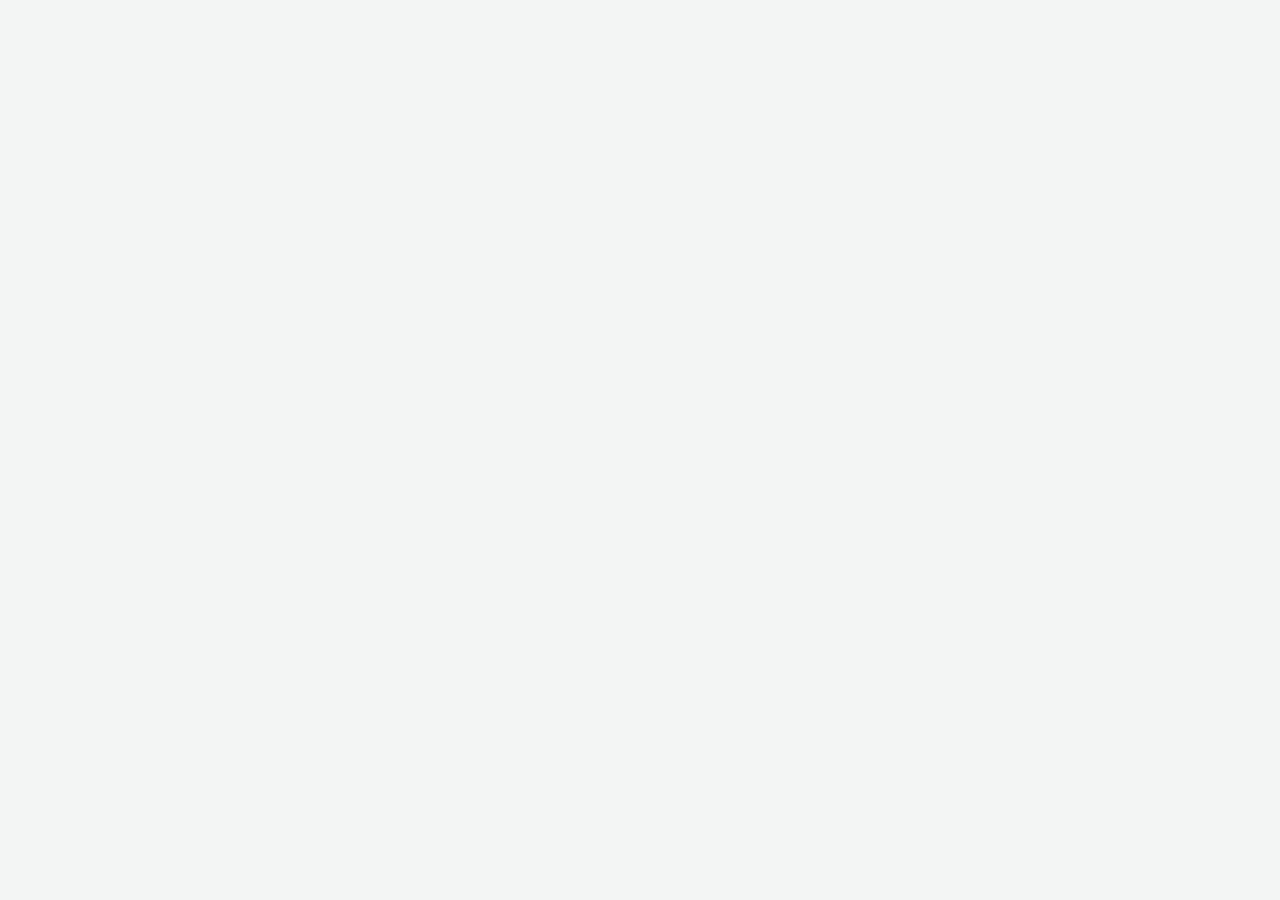
==== index.html @ cb9004b1 "Publish Les Trois Loups visitor site" ====
<!doctype html>
<html lang="nl">
<head>
  <meta charset="utf-8"/>
  <meta name="viewport" content="width=device-width, initial-scale=1"/>
  <title>Les Trois Loups · Vakantiehuis Hardelot, Opaalkust</title>
  <meta name="description" content="Charmante karaktervilla op 100 m van het strand van Hardelot. 6–8 personen, tuin, houtkachel, garage. Reserveer rechtstreeks bij de eigenaar."/>
  <link rel="preconnect" href="https://fonts.googleapis.com"/>
  <link rel="preconnect" href="https://fonts.gstatic.com" crossorigin/>
  <link href="https://fonts.googleapis.com/css2?family=Hanken+Grotesk:wght@400;500;600;700&display=swap" rel="stylesheet"/>
  <link rel="stylesheet" href="styles.css?v=i18n-20260805"/>
</head>
<body>
  <div id="root"></div>

  <script src="https://unpkg.com/react@18.3.1/umd/react.development.js" integrity="sha384-hD6/rw4ppMLGNu3tX5cjIb+uRZ7UkRJ6BPkLpg4hAu/6onKUg4lLsHAs9EBPT82L" crossorigin="anonymous"></script>
  <script src="https://unpkg.com/react-dom@18.3.1/umd/react-dom.development.js" integrity="sha384-u6aeetuaXnQ38mYT8rp6sbXaQe3NL9t+IBXmnYxwkUI2Hw4bsp2Wvmx4yRQF1uAm" crossorigin="anonymous"></script>
  <script src="https://unpkg.com/@babel/standalone@7.29.0/babel.min.js" integrity="sha384-m08KidiNqLdpJqLq95G/LEi8Qvjl/xUYll3QILypMoQ65QorJ9Lvtp2RXYGBFj1y" crossorigin="anonymous"></script>

  <script type="text/babel" data-presets="react" src="i18n.jsx?v=i18n-20260805"></script>
  <script type="text/babel" data-presets="react" src="reservation.jsx?v=i18n-20260805"></script>
  <script type="text/babel" data-presets="react" src="sections.jsx?v=i18n-20260805"></script>
  <script type="text/babel" data-presets="react" src="app.jsx?v=i18n-20260805"></script>
</body>
</html>
---- styles.css ----
/* ===========================
   Les Trois Loups – Opaalkust
   =========================== */

:root {
  --bg: #f3f5f4;
  --bg-2: #e7edeb;
  --bg-3: #cedbd8;
  --paper: #ffffff;
  --ink: #172326;
  --ink-2: #3d4c4f;
  --ink-3: #6f7d7f;
  --rule: #c9d2d0;
  --rule-soft: #dfe5e3;

  --sea: #2e7189;
  --sea-deep: #123b4a;
  --sage: #7f9164;
  --sage-deep: #4f6846;
  --clay: #c5a06b;
  --rust: #bd5b42;

  --shadow-sm: 0 8px 24px rgba(20, 33, 42, 0.06);
  --shadow-md: 0 18px 44px rgba(20, 33, 42, 0.10);
  --shadow-lg: 0 22px 58px rgba(20, 33, 42, 0.16);

  --serif: "Hanken Grotesk", system-ui, -apple-system, "Segoe UI", sans-serif;
  --sans: "Hanken Grotesk", system-ui, -apple-system, "Segoe UI", sans-serif;
  --mono: "Hanken Grotesk", system-ui, sans-serif;

  --radius-sm: 3px;
  --radius: 6px;
  --radius-lg: 8px;
  --radius-xl: 8px;

  --pad: clamp(20px, 4vw, 56px);
  --maxw: 1320px;
}

* { box-sizing: border-box; }
html, body { margin: 0; padding: 0; overflow-x: hidden; }
html { scroll-behavior: smooth; }

body {
  font-family: var(--sans);
  font-weight: 400;
  color: var(--ink);
  background: var(--bg);
  -webkit-font-smoothing: antialiased;
  text-rendering: optimizeLegibility;
  font-size: 16px;
  line-height: 1.55;
}

h1, h2, h3, h4 {
  font-family: var(--serif);
  font-weight: 600;
  letter-spacing: 0;
  color: var(--ink);
  margin: 0;
  line-height: 1.08;
}

h1 { font-size: clamp(48px, 5.2vw, 72px); font-weight: 600; letter-spacing: -0.025em; }
h2 { font-size: clamp(38px, 4vw, 54px); font-weight: 600; letter-spacing: -0.02em; }
h3 { font-size: 28px; font-weight: 600; }

@media (max-width: 900px) {
  h1 { font-size: 52px; }
  h2 { font-size: 38px; }
  h3 { font-size: 24px; }
  .lede { font-size: 20px; }
}

@media (max-width: 520px) {
  h1 { font-size: 42px; }
  h2 { font-size: 34px; }
  h3 { font-size: 22px; }
  .lede { font-size: 19px; }
}

p { margin: 0; text-wrap: pretty; }

a { color: inherit; text-decoration: none; }

.mobile-break { display: none; }

button { font-family: inherit; cursor: pointer; border: none; background: none; color: inherit; }

input, select, textarea {
  font-family: inherit;
  font-size: 14px;
  color: var(--ink);
}

/* ---- Layout helpers ---- */
.wrap {
  max-width: var(--maxw);
  margin: 0 auto;
  padding: 0 var(--pad);
  position: relative;
}

.eyebrow {
  font-family: var(--sans);
  font-size: 11px;
  font-weight: 600;
  letter-spacing: 0;
  text-transform: uppercase;
  color: var(--sage-deep);
}

.lede {
  font-family: var(--sans);
  font-style: normal;
  font-size: 18px;
  line-height: 1.55;
  color: var(--ink-2);
  font-weight: 400;
}

@media (max-width: 900px) {
  .lede { font-size: 20px; }
}

@media (max-width: 520px) {
  .lede { font-size: 19px; }
}

.rule {
  height: 1px;
  background: var(--rule);
  border: 0;
}

/* ---- Buttons ---- */
.btn {
  display: inline-flex;
  align-items: center;
  justify-content: center;
  gap: 10px;
  padding: 14px 22px;
  border-radius: var(--radius);
  font-family: var(--sans);
  font-size: 14px;
  font-weight: 600;
  letter-spacing: 0;
  transition: all 0.2s ease;
  border: 1px solid transparent;
  white-space: nowrap;
}
.btn-primary {
  background: var(--sea-deep);
  color: var(--paper);
}
.btn-primary:hover { background: var(--ink); transform: translateY(-1px); }

.btn-ghost {
  background: transparent;
  color: var(--sea-deep);
  border-color: var(--sea-deep);
}
.btn-ghost:hover { background: var(--sea-deep); color: var(--bg); }

.btn-sage {
  background: var(--sage-deep);
  color: var(--bg);
}
.btn-sage:hover { background: var(--ink); }

.btn-soft {
  background: var(--paper);
  color: var(--ink);
  border: 1px solid var(--rule);
}
.btn-soft:hover { background: var(--bg-2); }

/* ---- Nav ---- */
.nav {
  position: sticky;
  top: 0;
  z-index: 50;
  background: rgba(255, 255, 255, 0.94);
  backdrop-filter: saturate(120%) blur(10px);
  -webkit-backdrop-filter: saturate(120%) blur(10px);
  border-bottom: 1px solid rgba(20,33,42,0.08);
  transition: border 0.2s ease;
}
.nav.scrolled { border-bottom: 1px solid var(--rule); }
.nav-inner {
  max-width: var(--maxw);
  margin: 0 auto;
  padding: 14px var(--pad);
  display: flex;
  align-items: center;
  justify-content: space-between;
  gap: 24px;
}
.brand {
  display: flex;
  align-items: center;
  gap: 12px;
  font-family: var(--sans);
  font-size: 20px;
  font-weight: 700;
  letter-spacing: 0;
}
.brand-mark {
  width: 52px;
  height: 34px;
  object-fit: contain;
  flex: 0 0 52px;
}
.nav-links {
  display: flex;
  gap: 30px;
  font-size: 13px;
  font-weight: 500;
  color: var(--ink-2);
}
.nav-links a:hover { color: var(--ink); }
.nav-right { display: flex; gap: 12px; align-items: center; }
.language-switcher {
  display: inline-flex;
  flex: 0 0 auto;
  gap: 2px;
  padding: 2px;
  border: 1px solid var(--rule);
  border-radius: var(--radius-sm);
  background: var(--bg);
}
.language-switcher button {
  width: 31px;
  height: 29px;
  border-radius: 4px;
  color: var(--ink-3);
  font-size: 10px;
  font-weight: 700;
  letter-spacing: 0;
}
.language-switcher button:hover { color: var(--ink); }
.language-switcher button.active {
  color: var(--paper);
  background: var(--sea-deep);
}
@media (max-width: 1100px) {
  .nav-inner { gap: 16px; }
  .nav-links { gap: 18px; }
}
@media (max-width: 900px) {
  .nav-links { display: none; }
}

@media (max-width: 640px) {
  .wrap {
    width: 100%;
    max-width: 100%;
    padding: 0 20px;
  }
  .nav-inner {
    display: grid;
    grid-template-columns: minmax(0, 1fr) auto;
    padding: 12px 20px;
    gap: 12px;
  }
  .brand {
    font-size: 20px;
    gap: 10px;
    min-width: 0;
  }
  .brand span:last-child {
    overflow: hidden;
    text-overflow: ellipsis;
    white-space: nowrap;
  }
  .brand-mark {
    width: 46px;
    height: 31px;
    flex: 0 0 46px;
  }
  .nav-right {
    gap: 8px;
  }
  .nav-right > .btn-primary {
    display: none;
  }
}
@media (max-width: 420px) {
  .brand span:last-child { display: none; }
}

/* ---- Hero ---- */
.hero {
  position: relative;
  min-height: clamp(620px, calc(100svh - 96px), 760px);
  display: grid;
  color: var(--paper);
  background: #1b2b2f;
  overflow: hidden;
}
.hero::before {
  content: "";
  position: absolute;
  inset: 0;
  z-index: 1;
  background: linear-gradient(90deg, rgba(10, 24, 28, 0.84) 0%, rgba(10, 24, 28, 0.62) 48%, rgba(10, 24, 28, 0.12) 78%);
}
.hero .wrap { width: 100%; min-height: inherit; z-index: 2; }
.hero-grid {
  min-height: inherit;
  display: flex;
  align-items: flex-end;
}
.hero-copy {
  width: min(680px, 58%);
  padding: clamp(64px, 9vh, 104px) 0 clamp(54px, 8vh, 88px);
  display: flex;
  flex-direction: column;
  gap: 20px;
}
.hero-meta {
  font-size: 13px;
  letter-spacing: 0;
  color: rgba(255, 255, 255, 0.78);
  font-weight: 600;
}
.hero h1 { color: var(--paper); max-width: 660px; }
.hero .lede { color: rgba(255, 255, 255, 0.88); font-size: 20px; }
.hero-actions { display: flex; gap: 12px; flex-wrap: wrap; }
.hero-actions .btn-primary { background: var(--paper); color: var(--sea-deep); }
.hero-actions .btn-primary:hover { background: #edf2f0; color: var(--ink); }
.hero-actions .btn-ghost { color: var(--paper); border-color: rgba(255,255,255,0.65); }
.hero-actions .btn-ghost:hover { background: rgba(255,255,255,0.10); color: var(--paper); }
.hero-stats {
  display: flex;
  flex-wrap: wrap;
  gap: 12px 24px;
  padding-top: 18px;
  margin-top: 4px;
  border-top: 1px solid rgba(255,255,255,0.28);
  color: rgba(255,255,255,0.76);
  font-size: 13px;
}
.hero-stats strong { color: var(--paper); font-size: 15px; font-weight: 700; }

.hero-media {
  position: absolute;
  inset: 0;
  height: 100%;
  background: #1b2b2f;
}
.hero-media .actual-img { object-position: center 46%; }

@media (max-width: 960px) {
  .hero::before { background: linear-gradient(90deg, rgba(10,24,28,0.82), rgba(10,24,28,0.44)); }
  .hero-copy { width: min(680px, 76%); }
}

@media (max-width: 640px) {
  .hero {
    min-height: clamp(660px, calc(100svh - 84px), 760px);
  }
  .hero-copy {
    width: 100%;
    padding: 46px 0 40px;
    gap: 18px;
  }
  .hero h1 {
    max-width: calc(100vw - 40px);
    font-size: 42px;
    line-height: 1.02;
    overflow-wrap: anywhere;
  }
  .hero .lede {
    max-width: calc(100vw - 40px);
    font-size: 17px;
    overflow-wrap: anywhere;
  }
  .hero-meta { font-size: 12px; }
  .hero-actions {
    display: grid;
    grid-template-columns: 1fr;
    gap: 10px;
    max-width: calc(100vw - 40px);
  }
  .hero-actions .btn-ghost {
    display: none;
  }
  .hero-actions .btn {
    width: 100%;
    min-width: 0;
    white-space: normal;
  }
  .hero-stats { gap: 10px 16px; max-width: calc(100vw - 40px); }
  .hero-stats span { flex: 1 1 calc(50% - 16px); }
  .hero::before {
    background: linear-gradient(180deg, rgba(10,24,28,0.34) 0%, rgba(10,24,28,0.78) 46%, rgba(10,24,28,0.92) 100%);
  }
  .hero-media .actual-img { object-position: 62% center; }
}

/* ---- Image placeholders ---- */
.img-ph {
  position: relative;
  width: 100%;
  height: 100%;
  overflow: hidden;
  background: var(--bg-2);
}
.img-ph::before {
  display: none;
}
.hero-media > .img-ph {
  background: var(--bg-2);
}
.hero-media > .img-ph::before {
  display: none;
}
.hero-media > .img-ph .lbl,
.hero-media > .img-ph .icon {
  display: none;
}
.img-ph .lbl {
  position: absolute;
  top: 14px;
  left: 14px;
  font-family: var(--mono);
  font-size: 10px;
  letter-spacing: 0;
  text-transform: uppercase;
  color: rgba(255,255,255,0.86);
  background: rgba(20, 33, 42, 0.58);
  padding: 5px 9px;
  border-radius: var(--radius-sm);
  z-index: 2;
}
.img-ph .icon {
  position: absolute;
  inset: 0;
  display: flex;
  align-items: center;
  justify-content: center;
  font-family: var(--serif);
  font-style: normal;
  color: rgba(255,255,255,0.4);
  font-size: clamp(40px, 6vw, 80px);
  pointer-events: none;
}
.img-ph .actual-img {
  position: absolute;
  inset: 0;
  width: 100%;
  height: 100%;
  object-fit: cover;
  z-index: 0;
}

/* ---- Compact proof bar ---- */
.trust-wrap { background: var(--paper); }
.trust-bar {
  min-height: 62px;
  display: flex;
  align-items: center;
  justify-content: center;
  gap: 20px 42px;
  border-bottom: 1px solid var(--rule-soft);
}
.trust-bar span {
  display: flex;
  align-items: center;
  gap: 9px;
  color: var(--ink-2);
  font-size: 13px;
  font-weight: 600;
  text-align: center;
}
.trust-bar svg { color: var(--rust); flex: 0 0 auto; }
@media (max-width: 760px) {
  .trust-bar { min-height: 0; padding: 16px 0; gap: 10px 20px; flex-wrap: wrap; justify-content: flex-start; }
  .trust-bar span { flex: 1 1 100%; text-align: left; }
}

/* Palette variants for placeholders */
.ph-sea  { --ph-top:#6fa4b6; --ph-bot:#1f5367; }
.ph-dune { --ph-top:#d6c48d; --ph-bot:#8e7a4e; }
.ph-bos  { --ph-top:#839766; --ph-bot:#3e533c; }
.ph-wood { --ph-top:#b98357; --ph-bot:#4b3424; }
.ph-mist { --ph-top:#cbd7d9; --ph-bot:#75888e; }
.ph-stone{ --ph-top:#b1b4aa; --ph-bot:#586061; }
.ph-sun  { --ph-top:#f0ae70; --ph-bot:#d45f3e; }
.ph-night{ --ph-top:#203946; --ph-bot:#101a20; }

/* ---- Section base ---- */
section.block { padding: clamp(50px, 7vw, 110px) 0; position: relative; }
.section-head {
  display: grid;
  grid-template-columns: 1fr 1.4fr;
  gap: clamp(24px, 4vw, 60px);
  align-items: start;
  margin-bottom: clamp(28px, 4vw, 56px);
}
.section-head .meta { display: flex; flex-direction: column; gap: 0; }
.section-head .meta .num {
  font-family: var(--mono);
  font-size: 11px;
  letter-spacing: 0;
  color: var(--sea-deep);
  font-weight: 600;
}
@media (max-width: 800px) {
  .section-head { grid-template-columns: 1fr; }
}

/* ---- About / property ---- */
.about-grid {
  display: grid;
  grid-template-columns: 1.1fr 0.9fr;
  gap: clamp(24px, 4vw, 60px);
}
.about-text { display: flex; flex-direction: column; gap: 22px; }
.about-lead { font-family: var(--serif); font-size: 26px; line-height: 1.35; font-weight: 400; }
@media (max-width: 520px) {
  .about-lead { font-size: 22px; }
}
.floor-card {
  background: var(--paper);
  border: 1px solid var(--rule);
  border-radius: var(--radius-lg);
  padding: 28px;
  box-shadow: none;
}
.floor-card h4 {
  font-family: var(--sans);
  font-size: 11px;
  font-weight: 800;
  letter-spacing: 0;
  text-transform: uppercase;
  color: var(--sea-deep);
  margin-bottom: 16px;
}
.floor-list { list-style: none; padding: 0; margin: 0; display: flex; flex-direction: column; gap: 12px; }
.floor-list li {
  display: grid;
  grid-template-columns: 28px 1fr auto;
  align-items: center;
  gap: 12px;
  font-size: 14.5px;
  color: var(--ink-2);
  padding-bottom: 12px;
  border-bottom: 1px dashed var(--rule-soft);
}
.floor-list li:last-child { border-bottom: 0; padding-bottom: 0; }
.floor-list .iconbox {
  width: 28px; height: 28px;
  border-radius: var(--radius-sm);
  background: var(--bg-2);
  display: flex; align-items: center; justify-content: center;
  color: var(--sea-deep);
}
.floor-list .meta { font-family: var(--mono); font-size: 10px; color: var(--ink-3); text-transform: uppercase; letter-spacing: 0; }
@media (max-width: 900px) { .about-grid { grid-template-columns: 1fr; } }

/* ---- Gallery ---- */
.gallery-tabs { display: flex; flex-wrap: wrap; gap: 8px; margin-bottom: 28px; }
.gallery-tab {
  padding: 9px 16px;
  border-radius: var(--radius);
  font-size: 13px;
  font-weight: 600;
  color: var(--ink-2);
  border: 1px solid var(--rule);
  background: var(--paper);
  display: inline-flex;
  align-items: center;
  gap: 8px;
  transition: all 0.18s ease;
}
.gallery-tab .count { font-family: var(--mono); font-size: 10px; color: var(--ink-3); }
.gallery-tab:hover { border-color: var(--ink); }
.gallery-tab.active {
  background: var(--sea-deep);
  color: var(--bg);
  border-color: var(--sea-deep);
}
.gallery-tab.active .count { color: var(--bg-2); }

.gallery-grid {
  display: grid;
  grid-template-columns: repeat(12, 1fr);
  grid-auto-rows: 140px;
  grid-auto-flow: dense;
  gap: 14px;
}
.gallery-item {
  width: 100%;
  padding: 0;
  border-radius: var(--radius);
  overflow: hidden;
  position: relative;
  cursor: pointer;
  transition: opacity 0.2s ease;
  border: 1px solid rgba(20,33,42,0.12);
}
.gallery-item:hover { opacity: 0.9; }
.gallery-item .cap {
  position: absolute;
  left: 14px;
  bottom: 14px;
  right: 14px;
  font-family: var(--serif);
  font-style: normal;
  font-size: 15px;
  color: rgba(255,255,255,0.92);
  text-shadow: 0 1px 6px rgba(0,0,0,0.4);
  z-index: 2;
}

/* Layout patterns for gallery */
.g-tall { grid-column: span 4; grid-row: span 3; }
.g-wide { grid-column: span 8; grid-row: span 2; }
.g-sq   { grid-column: span 4; grid-row: span 2; }
.g-med  { grid-column: span 6; grid-row: span 2; }
.g-sm   { grid-column: span 3; grid-row: span 2; }
.g-full { grid-column: span 12; grid-row: span 2; }

@media (max-width: 900px) {
  .gallery-grid { grid-template-columns: repeat(6, 1fr); grid-auto-rows: 120px; }
  .g-tall, .g-wide, .g-sq, .g-med, .g-sm, .g-full { grid-column: span 6; grid-row: span 2; }
}

/* ---- Amenities ---- */
.amenity-grid {
  display: grid;
  grid-template-columns: repeat(4, 1fr);
  gap: 1px;
  background: var(--rule);
  border-radius: 0;
  overflow: hidden;
  border: 0;
}
.amenity {
  background: var(--paper);
  padding: 22px 20px;
  display: flex;
  align-items: center;
  gap: 14px;
  font-size: 14px;
  color: var(--ink-2);
  transition: background 0.2s;
}
.amenity:hover { background: #eef5f4; }
.amenity.muted { color: var(--ink-3); }
.amenity .ico {
  flex: 0 0 36px;
  width: 36px; height: 36px;
  border-radius: var(--radius-sm);
  background: var(--bg-2);
  border: 1px solid var(--rule);
  display: flex; align-items: center; justify-content: center;
  color: var(--sea-deep);
}
.amenity .label { font-weight: 600; }
.amenity .sub { font-size: 11px; color: var(--ink-3); margin-top: 2px; letter-spacing: 0; }

@media (max-width: 900px) { .amenity-grid { grid-template-columns: repeat(2, 1fr); } }
@media (max-width: 480px) { .amenity-grid { grid-template-columns: 1fr; } }

/* ---- Location ---- */
.location-block {
  background: transparent;
  border: 0;
  border-radius: 0;
  padding: 0;
}
.location-intro {
  display: grid;
  grid-template-columns: 0.9fr 1.1fr;
  gap: clamp(18px, 3vw, 40px);
  align-items: end;
  margin-bottom: 28px;
  padding-bottom: 24px;
  border-bottom: 1px solid var(--rule);
}
.location-intro h3 {
  margin-top: 10px;
}
.location-intro p {
  color: var(--ink-2);
  line-height: 1.65;
  max-width: 620px;
}
.local-grid {
  display: grid;
  grid-template-columns: repeat(3, minmax(0, 1fr));
  gap: 16px;
}
.local-card {
  background: var(--paper);
  border: 1px solid var(--rule);
  border-radius: var(--radius-lg);
  padding: 20px;
  box-shadow: none;
}
.local-card-head {
  min-height: 54px;
  display: flex;
  align-items: flex-start;
  margin-bottom: 8px;
}
.local-list {
  display: flex;
  flex-direction: column;
}
.loc-grid {
  display: grid;
  grid-template-columns: 1fr 1fr;
  gap: clamp(28px, 4vw, 56px);
}
.map-card {
  position: relative;
  aspect-ratio: 1 / 1;
  background: #e6edf0;
  border-radius: var(--radius-lg);
  overflow: hidden;
  border: 1px solid var(--ink);
  box-shadow: var(--shadow-sm);
}
.leaflet-map {
  width: 100%;
  height: 100%;
  filter: saturate(0.94) hue-rotate(5deg) brightness(1.02) contrast(1.03);
}
.leaflet-container {
  background: #e6edf0 !important;
  font-family: var(--sans) !important;
}
/* Attribution: keep visible but subtle */
.leaflet-control-attribution {
  background: rgba(255, 253, 247, 0.82) !important;
  font-size: 9px !important;
  color: var(--ink-3) !important;
  padding: 2px 6px !important;
}
.leaflet-control-attribution a { color: var(--ink-2) !important; }
.leaflet-control-zoom {
  border: none !important;
  box-shadow: var(--shadow-sm) !important;
  margin: 14px !important;
}
.leaflet-control-zoom a {
  background: var(--paper) !important;
  color: var(--ink) !important;
  border: 1px solid var(--rule-soft) !important;
  width: 30px !important;
  height: 30px !important;
  line-height: 30px !important;
  font-family: var(--serif) !important;
  font-weight: 400 !important;
  font-size: 18px !important;
}
.leaflet-control-zoom a:hover { background: var(--ink) !important; color: var(--bg) !important; }
.leaflet-control-zoom a:first-child { border-radius: 4px 4px 0 0 !important; }
.leaflet-control-zoom a:last-child { border-radius: 0 0 4px 4px !important; }
.privacy-pin {
  width: 22px;
  height: 22px;
  background: var(--rust);
  border: 3px solid var(--bg);
  border-radius: 50%;
  box-shadow: 0 6px 16px rgba(0,0,0,0.3);
  animation: pinPulse 2.4s ease-out infinite;
  margin-left: -11px;
  margin-top: -11px;
}
@keyframes pinPulse {
  0%, 100% { box-shadow: 0 6px 16px rgba(0,0,0,0.3), 0 0 0 0 rgba(212,95,62,0.34); }
  50% { box-shadow: 0 6px 16px rgba(0,0,0,0.3), 0 0 0 14px rgba(212,95,62,0); }
}
.map-compass {
  position: absolute;
  top: 14px;
  right: 14px;
  z-index: 400;
  width: 38px;
  height: 38px;
  border-radius: var(--radius-sm);
  background: rgba(255, 253, 247, 0.92);
  border: 1px solid var(--rule-soft);
  display: flex;
  align-items: center;
  justify-content: center;
  box-shadow: var(--shadow-sm);
  pointer-events: none;
}
.map-disclaimer {
  position: absolute;
  bottom: 14px;
  left: 14px;
  right: 14px;
  background: rgba(255, 253, 247, 0.92);
  backdrop-filter: blur(6px);
  border-radius: var(--radius);
  padding: 10px 14px;
  font-size: 12px;
  color: var(--ink-2);
}

.poi-list { display: flex; flex-direction: column; gap: 0; }
.poi-group {
  display: flex;
  align-items: baseline;
  gap: 10px;
  padding: 18px 0 8px;
  border-bottom: 1px solid transparent;
}
.poi-group:first-child { padding-top: 0; }
.poi-group-label {
  font-family: var(--sans);
  font-size: 10px;
  font-weight: 800;
  letter-spacing: 0;
  text-transform: uppercase;
  color: var(--sea-deep);
}
.poi-group-sub {
  font-family: var(--serif);
  font-style: normal;
  font-size: 13px;
  color: var(--ink-3);
}
.poi {
  display: grid;
  grid-template-columns: 36px 1fr auto;
  gap: 14px;
  align-items: center;
  padding: 14px 0;
  border-bottom: 1px solid var(--rule-soft);
}
.poi:last-child { border-bottom: 0; }
.poi .ico {
  width: 36px; height: 36px; border-radius: var(--radius-sm);
  display: flex; align-items: center; justify-content: center;
  background: var(--paper);
  color: var(--sea-deep);
  border: 1px solid var(--rule);
}
.poi .name { font-weight: 600; }
.poi .desc { font-size: 12px; color: var(--ink-3); }
.poi .dist {
  font-family: var(--mono);
  font-size: 12px;
  color: var(--ink-2);
  letter-spacing: 0;
  font-weight: 500;
}
@media (max-width: 1000px) {
  .local-grid { grid-template-columns: 1fr; }
  .local-card-head { min-height: 0; }
}
@media (max-width: 900px) {
  .loc-grid { grid-template-columns: 1fr; }
  .location-intro { grid-template-columns: 1fr; align-items: start; }
}
@media (max-width: 560px) {
  .local-card { padding: 16px; }
  .poi { grid-template-columns: 32px 1fr; gap: 12px; align-items: start; }
  .poi .ico { width: 32px; height: 32px; }
  .poi .dist { grid-column: 2; font-size: 11px; }
}

/* ---- Families band ---- */
.families {
  background: #173b43;
  color: var(--bg);
  border-radius: 0;
  padding: clamp(40px, 6vw, 80px);
  position: relative;
  overflow: hidden;
}
.families h2 { color: var(--bg); }
.families .lede { color: rgba(255,253,247,0.78); }
.families-head {
  display: grid;
  grid-template-columns: 1.2fr 1fr;
  gap: clamp(24px, 4vw, 60px);
  align-items: end;
}
.families-grid {
  display: grid;
  grid-template-columns: repeat(3, 1fr);
  gap: 18px;
  margin-top: 36px;
}
.family-card {
  background: transparent;
  border: 1px solid rgba(255, 253, 247, 0.16);
  border-radius: var(--radius);
  padding: 22px;
}
.family-card .ico {
  width: 40px; height: 40px;
  border-radius: var(--radius-sm);
  background: rgba(255, 253, 247, 0.12);
  display: flex; align-items: center; justify-content: center;
  color: var(--bg-2);
  margin-bottom: 14px;
}
.family-card h4 {
  font-family: var(--serif);
  font-size: 20px;
  font-weight: 600;
  color: var(--bg);
  margin-bottom: 6px;
}
.family-card p { font-size: 13.5px; color: rgba(255,253,247,0.7); line-height: 1.5; }
@media (max-width: 900px) {
  .families-head, .families-grid { grid-template-columns: 1fr; }
}

/* ---- Reviews ---- */
.reviews-grid {
  display: grid;
  grid-template-columns: repeat(3, 1fr);
  gap: 18px;
}
.review {
  background: var(--paper);
  border: 1px solid var(--rule);
  border-radius: var(--radius-lg);
  padding: 26px;
  display: flex;
  flex-direction: column;
  gap: 14px;
}
.review .stars { color: var(--rust); font-size: 14px; letter-spacing: 0; }
.review .quote {
  font-family: var(--serif);
  font-size: 20px;
  font-weight: 500;
  line-height: 1.35;
  color: var(--ink);
}
.review .author { font-size: 13px; color: var(--ink-3); }
.review .author strong { color: var(--ink-2); font-weight: 600; }
@media (max-width: 900px) { .reviews-grid { grid-template-columns: 1fr; } }
.review-note {
  font-size: 12px;
  color: var(--ink-3);
  margin-top: 16px;
  text-align: center;
  font-style: normal;
}

/* ---- Tarieven ---- */
.rates-grid {
  display: grid;
  grid-template-columns: 1fr 1fr;
  gap: 24px;
}
.rate-card {
  background: var(--paper);
  border: 1px solid var(--rule);
  border-radius: var(--radius-lg);
  padding: 32px;
  position: relative;
}
.rate-card.featured {
  background: var(--sea-deep);
  color: var(--bg);
  border-color: var(--sea-deep);
}
.rate-card.featured h3, .rate-card.featured .price { color: var(--bg); }
.rate-card .season {
  font-family: var(--sans);
  font-size: 11px;
  font-weight: 800;
  letter-spacing: 0;
  text-transform: uppercase;
  color: var(--sea-deep);
}
.rate-card.featured .season { color: var(--clay); }
.rate-card .price { font-family: var(--serif); font-size: 54px; font-weight: 400; line-height: 1; margin-top: 16px; }
.rate-card .per { font-size: 13px; color: var(--ink-3); margin-top: 6px; }
.rate-card.featured .per { color: rgba(255,253,247,0.62); }
.rate-card ul { list-style: none; padding: 0; margin-top: 22px; display: flex; flex-direction: column; gap: 10px; font-size: 14px; }
.rate-card ul li { display: flex; align-items: center; gap: 10px; color: var(--ink-2); }
.rate-card.featured ul li { color: rgba(255,253,247,0.84); }
.rate-card ul li::before {
  content: "";
  width: 4px; height: 4px; background: currentColor; border-radius: 50%;
  opacity: 0.5;
}
.rate-meta {
  margin-top: 28px;
  padding: 22px;
  background: var(--bg-2);
  border-radius: var(--radius);
  display: grid;
  grid-template-columns: repeat(3, 1fr);
  gap: 22px;
  font-size: 13px;
  color: var(--ink-2);
}
.rate-meta strong { color: var(--ink); display: block; font-size: 12px; letter-spacing: 0; text-transform: uppercase; margin-bottom: 4px; font-weight: 800; }
@media (max-width: 800px) {
  .rates-grid { grid-template-columns: 1fr; }
  .rate-meta { grid-template-columns: 1fr; }
}

/* ---- FAQ ---- */
.faq-list { display: flex; flex-direction: column; gap: 0; }
.faq-item {
  border-bottom: 1px solid var(--rule-soft);
  padding: 22px 0;
}
.faq-item:first-child { border-top: 1px solid var(--rule-soft); }
.faq-q {
  width: 100%;
  text-align: left;
  display: flex;
  align-items: center;
  justify-content: space-between;
  gap: 16px;
  font-family: var(--serif);
  font-size: 22px;
  font-weight: 500;
  color: var(--ink);
  cursor: pointer;
}
.faq-q .plus {
  width: 30px; height: 30px;
  border-radius: var(--radius-sm);
  border: 1px solid var(--rule);
  display: flex; align-items: center; justify-content: center;
  flex-shrink: 0;
  transition: all 0.2s ease;
  font-size: 18px;
  color: var(--ink-2);
}
.faq-item.open .faq-q .plus { background: var(--sea-deep); color: var(--bg); transform: rotate(45deg); }
.faq-a {
  max-height: 0;
  overflow: hidden;
  transition: max-height 0.3s ease, padding 0.2s ease;
  color: var(--ink-2);
  font-size: 15px;
  line-height: 1.65;
}
.faq-item.open .faq-a { max-height: 400px; padding-top: 14px; }

/* ---- Reservation Widget ---- */
.book-section {
  background: transparent;
  border: 0;
  border-radius: 0;
  padding: 0;
}
.book-grid {
  display: grid;
  grid-template-columns: 1fr 1.05fr;
  gap: clamp(24px, 4vw, 56px);
  align-items: start;
}
.book-side { display: flex; flex-direction: column; gap: 18px; }
.qualifier strong {
  display: block;
  color: var(--ink);
  font-size: 13px;
  font-weight: 700;
}
.owner-note {
  display: grid;
  grid-template-columns: 46px 1fr;
  gap: 12px;
  align-items: center;
  padding: 18px 0 0;
  border-top: 1px solid var(--rule);
  background: transparent;
}
.owner-avatar {
  width: 46px;
  height: 36px;
  display: grid;
  place-items: center;
  background: transparent;
}
.owner-avatar img { width: 46px; height: 36px; object-fit: contain; }
.owner-note small { display: block; color: var(--ink-3); font-size: 11px; }
.owner-note p { grid-column: 1 / -1; color: var(--ink-2); font-family: var(--serif); font-size: 15px; line-height: 1.55; }
.book-card {
  background: var(--paper);
  border: 1px solid var(--rule);
  border-radius: var(--radius-lg);
  box-shadow: var(--shadow-md);
  overflow: hidden;
}
.book-card .head {
  padding: 24px 26px;
  background: var(--sea-deep);
  color: var(--bg);
  display: flex;
  align-items: center;
  justify-content: space-between;
}
.book-card .head h3 {
  font-family: var(--serif);
  color: var(--bg);
  font-size: 22px;
  font-weight: 500;
}
.book-card .head .from {
  font-size: 11px;
  letter-spacing: 0;
  text-transform: uppercase;
  color: rgba(255,253,247,0.62);
}
.book-card .head .from strong { color: var(--bg); display: block; font-family: var(--serif); font-size: 18px; letter-spacing: 0; margin-top: 2px; font-weight: 500; }
.book-body { padding: 24px 26px 26px; display: flex; flex-direction: column; gap: 18px; }

.field-row { display: grid; grid-template-columns: 1fr 1fr; gap: 10px; }
.field {
  display: flex;
  flex-direction: column;
  gap: 6px;
}
.field label {
  font-size: 10px;
  letter-spacing: 0;
  text-transform: uppercase;
  font-weight: 800;
  color: var(--ink-3);
}
.field input, .field select, .field textarea {
  padding: 11px 14px;
  border: 1px solid var(--rule);
  border-radius: var(--radius);
  background: var(--bg);
  font-size: 14px;
  color: var(--ink);
  font-family: inherit;
  width: 100%;
}
.field input:focus, .field select:focus, .field textarea:focus {
  outline: none;
  border-color: var(--sea-deep);
  background: var(--paper);
  box-shadow: 0 0 0 3px rgba(46,113,137,0.12);
}
.field textarea { resize: vertical; min-height: 70px; }

.toggle-row {
  display: flex;
  align-items: center;
  justify-content: space-between;
  padding: 12px 14px;
  background: var(--bg);
  border: 1px solid var(--rule);
  border-radius: var(--radius);
}
.toggle-row .label { font-size: 13px; color: var(--ink-2); font-weight: 500; }
.toggle-row .label small { display: block; color: var(--ink-3); font-size: 11px; font-weight: 400; margin-top: 1px; }
.toggle { width: 36px; height: 20px; border-radius: 999px; background: var(--rule); position: relative; transition: background 0.2s; cursor: pointer; flex-shrink: 0; }
.toggle::after {
  content: "";
  position: absolute;
  top: 2px; left: 2px;
  width: 16px; height: 16px;
  background: var(--paper);
  border-radius: 50%;
  transition: transform 0.2s;
}
.toggle.on { background: var(--sea-deep); }
.toggle.on::after { transform: translateX(16px); }

.price-summary {
  background: var(--bg);
  border-radius: var(--radius);
  padding: 16px 18px;
  display: flex;
  flex-direction: column;
  gap: 8px;
  border: 1px solid var(--rule-soft);
}
.price-row { display: flex; justify-content: space-between; font-size: 13px; color: var(--ink-2); }
.price-row.total { border-top: 1px solid var(--rule-soft); padding-top: 10px; margin-top: 4px; font-family: var(--serif); font-size: 22px; color: var(--ink); font-weight: 500; }
.price-row.total .right { font-weight: 500; }
.price-row .right { font-variant-numeric: tabular-nums; }

.inquiry-ready {
  padding: 18px;
  border: 1px solid var(--sea-deep);
  background: var(--bg-2);
}
.inquiry-ready > strong { display: block; margin-bottom: 5px; }
.inquiry-ready p { color: var(--ink-2); font-size: 13px; line-height: 1.55; }
.inquiry-actions { display: flex; gap: 10px; margin-top: 14px; flex-wrap: wrap; }
.inquiry-actions .btn { flex: 1 1 180px; }

/* Price checker */
.price-check {
  background: var(--paper);
  border: 1px solid var(--rule);
  border-radius: var(--radius);
  padding: 16px 18px;
}
.price-check .pc-head {
  display: flex;
  align-items: center;
  justify-content: space-between;
  margin-bottom: 12px;
  gap: 8px;
}
.price-check .pc-title {
  font-size: 11px;
  letter-spacing: 0;
  text-transform: uppercase;
  font-weight: 800;
  color: var(--sea-deep);
  display: inline-flex;
  align-items: center;
  gap: 6px;
}
.pc-badge {
  font-size: 10px;
  font-weight: 600;
  letter-spacing: 0;
  padding: 3px 8px;
  border-radius: var(--radius-sm);
  text-transform: uppercase;
}
.pc-badge.good  { background: rgba(138,148,118,0.18); color: var(--sage-deep); }
.pc-badge.fair  { background: rgba(94,117,133,0.16); color: var(--sea-deep); }
.pc-badge.high  { background: rgba(167,106,74,0.18); color: var(--rust); }

.pc-bar {
  position: relative;
  height: 38px;
  background: linear-gradient(90deg,
    rgba(138,148,118,0.22) 0%,
    rgba(138,148,118,0.22) 33%,
    rgba(94,117,133,0.22) 33%,
    rgba(94,117,133,0.22) 66%,
    rgba(167,106,74,0.22) 66%,
    rgba(167,106,74,0.22) 100%);
  border-radius: var(--radius-sm);
  overflow: visible;
}
.pc-bar .market-band {
  position: absolute;
  top: 4px; bottom: 4px;
  background: rgba(20,33,42,0.05);
  border-left: 1px dashed var(--ink-3);
  border-right: 1px dashed var(--ink-3);
}
.pc-bar .yours {
  position: absolute;
  top: -6px;
  width: 4px;
  height: 50px;
  background: var(--sea-deep);
  border-radius: 4px;
  transition: left 0.35s ease;
}
.pc-bar .yours::after {
  content: attr(data-label);
  position: absolute;
  top: -22px;
  left: 50%;
  transform: translateX(-50%);
  background: var(--sea-deep);
  color: var(--bg);
  font-family: var(--mono);
  font-size: 10px;
  padding: 3px 7px;
  border-radius: var(--radius-sm);
  white-space: nowrap;
}
.pc-legend {
  display: flex;
  justify-content: space-between;
  margin-top: 10px;
  font-family: var(--mono);
  font-size: 10px;
  color: var(--ink-3);
  letter-spacing: 0;
}
.pc-explainer {
  font-size: 12.5px;
  color: var(--ink-2);
  line-height: 1.5;
  margin-top: 12px;
}
.pc-factors {
  display: grid;
  grid-template-columns: repeat(2, 1fr);
  gap: 6px 12px;
  margin-top: 12px;
  font-size: 11px;
  color: var(--ink-3);
}
.pc-factors div {
  display: flex;
  justify-content: space-between;
  gap: 8px;
  padding: 4px 0;
  border-bottom: 1px dashed var(--rule-soft);
}
.pc-factors div span:last-child { font-family: var(--mono); color: var(--ink-2); }

.book-side {
  display: flex;
  flex-direction: column;
  gap: 22px;
}
.book-side .qualifier {
  display: flex;
  align-items: center;
  gap: 12px;
  padding: 0;
  background: transparent;
  border: 0;
  border-radius: 0;
  font-size: 13.5px;
  color: var(--ink-2);
}
.book-side .qualifier .ic {
  width: 30px; height: 30px;
  flex-shrink: 0;
  border-radius: var(--radius-sm);
  background: var(--bg-2);
  display: flex; align-items: center; justify-content: center;
  color: var(--sea-deep);
}

/* Mini calendar */
.cal {
  background: var(--paper);
  border: 1px solid var(--rule);
  border-radius: var(--radius);
  padding: 18px;
}
.cal-head {
  display: flex;
  align-items: center;
  justify-content: space-between;
  margin-bottom: 14px;
}
.cal-head .month {
  font-family: var(--serif);
  font-size: 18px;
  font-weight: 500;
}
.cal-head button {
  width: 28px; height: 28px;
  border-radius: var(--radius-sm);
  border: 1px solid var(--rule);
  background: #fbfaf5;
  color: var(--ink-2);
}
.cal-head button:hover { background: var(--sea-deep); color: var(--bg); }
.cal-grid {
  display: grid;
  grid-template-columns: repeat(7, 1fr);
  gap: 4px;
  font-family: var(--mono);
}
.cal-dow {
  font-size: 9px;
  text-transform: uppercase;
  color: var(--ink-3);
  text-align: center;
  padding: 4px 0;
  letter-spacing: 0;
}
.cal-day {
  aspect-ratio: 1;
  display: flex;
  align-items: center;
  justify-content: center;
  font-size: 12px;
  border-radius: var(--radius-sm);
  color: var(--ink-2);
  cursor: pointer;
  position: relative;
  transition: all 0.12s ease;
}
.cal-day:hover:not(.disabled):not(.empty) { background: var(--bg-2); }
.cal-day.empty { cursor: default; }
.cal-day.disabled { color: var(--ink-3); opacity: 0.35; cursor: not-allowed; text-decoration: line-through; }
.cal-day.booked { background: rgba(212,95,62,0.16); color: var(--rust); cursor: not-allowed; text-decoration: line-through; }
.cal-day.selected { background: var(--sea-deep); color: var(--bg); font-weight: 600; }
.cal-day.in-range { background: var(--bg-3); color: var(--ink); }
.cal-day.today::after {
  content: "";
  position: absolute;
  bottom: 3px; left: 50%;
  transform: translateX(-50%);
  width: 3px; height: 3px;
  border-radius: 50%;
  background: var(--rust);
}
.cal-legend {
  display: flex;
  gap: 14px;
  margin-top: 14px;
  flex-wrap: wrap;
  font-size: 11px;
  color: var(--ink-3);
}
.cal-legend span { display: inline-flex; align-items: center; gap: 5px; }
.cal-legend i {
  width: 10px; height: 10px;
  border-radius: 3px;
  display: inline-block;
}

@media (max-width: 900px) {
  .book-grid { grid-template-columns: 1fr; }
}

/* ---- Contact / footer ---- */
.contact-band {
  background: var(--sea-deep);
  color: var(--bg);
  border-radius: 0;
  padding: clamp(40px, 6vw, 80px);
  display: grid;
  grid-template-columns: 1.2fr 1fr;
  gap: clamp(24px, 4vw, 60px);
  align-items: center;
}
.contact-band h2 { color: var(--bg); }
.contact-band .lede { color: rgba(255,253,247,0.72); }
.contact-channels { display: flex; flex-direction: column; gap: 12px; }
.contact-channel {
  display: flex;
  align-items: center;
  gap: 14px;
  padding: 18px 20px;
  background: rgba(255, 253, 247, 0.06);
  border: 1px solid rgba(255, 253, 247, 0.15);
  border-radius: var(--radius);
  transition: all 0.2s;
}
.contact-channel:hover { background: rgba(255, 253, 247, 0.11); transform: translateY(-1px); }
.contact-channel .ic {
  width: 42px; height: 42px;
  border-radius: var(--radius-sm);
  background: rgba(255, 253, 247, 0.11);
  display: flex; align-items: center; justify-content: center;
  color: var(--bg-2);
}
.contact-channel .lbl { font-size: 11px; text-transform: uppercase; letter-spacing: 0; color: rgba(255,253,247,0.58); font-weight: 700; }
.contact-channel .val { font-family: var(--serif); font-size: 19px; font-weight: 500; color: var(--bg); }
.contact-note { color: rgba(255,253,247,0.68); font-size: 13px; line-height: 1.6; padding: 4px 2px; }

@media (max-width: 900px) { .contact-band { grid-template-columns: 1fr; } }

.footer {
  padding: 50px 0 30px;
  font-size: 12px;
  color: var(--ink-3);
  display: flex;
  justify-content: space-between;
  align-items: center;
  flex-wrap: wrap;
  gap: 16px;
}
.footer-links { display: flex; gap: 22px; }

/* ---- Sticky mobile booking bar ---- */
.mobile-book-bar {
  display: none;
  position: fixed;
  bottom: 12px; left: 12px; right: 12px;
  z-index: 40;
  background: var(--sea-deep);
  color: var(--bg);
  border-radius: var(--radius-lg);
  padding: 10px 14px;
  align-items: center;
  justify-content: space-between;
  box-shadow: var(--shadow-lg);
}
.mobile-book-bar .price-lead { font-family: var(--serif); font-size: 17px; }
.mobile-book-bar .price-lead small { font-size: 11px; opacity: 0.6; }
.mobile-book-bar button {
  background: var(--bg); color: var(--ink);
  padding: 9px 16px; border-radius: var(--radius);
  font-size: 13px; font-weight: 600;
}
@media (max-width: 900px) {
  .mobile-book-bar { display: flex; }
  body { padding-bottom: 60px; }
}

/* ---- Toast ---- */
.toast {
  position: fixed;
  bottom: 20px;
  left: 50%;
  transform: translateX(-50%);
  background: var(--sea-deep);
  color: var(--bg);
  padding: 14px 20px;
  border-radius: var(--radius);
  font-size: 14px;
  box-shadow: var(--shadow-lg);
  z-index: 100;
  display: flex;
  align-items: center;
  gap: 12px;
  animation: toastIn 0.3s ease;
}
@keyframes toastIn {
  from { transform: translate(-50%, 20px); opacity: 0; }
  to { transform: translate(-50%, 0); opacity: 1; }
}

/* ---- Lightbox ---- */
.lightbox {
  position: fixed; inset: 0;
  background: rgba(10, 25, 32, 0.94);
  z-index: 200;
  display: flex; align-items: center; justify-content: center;
  padding: 40px;
}
.lightbox .inner {
  width: min(1100px, 100%);
  aspect-ratio: 3 / 2;
  border-radius: var(--radius-lg);
  overflow: hidden;
  position: relative;
}
.lightbox .close {
  position: absolute;
  top: 24px; right: 24px;
  width: 40px; height: 40px;
  background: rgba(255, 253, 247, 0.1);
  border: 1px solid rgba(255, 253, 247, 0.2);
  border-radius: var(--radius-sm);
  color: var(--bg);
  display: flex; align-items: center; justify-content: center;
  cursor: pointer;
  z-index: 2;
}
.lightbox .nav-btn {
  position: absolute;
  top: 50%; transform: translateY(-50%);
  width: 50px; height: 50px;
  border-radius: var(--radius-sm);
  background: rgba(255, 253, 247, 0.1);
  border: 1px solid rgba(255, 253, 247, 0.2);
  color: var(--bg);
  display: flex; align-items: center; justify-content: center;
  cursor: pointer;
}
.lightbox .nav-btn.prev { left: 16px; }
.lightbox .nav-btn.next { right: 16px; }
.lightbox .caption {
  position: absolute;
  bottom: 30px; left: 50%;
  transform: translateX(-50%);
  color: var(--bg);
  font-family: var(--serif);
  font-style: normal;
  font-size: 18px;
}

/* ---- Tweaks panel adjustments (host) ---- */
.tweaks-host * { font-family: var(--sans); }

@media (prefers-reduced-motion: reduce) {
  html { scroll-behavior: auto; }
  *, *::before, *::after {
    animation-duration: 0.01ms !important;
    animation-iteration-count: 1 !important;
    transition-duration: 0.01ms !important;
  }
}
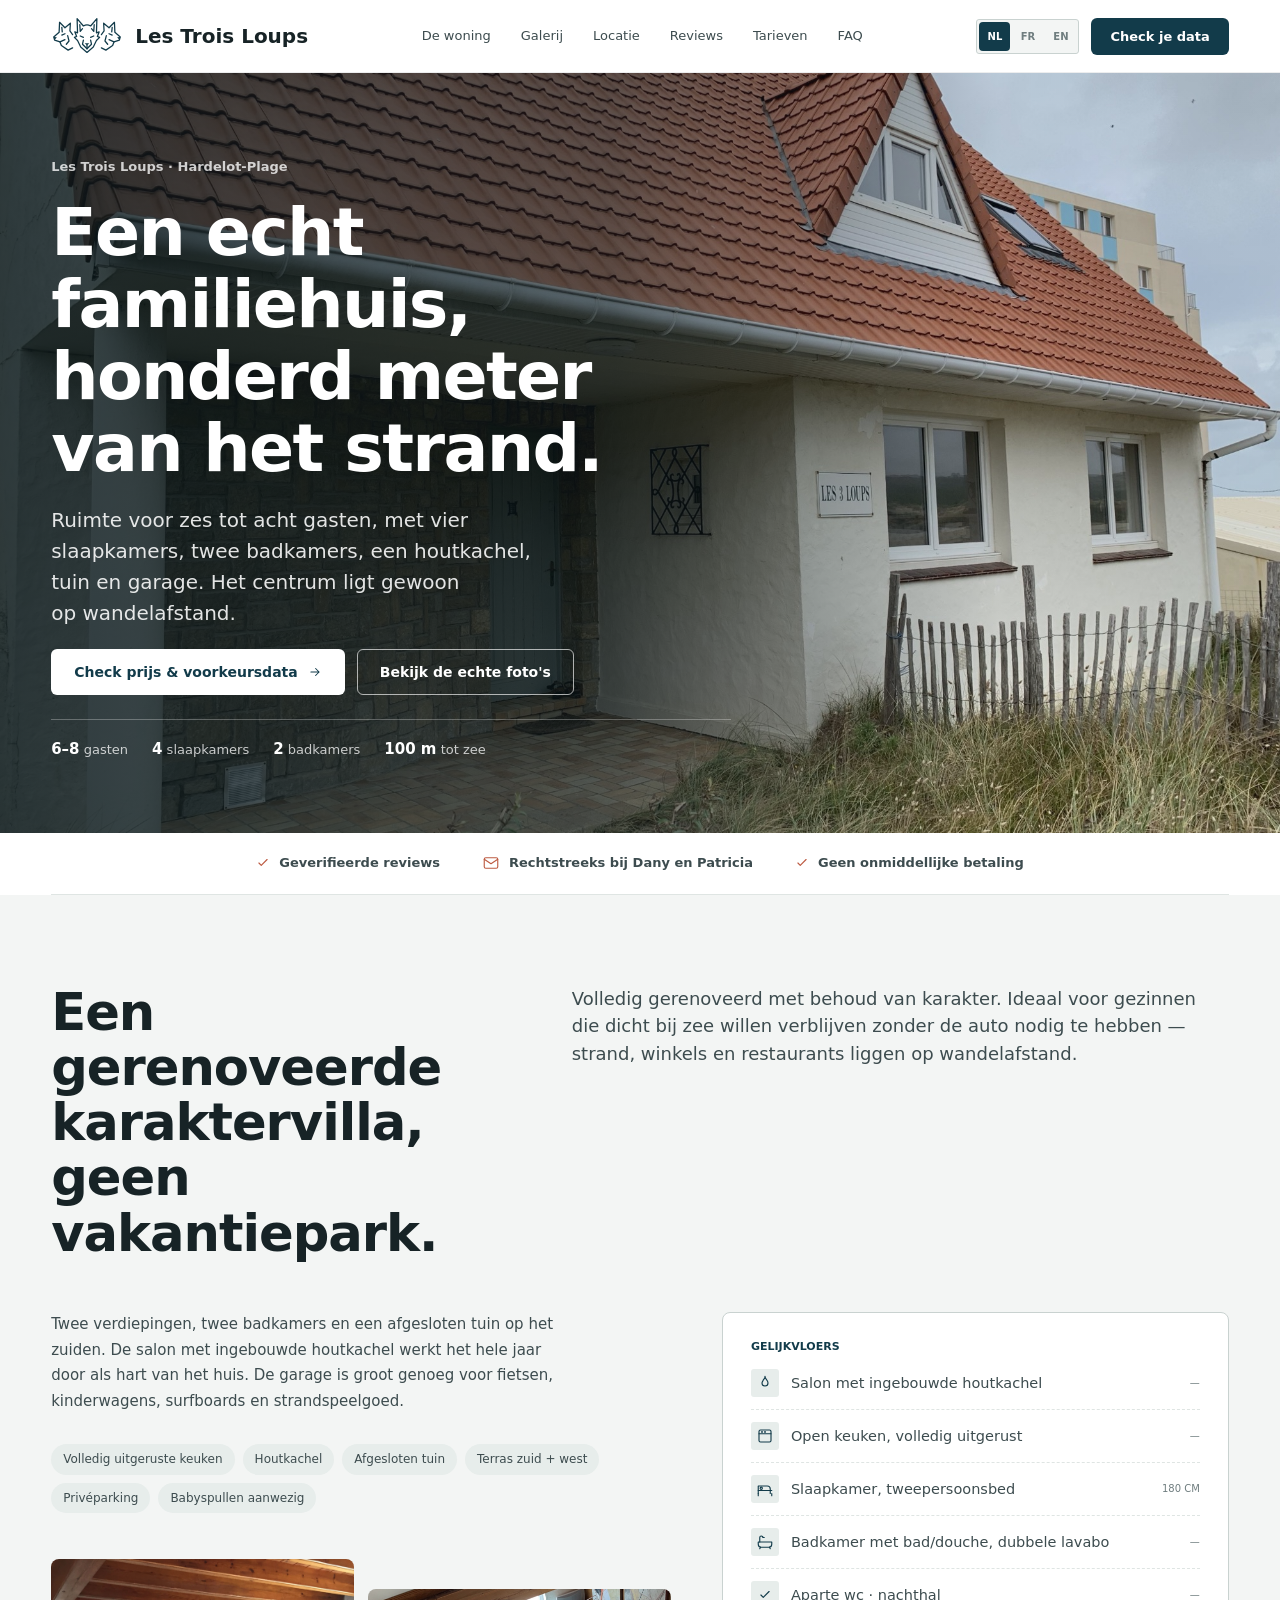
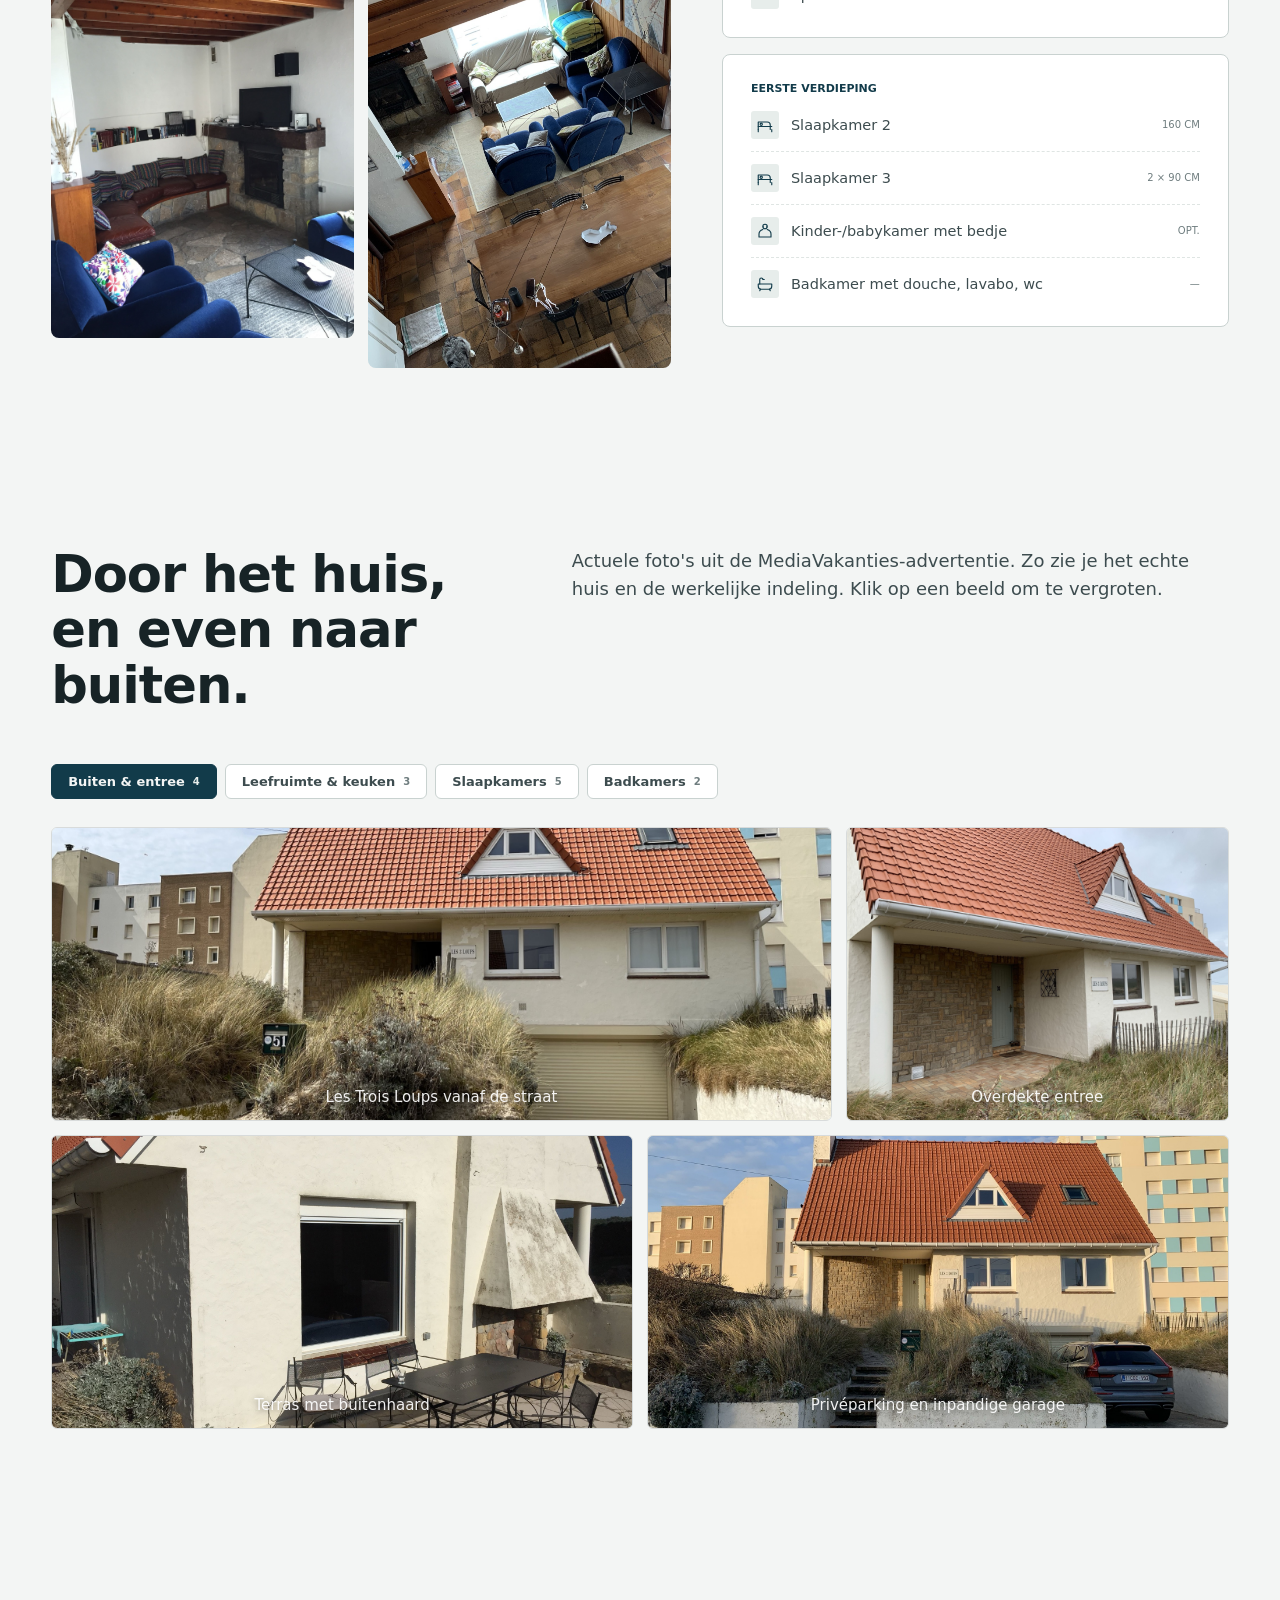
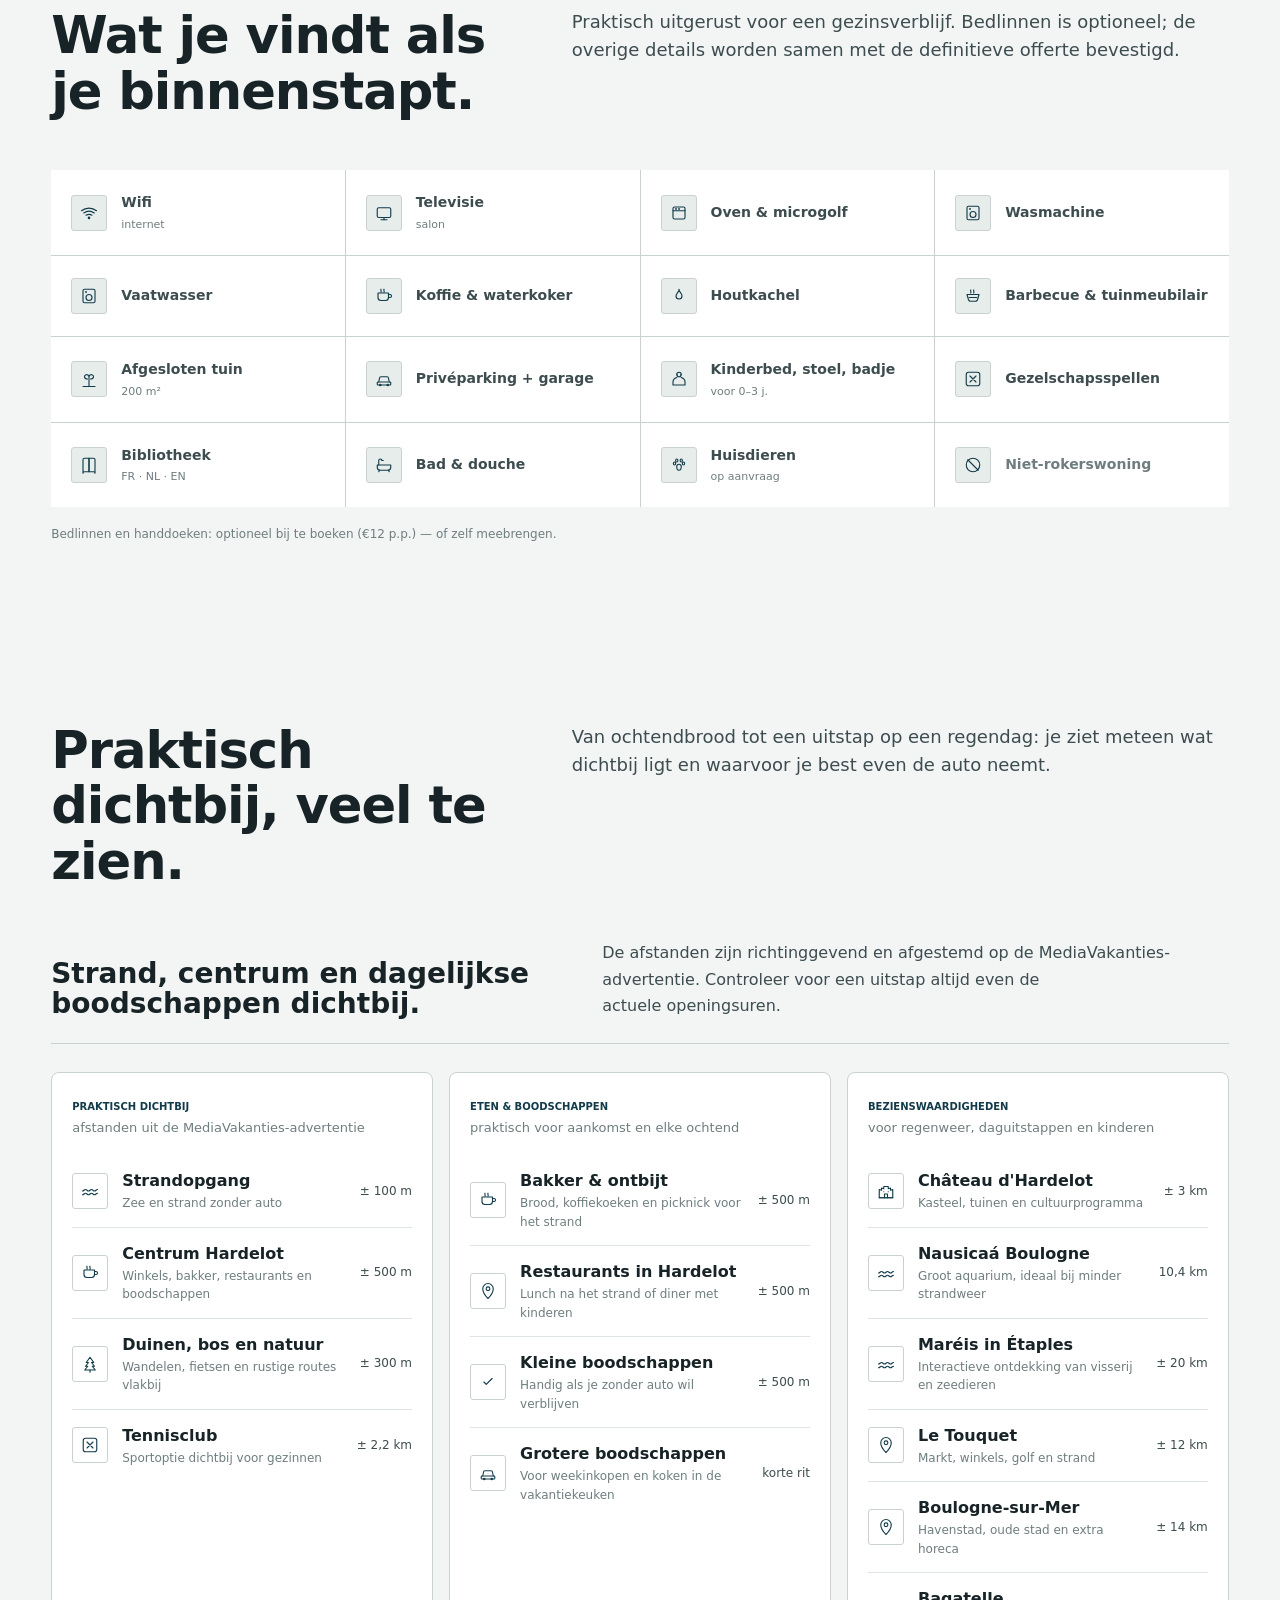
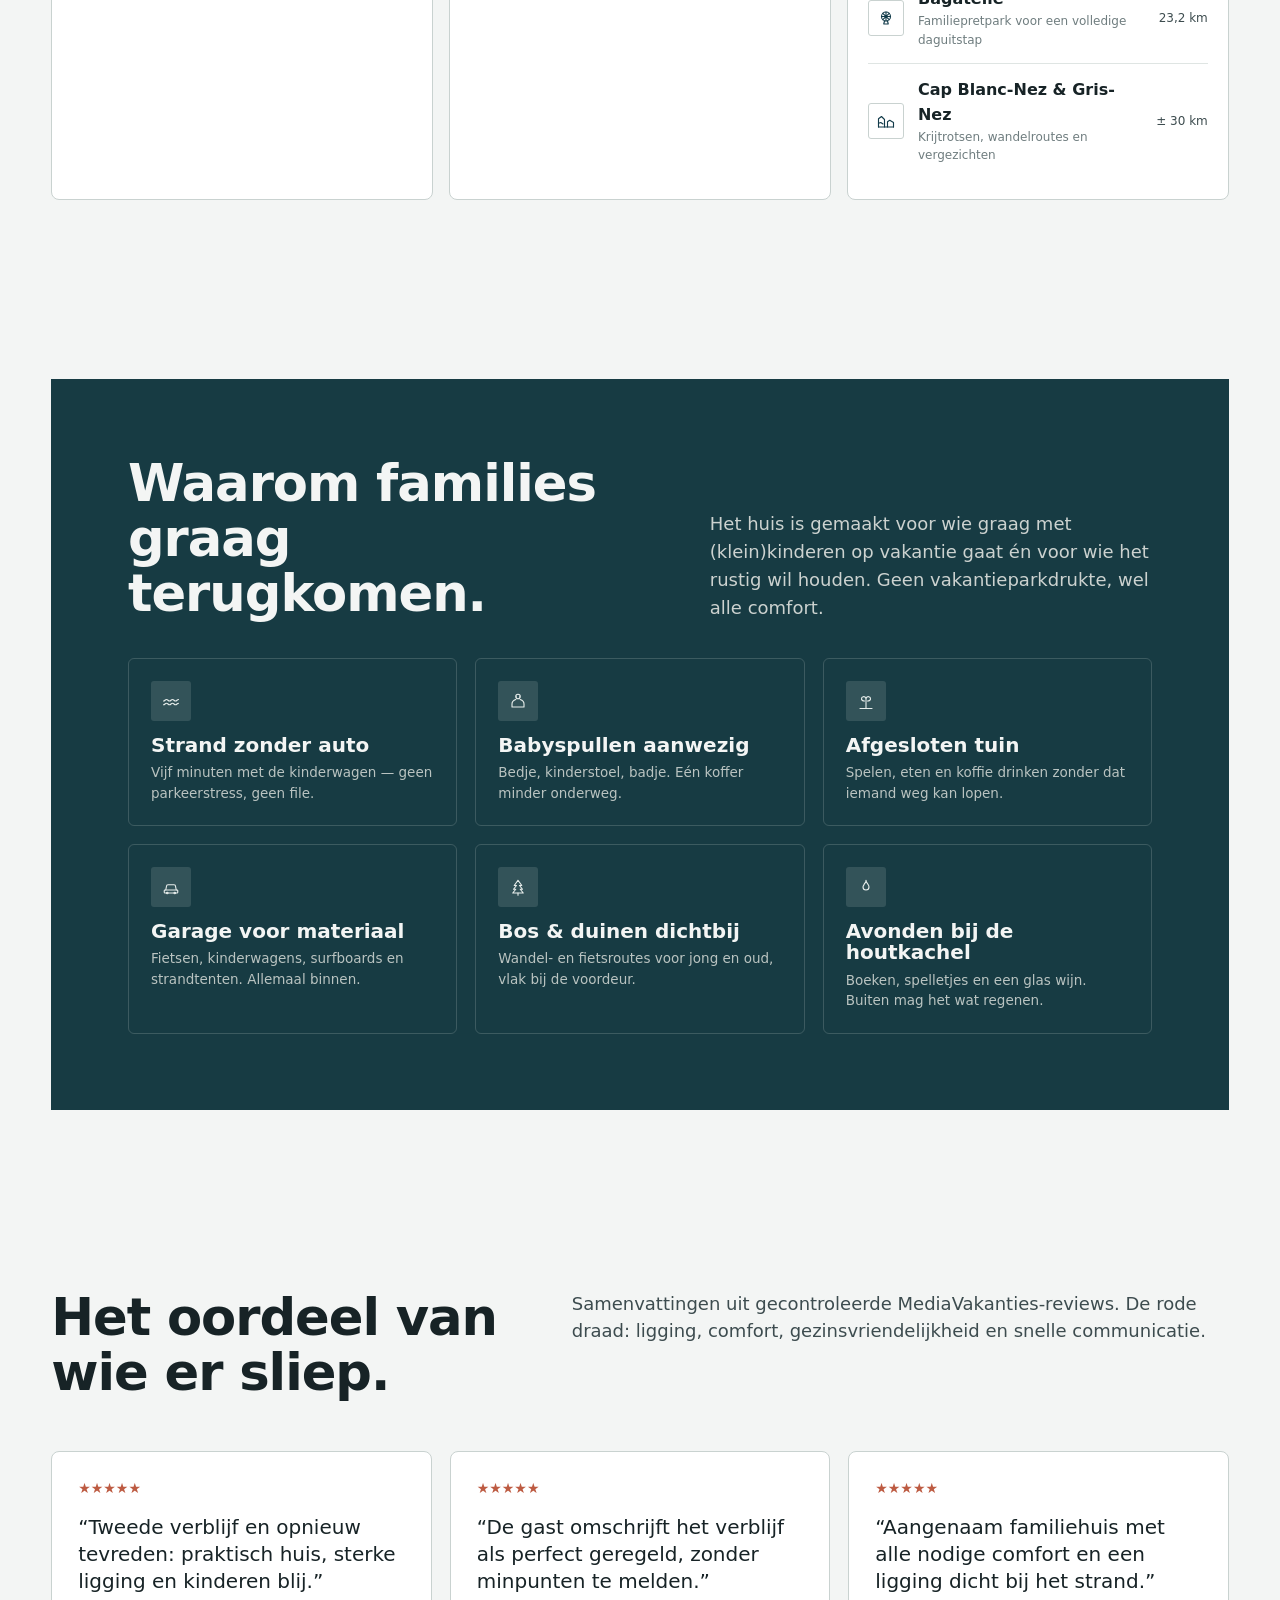
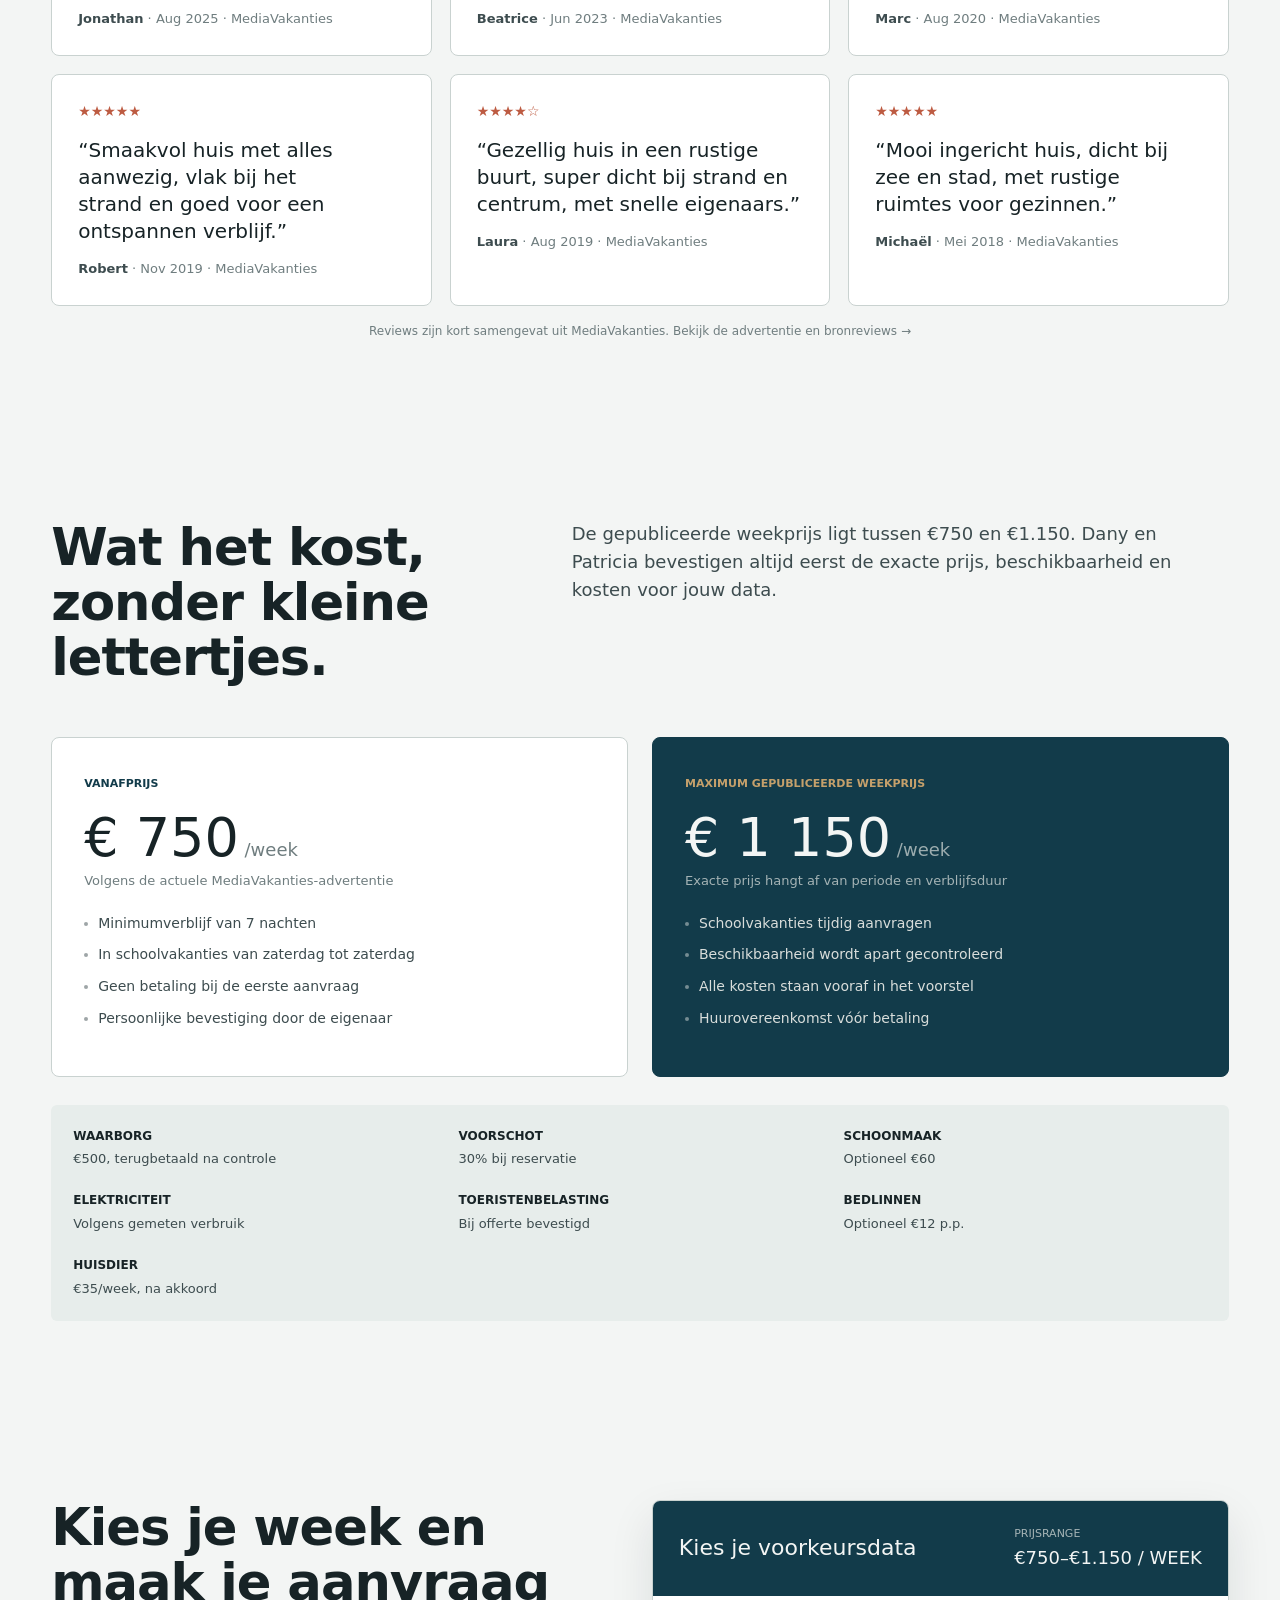
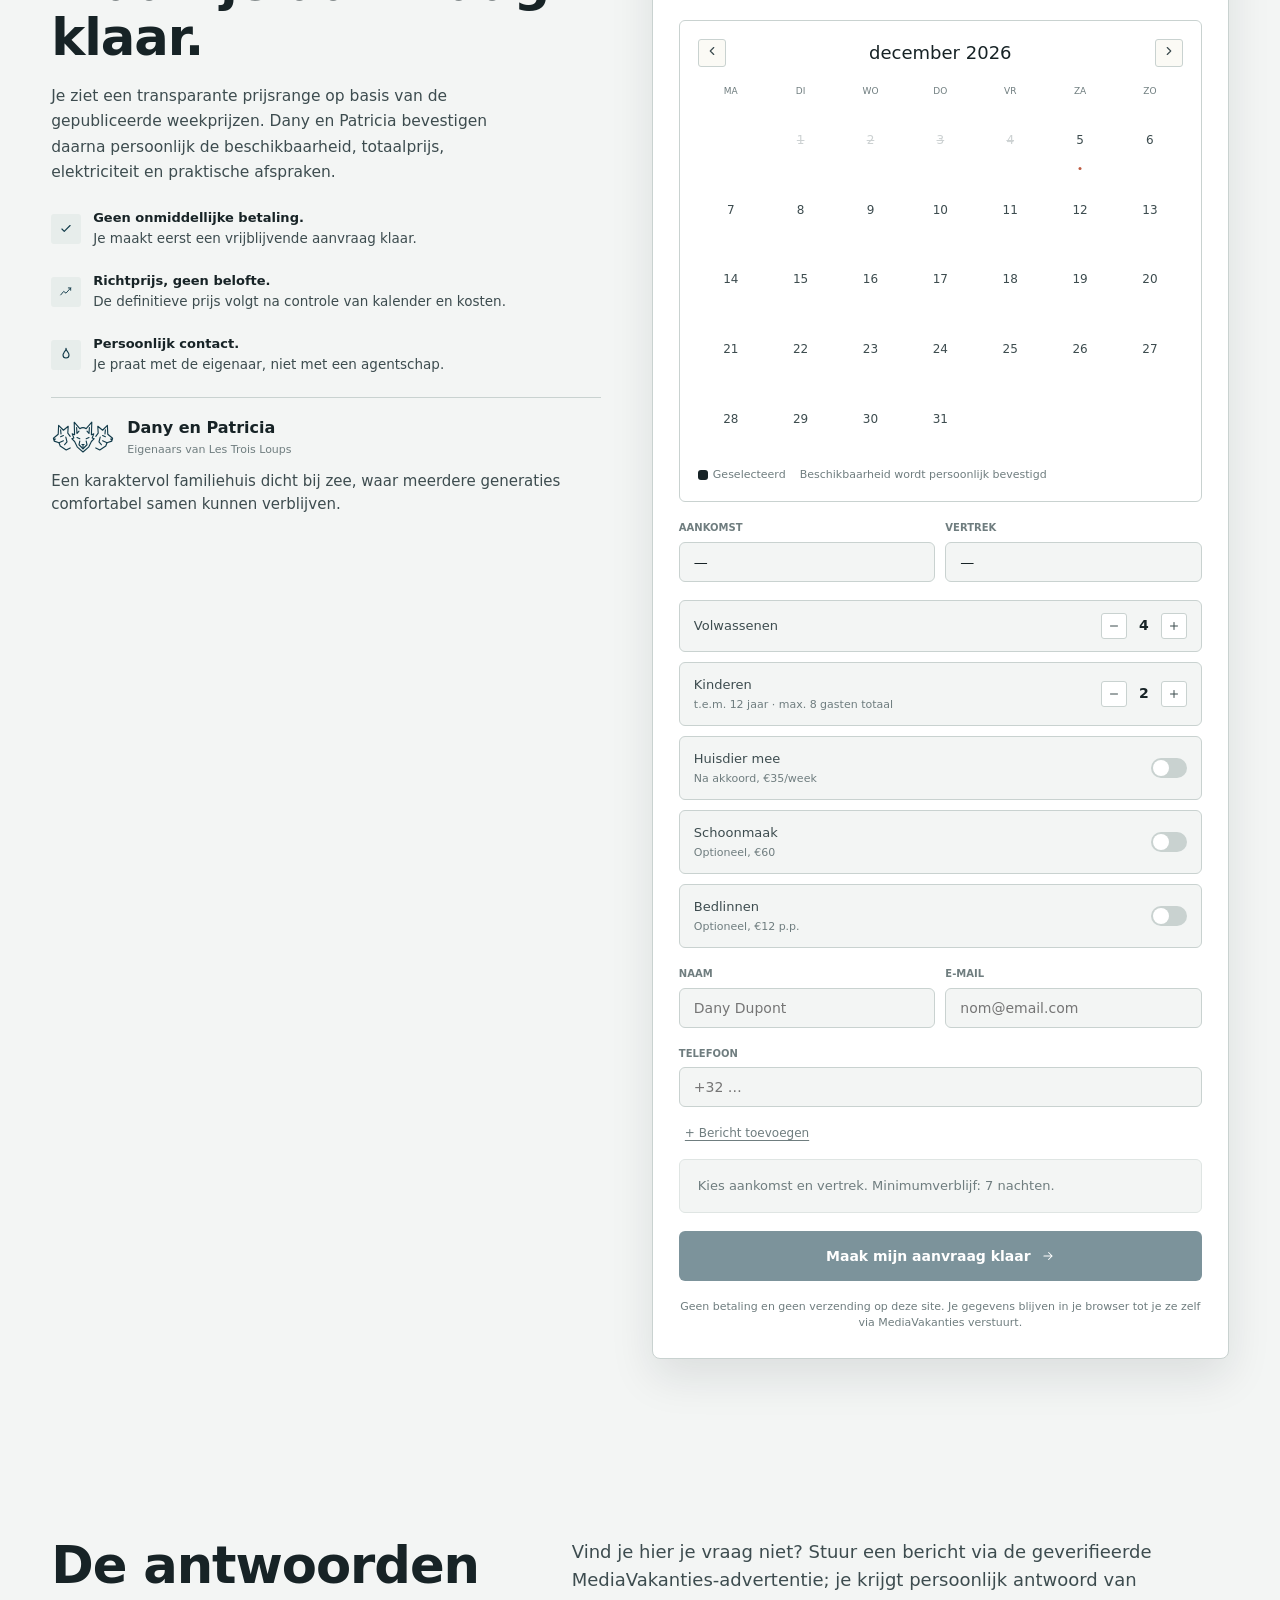
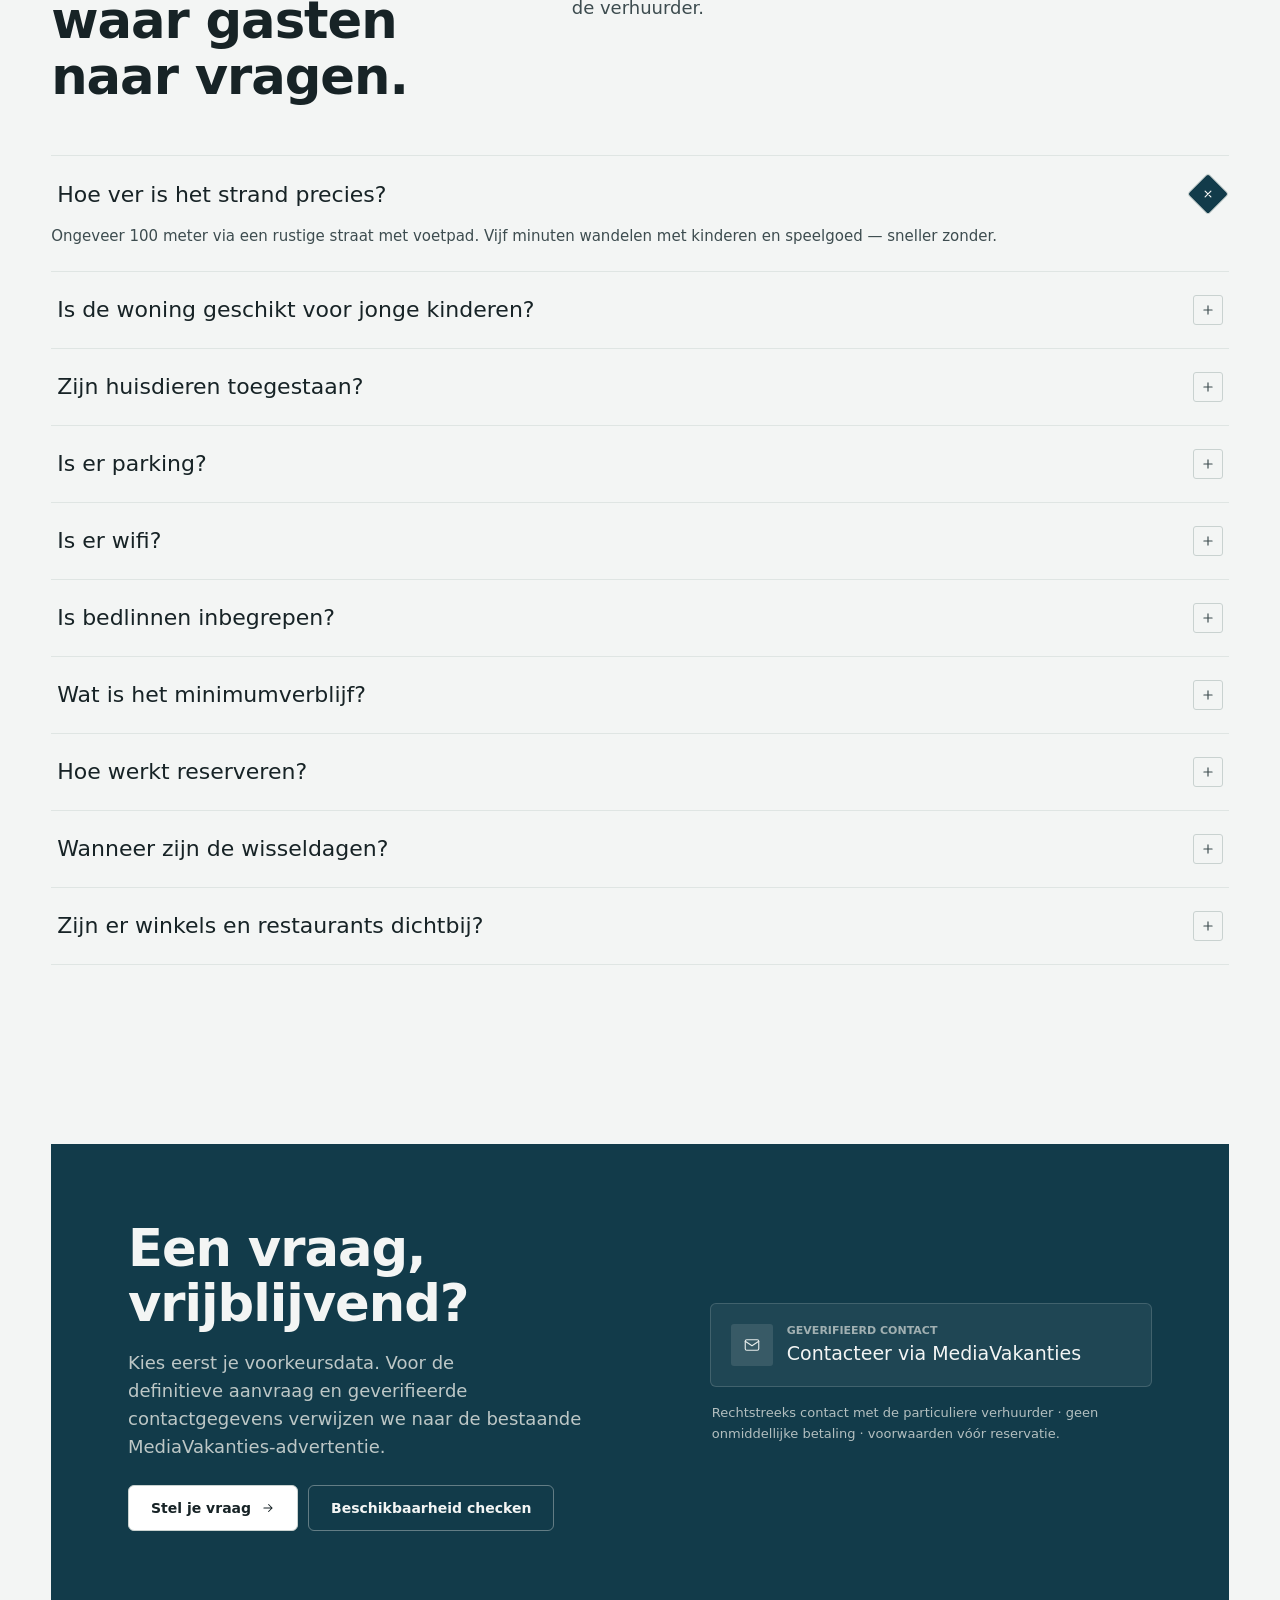
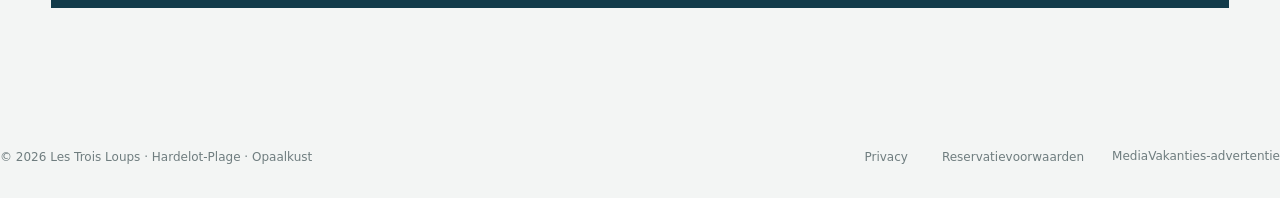
==== commit d3c0b997: "Publish visitor site from c16a57d" ====
--- a/index.html
+++ b/index.html
@@ -4,22 +4,36 @@
   <meta charset="utf-8"/>
   <meta name="viewport" content="width=device-width, initial-scale=1"/>
   <title>Les Trois Loups · Vakantiehuis Hardelot, Opaalkust</title>
-  <meta name="description" content="Charmante karaktervilla op 100 m van het strand van Hardelot. 6–8 personen, tuin, houtkachel, garage. Reserveer rechtstreeks bij de eigenaar."/>
+  <meta name="description" content="Karaktervol familiehuis op 100 m van het strand van Hardelot. Voor 6–8 personen, met tuin, houtkachel en garage."/>
+  <meta name="theme-color" content="#173b43"/>
+  <meta name="robots" content="index,follow,max-image-preview:large"/>
+  <meta name="referrer" content="strict-origin-when-cross-origin"/>
+  <meta http-equiv="Content-Security-Policy" content="default-src 'self'; script-src 'self'; style-src 'self' 'unsafe-inline' https://fonts.googleapis.com; font-src https://fonts.gstatic.com; img-src 'self' data:; connect-src 'self'; object-src 'none'; base-uri 'self'; form-action 'none'"/>
+  <link rel="canonical" href="https://simluyt.github.io/les-trois-loups-site/"/>
+  <link rel="alternate" hreflang="nl" href="https://simluyt.github.io/les-trois-loups-site/?lang=nl"/>
+  <link rel="alternate" hreflang="fr" href="https://simluyt.github.io/les-trois-loups-site/?lang=fr"/>
+  <link rel="alternate" hreflang="en" href="https://simluyt.github.io/les-trois-loups-site/?lang=en"/>
+  <link rel="alternate" hreflang="x-default" href="https://simluyt.github.io/les-trois-loups-site/"/>
+  <link rel="icon" type="image/svg+xml" href="assets/favicon-three-wolves.svg"/>
+  <link rel="manifest" href="site.webmanifest"/>
+  <meta property="og:type" content="website"/>
+  <meta property="og:site_name" content="Les Trois Loups"/>
+  <meta property="og:title" content="Les Trois Loups · Vakantiehuis Hardelot"/>
+  <meta property="og:description" content="Familiehuis voor 6–8 personen, op 100 m van het strand van Hardelot."/>
+  <meta property="og:url" content="https://simluyt.github.io/les-trois-loups-site/"/>
+  <meta property="og:image" content="https://simluyt.github.io/les-trois-loups-site/assets/property/entree.jpeg"/>
+  <meta property="og:locale" content="nl_BE"/>
+  <meta name="twitter:card" content="summary_large_image"/>
   <link rel="preconnect" href="https://fonts.googleapis.com"/>
   <link rel="preconnect" href="https://fonts.gstatic.com" crossorigin/>
   <link href="https://fonts.googleapis.com/css2?family=Hanken+Grotesk:wght@400;500;600;700&display=swap" rel="stylesheet"/>
-  <link rel="stylesheet" href="styles.css?v=i18n-20260805"/>
+  <link rel="stylesheet" href="assets/site.8383ad1341f2.css"/>
 </head>
 <body>
   <div id="root"></div>
-
-  <script src="https://unpkg.com/react@18.3.1/umd/react.development.js" integrity="sha384-hD6/rw4ppMLGNu3tX5cjIb+uRZ7UkRJ6BPkLpg4hAu/6onKUg4lLsHAs9EBPT82L" crossorigin="anonymous"></script>
-  <script src="https://unpkg.com/react-dom@18.3.1/umd/react-dom.development.js" integrity="sha384-u6aeetuaXnQ38mYT8rp6sbXaQe3NL9t+IBXmnYxwkUI2Hw4bsp2Wvmx4yRQF1uAm" crossorigin="anonymous"></script>
-  <script src="https://unpkg.com/@babel/standalone@7.29.0/babel.min.js" integrity="sha384-m08KidiNqLdpJqLq95G/LEi8Qvjl/xUYll3QILypMoQ65QorJ9Lvtp2RXYGBFj1y" crossorigin="anonymous"></script>
-
-  <script type="text/babel" data-presets="react" src="i18n.jsx?v=i18n-20260805"></script>
-  <script type="text/babel" data-presets="react" src="reservation.jsx?v=i18n-20260805"></script>
-  <script type="text/babel" data-presets="react" src="sections.jsx?v=i18n-20260805"></script>
-  <script type="text/babel" data-presets="react" src="app.jsx?v=i18n-20260805"></script>
+  <noscript>Deze website heeft JavaScript nodig om de foto's, talen en aanvraaghulp te tonen.</noscript>
+  <script src="vendor/react.production.min.js"></script>
+  <script src="vendor/react-dom.production.min.js"></script>
+  <script src="assets/site.cd627a529285.js"></script>
 </body>
 </html>
--- a/assets/site.8383ad1341f2.css
+++ b/assets/site.8383ad1341f2.css
@@ -0,0 +1,1679 @@
+/* ===========================
+   Les Trois Loups – Opaalkust
+   =========================== */
+
+:root {
+  --bg: #f3f5f4;
+  --bg-2: #e7edeb;
+  --bg-3: #cedbd8;
+  --paper: #ffffff;
+  --ink: #172326;
+  --ink-2: #3d4c4f;
+  --ink-3: #6f7d7f;
+  --rule: #c9d2d0;
+  --rule-soft: #dfe5e3;
+
+  --sea: #2e7189;
+  --sea-deep: #123b4a;
+  --sage: #7f9164;
+  --sage-deep: #4f6846;
+  --clay: #c5a06b;
+  --rust: #bd5b42;
+
+  --shadow-sm: 0 8px 24px rgba(20, 33, 42, 0.06);
+  --shadow-md: 0 18px 44px rgba(20, 33, 42, 0.10);
+  --shadow-lg: 0 22px 58px rgba(20, 33, 42, 0.16);
+
+  --serif: "Hanken Grotesk", system-ui, -apple-system, "Segoe UI", sans-serif;
+  --sans: "Hanken Grotesk", system-ui, -apple-system, "Segoe UI", sans-serif;
+  --mono: "Hanken Grotesk", system-ui, sans-serif;
+
+  --radius-sm: 3px;
+  --radius: 6px;
+  --radius-lg: 8px;
+  --radius-xl: 8px;
+
+  --pad: clamp(20px, 4vw, 56px);
+  --maxw: 1320px;
+}
+
+* { box-sizing: border-box; }
+html, body { margin: 0; padding: 0; overflow-x: hidden; }
+html { scroll-behavior: smooth; }
+
+body {
+  font-family: var(--sans);
+  font-weight: 400;
+  color: var(--ink);
+  background: var(--bg);
+  -webkit-font-smoothing: antialiased;
+  text-rendering: optimizeLegibility;
+  font-size: 16px;
+  line-height: 1.55;
+}
+
+h1, h2, h3, h4 {
+  font-family: var(--serif);
+  font-weight: 600;
+  letter-spacing: 0;
+  color: var(--ink);
+  margin: 0;
+  line-height: 1.08;
+}
+
+h1 { font-size: clamp(48px, 5.2vw, 72px); font-weight: 600; letter-spacing: -0.025em; }
+h2 { font-size: clamp(38px, 4vw, 54px); font-weight: 600; letter-spacing: -0.02em; }
+h3 { font-size: 28px; font-weight: 600; }
+
+@media (max-width: 900px) {
+  h1 { font-size: 52px; }
+  h2 { font-size: 38px; }
+  h3 { font-size: 24px; }
+  .lede { font-size: 20px; }
+}
+
+@media (max-width: 520px) {
+  h1 { font-size: 42px; }
+  h2 { font-size: 34px; }
+  h3 { font-size: 22px; }
+  .lede { font-size: 19px; }
+}
+
+p { margin: 0; text-wrap: pretty; }
+
+a { color: inherit; text-decoration: none; }
+
+.mobile-break { display: none; }
+
+button { font-family: inherit; cursor: pointer; border: none; background: none; color: inherit; }
+button:disabled { cursor: not-allowed; opacity: 0.55; }
+
+input, select, textarea {
+  font-family: inherit;
+  font-size: 14px;
+  color: var(--ink);
+}
+
+/* ---- Layout helpers ---- */
+.wrap {
+  max-width: var(--maxw);
+  margin: 0 auto;
+  padding: 0 var(--pad);
+  position: relative;
+}
+
+.eyebrow {
+  font-family: var(--sans);
+  font-size: 11px;
+  font-weight: 600;
+  letter-spacing: 0;
+  text-transform: uppercase;
+  color: var(--sage-deep);
+}
+
+.lede {
+  font-family: var(--sans);
+  font-style: normal;
+  font-size: 18px;
+  line-height: 1.55;
+  color: var(--ink-2);
+  font-weight: 400;
+}
+
+@media (max-width: 900px) {
+  .lede { font-size: 20px; }
+}
+
+@media (max-width: 520px) {
+  .lede { font-size: 19px; }
+}
+
+.rule {
+  height: 1px;
+  background: var(--rule);
+  border: 0;
+}
+
+/* ---- Buttons ---- */
+.btn {
+  display: inline-flex;
+  align-items: center;
+  justify-content: center;
+  gap: 10px;
+  padding: 14px 22px;
+  border-radius: var(--radius);
+  font-family: var(--sans);
+  font-size: 14px;
+  font-weight: 600;
+  letter-spacing: 0;
+  transition: all 0.2s ease;
+  border: 1px solid transparent;
+  white-space: nowrap;
+}
+.btn-primary {
+  background: var(--sea-deep);
+  color: var(--paper);
+}
+.btn-primary:hover { background: var(--ink); transform: translateY(-1px); }
+
+.btn-ghost {
+  background: transparent;
+  color: var(--sea-deep);
+  border-color: var(--sea-deep);
+}
+.btn-ghost:hover { background: var(--sea-deep); color: var(--bg); }
+
+.btn-sage {
+  background: var(--sage-deep);
+  color: var(--bg);
+}
+.btn-sage:hover { background: var(--ink); }
+
+.btn-soft {
+  background: var(--paper);
+  color: var(--ink);
+  border: 1px solid var(--rule);
+}
+.btn-soft:hover { background: var(--bg-2); }
+
+/* ---- Nav ---- */
+.nav {
+  position: sticky;
+  top: 0;
+  z-index: 50;
+  background: rgba(255, 255, 255, 0.94);
+  backdrop-filter: saturate(120%) blur(10px);
+  -webkit-backdrop-filter: saturate(120%) blur(10px);
+  border-bottom: 1px solid rgba(20,33,42,0.08);
+  transition: border 0.2s ease;
+}
+.nav.scrolled { border-bottom: 1px solid var(--rule); }
+.nav-inner {
+  max-width: var(--maxw);
+  margin: 0 auto;
+  padding: 14px var(--pad);
+  display: flex;
+  align-items: center;
+  justify-content: space-between;
+  gap: 24px;
+}
+.brand {
+  display: flex;
+  align-items: center;
+  gap: 12px;
+  font-family: var(--sans);
+  font-size: 20px;
+  font-weight: 700;
+  letter-spacing: 0;
+}
+.brand-mark {
+  width: 72px;
+  height: 44px;
+  object-fit: contain;
+  flex: 0 0 72px;
+}
+.nav-links {
+  display: flex;
+  gap: 30px;
+  font-size: 13px;
+  font-weight: 500;
+  color: var(--ink-2);
+}
+.nav-links a:hover { color: var(--ink); }
+.nav-right { display: flex; gap: 12px; align-items: center; }
+.language-switcher {
+  display: inline-flex;
+  flex: 0 0 auto;
+  gap: 2px;
+  padding: 2px;
+  border: 1px solid var(--rule);
+  border-radius: var(--radius-sm);
+  background: var(--bg);
+}
+.language-switcher button {
+  width: 31px;
+  height: 29px;
+  border-radius: 4px;
+  color: var(--ink-3);
+  font-size: 10px;
+  font-weight: 700;
+  letter-spacing: 0;
+}
+.language-switcher button:hover { color: var(--ink); }
+.language-switcher button.active {
+  color: var(--paper);
+  background: var(--sea-deep);
+}
+@media (max-width: 1100px) {
+  .nav-inner { gap: 16px; }
+  .nav-links { gap: 18px; }
+}
+@media (max-width: 900px) {
+  .nav-links { display: none; }
+}
+
+@media (max-width: 640px) {
+  .wrap {
+    width: 100%;
+    max-width: 100%;
+    padding: 0 20px;
+  }
+  .nav-inner {
+    display: grid;
+    grid-template-columns: minmax(0, 1fr) auto;
+    padding: 12px 20px;
+    gap: 12px;
+  }
+  .brand {
+    font-size: 20px;
+    gap: 10px;
+    min-width: 0;
+  }
+  .brand span:last-child {
+    overflow: hidden;
+    text-overflow: ellipsis;
+    white-space: nowrap;
+  }
+  .brand-mark {
+    width: 64px;
+    height: 38px;
+    flex: 0 0 64px;
+  }
+  .nav-right {
+    gap: 8px;
+  }
+  .nav-right > .btn-primary {
+    display: none;
+  }
+}
+@media (max-width: 420px) {
+  .brand span:last-child { display: none; }
+}
+
+/* ---- Hero ---- */
+.hero {
+  position: relative;
+  min-height: clamp(620px, calc(100svh - 96px), 760px);
+  display: grid;
+  color: var(--paper);
+  background: #1b2b2f;
+  overflow: hidden;
+}
+.hero::before {
+  content: "";
+  position: absolute;
+  inset: 0;
+  z-index: 1;
+  background: linear-gradient(90deg, rgba(10, 24, 28, 0.84) 0%, rgba(10, 24, 28, 0.62) 48%, rgba(10, 24, 28, 0.12) 78%);
+}
+.hero .wrap { width: 100%; min-height: inherit; z-index: 2; }
+.hero-grid {
+  min-height: inherit;
+  display: flex;
+  align-items: flex-end;
+}
+.hero-copy {
+  width: min(680px, 58%);
+  padding: clamp(64px, 9vh, 104px) 0 clamp(54px, 8vh, 88px);
+  display: flex;
+  flex-direction: column;
+  gap: 20px;
+}
+.hero-meta {
+  font-size: 13px;
+  letter-spacing: 0;
+  color: rgba(255, 255, 255, 0.78);
+  font-weight: 600;
+}
+.hero h1 { color: var(--paper); max-width: 660px; }
+.hero .lede { color: rgba(255, 255, 255, 0.88); font-size: 20px; }
+.hero-actions { display: flex; gap: 12px; flex-wrap: wrap; }
+.hero-actions .btn-primary { background: var(--paper); color: var(--sea-deep); }
+.hero-actions .btn-primary:hover { background: #edf2f0; color: var(--ink); }
+.hero-actions .btn-ghost { color: var(--paper); border-color: rgba(255,255,255,0.65); }
+.hero-actions .btn-ghost:hover { background: rgba(255,255,255,0.10); color: var(--paper); }
+.hero-stats {
+  display: flex;
+  flex-wrap: wrap;
+  gap: 12px 24px;
+  padding-top: 18px;
+  margin-top: 4px;
+  border-top: 1px solid rgba(255,255,255,0.28);
+  color: rgba(255,255,255,0.76);
+  font-size: 13px;
+}
+.hero-stats strong { color: var(--paper); font-size: 15px; font-weight: 700; }
+
+.hero-media {
+  position: absolute;
+  inset: 0;
+  height: 100%;
+  background: #1b2b2f;
+}
+.hero-media .actual-img { object-position: center 46%; }
+
+@media (max-width: 960px) {
+  .hero::before { background: linear-gradient(90deg, rgba(10,24,28,0.82), rgba(10,24,28,0.44)); }
+  .hero-copy { width: min(680px, 76%); }
+}
+
+@media (max-width: 640px) {
+  .hero {
+    min-height: clamp(660px, calc(100svh - 84px), 760px);
+  }
+  .hero-copy {
+    width: 100%;
+    padding: 46px 0 40px;
+    gap: 18px;
+  }
+  .hero h1 {
+    max-width: calc(100vw - 40px);
+    font-size: 42px;
+    line-height: 1.02;
+    overflow-wrap: anywhere;
+  }
+  .hero .lede {
+    max-width: calc(100vw - 40px);
+    font-size: 17px;
+    overflow-wrap: anywhere;
+  }
+  .hero-meta { font-size: 12px; }
+  .hero-actions {
+    display: grid;
+    grid-template-columns: 1fr;
+    gap: 10px;
+    max-width: calc(100vw - 40px);
+  }
+  .hero-actions .btn-ghost {
+    display: none;
+  }
+  .hero-actions .btn {
+    width: 100%;
+    min-width: 0;
+    white-space: normal;
+  }
+  .hero-stats { gap: 10px 16px; max-width: calc(100vw - 40px); }
+  .hero-stats span { flex: 1 1 calc(50% - 16px); }
+  .hero::before {
+    background: linear-gradient(180deg, rgba(10,24,28,0.34) 0%, rgba(10,24,28,0.78) 46%, rgba(10,24,28,0.92) 100%);
+  }
+  .hero-media .actual-img { object-position: 62% center; }
+}
+
+/* ---- Image placeholders ---- */
+.img-ph {
+  position: relative;
+  width: 100%;
+  height: 100%;
+  overflow: hidden;
+  background: var(--bg-2);
+}
+.img-ph::before {
+  display: none;
+}
+.hero-media > .img-ph {
+  background: var(--bg-2);
+}
+.hero-media > .img-ph::before {
+  display: none;
+}
+.hero-media > .img-ph .lbl,
+.hero-media > .img-ph .icon {
+  display: none;
+}
+.img-ph .lbl {
+  position: absolute;
+  top: 14px;
+  left: 14px;
+  font-family: var(--mono);
+  font-size: 10px;
+  letter-spacing: 0;
+  text-transform: uppercase;
+  color: rgba(255,255,255,0.86);
+  background: rgba(20, 33, 42, 0.58);
+  padding: 5px 9px;
+  border-radius: var(--radius-sm);
+  z-index: 2;
+}
+.img-ph .icon {
+  position: absolute;
+  inset: 0;
+  display: flex;
+  align-items: center;
+  justify-content: center;
+  font-family: var(--serif);
+  font-style: normal;
+  color: rgba(255,255,255,0.4);
+  font-size: clamp(40px, 6vw, 80px);
+  pointer-events: none;
+}
+.img-ph .actual-img {
+  position: absolute;
+  inset: 0;
+  width: 100%;
+  height: 100%;
+  object-fit: cover;
+  z-index: 0;
+}
+
+/* ---- Compact proof bar ---- */
+.trust-wrap { background: var(--paper); }
+.trust-bar {
+  min-height: 62px;
+  display: flex;
+  align-items: center;
+  justify-content: center;
+  gap: 20px 42px;
+  border-bottom: 1px solid var(--rule-soft);
+}
+.trust-bar span {
+  display: flex;
+  align-items: center;
+  gap: 9px;
+  color: var(--ink-2);
+  font-size: 13px;
+  font-weight: 600;
+  text-align: center;
+}
+.trust-bar svg { color: var(--rust); flex: 0 0 auto; }
+@media (max-width: 760px) {
+  .trust-bar { min-height: 0; padding: 16px 0; gap: 10px 20px; flex-wrap: wrap; justify-content: flex-start; }
+  .trust-bar span { flex: 1 1 100%; text-align: left; }
+}
+
+/* Palette variants for placeholders */
+.ph-sea  { --ph-top:#6fa4b6; --ph-bot:#1f5367; }
+.ph-dune { --ph-top:#d6c48d; --ph-bot:#8e7a4e; }
+.ph-bos  { --ph-top:#839766; --ph-bot:#3e533c; }
+.ph-wood { --ph-top:#b98357; --ph-bot:#4b3424; }
+.ph-mist { --ph-top:#cbd7d9; --ph-bot:#75888e; }
+.ph-stone{ --ph-top:#b1b4aa; --ph-bot:#586061; }
+.ph-sun  { --ph-top:#f0ae70; --ph-bot:#d45f3e; }
+.ph-night{ --ph-top:#203946; --ph-bot:#101a20; }
+
+/* ---- Section base ---- */
+section.block { padding: clamp(50px, 7vw, 110px) 0; position: relative; }
+.section-head {
+  display: grid;
+  grid-template-columns: 1fr 1.4fr;
+  gap: clamp(24px, 4vw, 60px);
+  align-items: start;
+  margin-bottom: clamp(28px, 4vw, 56px);
+}
+.section-head .meta { display: flex; flex-direction: column; gap: 0; }
+.section-head .meta .num {
+  font-family: var(--mono);
+  font-size: 11px;
+  letter-spacing: 0;
+  color: var(--sea-deep);
+  font-weight: 600;
+}
+@media (max-width: 800px) {
+  .section-head { grid-template-columns: 1fr; }
+}
+
+/* ---- About / property ---- */
+.about-grid {
+  display: grid;
+  grid-template-columns: 1.1fr 0.9fr;
+  gap: clamp(24px, 4vw, 60px);
+}
+.about-text { display: flex; flex-direction: column; gap: 22px; }
+.about-lead { font-family: var(--serif); font-size: 26px; line-height: 1.35; font-weight: 400; }
+@media (max-width: 520px) {
+  .about-lead { font-size: 22px; }
+}
+.floor-card {
+  background: var(--paper);
+  border: 1px solid var(--rule);
+  border-radius: var(--radius-lg);
+  padding: 28px;
+  box-shadow: none;
+}
+.floor-card h4 {
+  font-family: var(--sans);
+  font-size: 11px;
+  font-weight: 800;
+  letter-spacing: 0;
+  text-transform: uppercase;
+  color: var(--sea-deep);
+  margin-bottom: 16px;
+}
+.floor-list { list-style: none; padding: 0; margin: 0; display: flex; flex-direction: column; gap: 12px; }
+.floor-list li {
+  display: grid;
+  grid-template-columns: 28px 1fr auto;
+  align-items: center;
+  gap: 12px;
+  font-size: 14.5px;
+  color: var(--ink-2);
+  padding-bottom: 12px;
+  border-bottom: 1px dashed var(--rule-soft);
+}
+.floor-list li:last-child { border-bottom: 0; padding-bottom: 0; }
+.floor-list .iconbox {
+  width: 28px; height: 28px;
+  border-radius: var(--radius-sm);
+  background: var(--bg-2);
+  display: flex; align-items: center; justify-content: center;
+  color: var(--sea-deep);
+}
+.floor-list .meta { font-family: var(--mono); font-size: 10px; color: var(--ink-3); text-transform: uppercase; letter-spacing: 0; }
+@media (max-width: 900px) { .about-grid { grid-template-columns: 1fr; } }
+
+/* ---- Gallery ---- */
+.gallery-tabs { display: flex; flex-wrap: wrap; gap: 8px; margin-bottom: 28px; }
+.gallery-tab {
+  padding: 9px 16px;
+  border-radius: var(--radius);
+  font-size: 13px;
+  font-weight: 600;
+  color: var(--ink-2);
+  border: 1px solid var(--rule);
+  background: var(--paper);
+  display: inline-flex;
+  align-items: center;
+  gap: 8px;
+  transition: all 0.18s ease;
+}
+.gallery-tab .count { font-family: var(--mono); font-size: 10px; color: var(--ink-3); }
+.gallery-tab:hover { border-color: var(--ink); }
+.gallery-tab.active {
+  background: var(--sea-deep);
+  color: var(--bg);
+  border-color: var(--sea-deep);
+}
+.gallery-tab.active .count { color: var(--bg-2); }
+
+.gallery-grid {
+  display: grid;
+  grid-template-columns: repeat(12, 1fr);
+  grid-auto-rows: 140px;
+  grid-auto-flow: dense;
+  gap: 14px;
+}
+.gallery-item {
+  width: 100%;
+  padding: 0;
+  border-radius: var(--radius);
+  overflow: hidden;
+  position: relative;
+  cursor: pointer;
+  transition: opacity 0.2s ease;
+  border: 1px solid rgba(20,33,42,0.12);
+}
+.gallery-item:hover { opacity: 0.9; }
+.gallery-item .cap {
+  position: absolute;
+  left: 14px;
+  bottom: 14px;
+  right: 14px;
+  font-family: var(--serif);
+  font-style: normal;
+  font-size: 15px;
+  color: rgba(255,255,255,0.92);
+  text-shadow: 0 1px 6px rgba(0,0,0,0.4);
+  z-index: 2;
+}
+
+/* Layout patterns for gallery */
+.g-tall { grid-column: span 4; grid-row: span 3; }
+.g-wide { grid-column: span 8; grid-row: span 2; }
+.g-sq   { grid-column: span 4; grid-row: span 2; }
+.g-med  { grid-column: span 6; grid-row: span 2; }
+.g-sm   { grid-column: span 3; grid-row: span 2; }
+.g-full { grid-column: span 12; grid-row: span 2; }
+
+@media (max-width: 900px) {
+  .gallery-grid { grid-template-columns: repeat(6, 1fr); grid-auto-rows: 120px; }
+  .g-tall, .g-wide, .g-sq, .g-med, .g-sm, .g-full { grid-column: span 6; grid-row: span 2; }
+}
+
+/* ---- Amenities ---- */
+.amenity-grid {
+  display: grid;
+  grid-template-columns: repeat(4, 1fr);
+  gap: 1px;
+  background: var(--rule);
+  border-radius: 0;
+  overflow: hidden;
+  border: 0;
+}
+.amenity {
+  background: var(--paper);
+  padding: 22px 20px;
+  display: flex;
+  align-items: center;
+  gap: 14px;
+  font-size: 14px;
+  color: var(--ink-2);
+  transition: background 0.2s;
+}
+.amenity:hover { background: #eef5f4; }
+.amenity.muted { color: var(--ink-3); }
+.amenity .ico {
+  flex: 0 0 36px;
+  width: 36px; height: 36px;
+  border-radius: var(--radius-sm);
+  background: var(--bg-2);
+  border: 1px solid var(--rule);
+  display: flex; align-items: center; justify-content: center;
+  color: var(--sea-deep);
+}
+.amenity .label { font-weight: 600; }
+.amenity .sub { font-size: 11px; color: var(--ink-3); margin-top: 2px; letter-spacing: 0; }
+
+@media (max-width: 900px) { .amenity-grid { grid-template-columns: repeat(2, 1fr); } }
+@media (max-width: 480px) { .amenity-grid { grid-template-columns: 1fr; } }
+
+/* ---- Location ---- */
+.location-block {
+  background: transparent;
+  border: 0;
+  border-radius: 0;
+  padding: 0;
+}
+.location-intro {
+  display: grid;
+  grid-template-columns: 0.9fr 1.1fr;
+  gap: clamp(18px, 3vw, 40px);
+  align-items: end;
+  margin-bottom: 28px;
+  padding-bottom: 24px;
+  border-bottom: 1px solid var(--rule);
+}
+.location-intro h3 {
+  margin-top: 10px;
+}
+.location-intro p {
+  color: var(--ink-2);
+  line-height: 1.65;
+  max-width: 620px;
+}
+.local-grid {
+  display: grid;
+  grid-template-columns: repeat(3, minmax(0, 1fr));
+  gap: 16px;
+}
+.local-card {
+  background: var(--paper);
+  border: 1px solid var(--rule);
+  border-radius: var(--radius-lg);
+  padding: 20px;
+  box-shadow: none;
+}
+.local-card-head {
+  min-height: 54px;
+  display: flex;
+  align-items: flex-start;
+  margin-bottom: 8px;
+}
+.local-list {
+  display: flex;
+  flex-direction: column;
+}
+.loc-grid {
+  display: grid;
+  grid-template-columns: 1fr 1fr;
+  gap: clamp(28px, 4vw, 56px);
+}
+.map-card {
+  position: relative;
+  aspect-ratio: 1 / 1;
+  background: #e6edf0;
+  border-radius: var(--radius-lg);
+  overflow: hidden;
+  border: 1px solid var(--ink);
+  box-shadow: var(--shadow-sm);
+}
+.leaflet-map {
+  width: 100%;
+  height: 100%;
+  filter: saturate(0.94) hue-rotate(5deg) brightness(1.02) contrast(1.03);
+}
+.leaflet-container {
+  background: #e6edf0 !important;
+  font-family: var(--sans) !important;
+}
+/* Attribution: keep visible but subtle */
+.leaflet-control-attribution {
+  background: rgba(255, 253, 247, 0.82) !important;
+  font-size: 9px !important;
+  color: var(--ink-3) !important;
+  padding: 2px 6px !important;
+}
+.leaflet-control-attribution a { color: var(--ink-2) !important; }
+.leaflet-control-zoom {
+  border: none !important;
+  box-shadow: var(--shadow-sm) !important;
+  margin: 14px !important;
+}
+.leaflet-control-zoom a {
+  background: var(--paper) !important;
+  color: var(--ink) !important;
+  border: 1px solid var(--rule-soft) !important;
+  width: 30px !important;
+  height: 30px !important;
+  line-height: 30px !important;
+  font-family: var(--serif) !important;
+  font-weight: 400 !important;
+  font-size: 18px !important;
+}
+.leaflet-control-zoom a:hover { background: var(--ink) !important; color: var(--bg) !important; }
+.leaflet-control-zoom a:first-child { border-radius: 4px 4px 0 0 !important; }
+.leaflet-control-zoom a:last-child { border-radius: 0 0 4px 4px !important; }
+.privacy-pin {
+  width: 22px;
+  height: 22px;
+  background: var(--rust);
+  border: 3px solid var(--bg);
+  border-radius: 50%;
+  box-shadow: 0 6px 16px rgba(0,0,0,0.3);
+  animation: pinPulse 2.4s ease-out infinite;
+  margin-left: -11px;
+  margin-top: -11px;
+}
+@keyframes pinPulse {
+  0%, 100% { box-shadow: 0 6px 16px rgba(0,0,0,0.3), 0 0 0 0 rgba(212,95,62,0.34); }
+  50% { box-shadow: 0 6px 16px rgba(0,0,0,0.3), 0 0 0 14px rgba(212,95,62,0); }
+}
+.map-compass {
+  position: absolute;
+  top: 14px;
+  right: 14px;
+  z-index: 400;
+  width: 38px;
+  height: 38px;
+  border-radius: var(--radius-sm);
+  background: rgba(255, 253, 247, 0.92);
+  border: 1px solid var(--rule-soft);
+  display: flex;
+  align-items: center;
+  justify-content: center;
+  box-shadow: var(--shadow-sm);
+  pointer-events: none;
+}
+.map-disclaimer {
+  position: absolute;
+  bottom: 14px;
+  left: 14px;
+  right: 14px;
+  background: rgba(255, 253, 247, 0.92);
+  backdrop-filter: blur(6px);
+  border-radius: var(--radius);
+  padding: 10px 14px;
+  font-size: 12px;
+  color: var(--ink-2);
+}
+
+.poi-list { display: flex; flex-direction: column; gap: 0; }
+.poi-group {
+  display: flex;
+  align-items: baseline;
+  gap: 10px;
+  padding: 18px 0 8px;
+  border-bottom: 1px solid transparent;
+}
+.poi-group:first-child { padding-top: 0; }
+.poi-group-label {
+  font-family: var(--sans);
+  font-size: 10px;
+  font-weight: 800;
+  letter-spacing: 0;
+  text-transform: uppercase;
+  color: var(--sea-deep);
+}
+.poi-group-sub {
+  font-family: var(--serif);
+  font-style: normal;
+  font-size: 13px;
+  color: var(--ink-3);
+}
+.poi {
+  display: grid;
+  grid-template-columns: 36px 1fr auto;
+  gap: 14px;
+  align-items: center;
+  padding: 14px 0;
+  border-bottom: 1px solid var(--rule-soft);
+}
+.poi:last-child { border-bottom: 0; }
+.poi .ico {
+  width: 36px; height: 36px; border-radius: var(--radius-sm);
+  display: flex; align-items: center; justify-content: center;
+  background: var(--paper);
+  color: var(--sea-deep);
+  border: 1px solid var(--rule);
+}
+.poi .name { font-weight: 600; }
+.poi .desc { font-size: 12px; color: var(--ink-3); }
+.poi .dist {
+  font-family: var(--mono);
+  font-size: 12px;
+  color: var(--ink-2);
+  letter-spacing: 0;
+  font-weight: 500;
+}
+@media (max-width: 1000px) {
+  .local-grid { grid-template-columns: 1fr; }
+  .local-card-head { min-height: 0; }
+}
+@media (max-width: 900px) {
+  .loc-grid { grid-template-columns: 1fr; }
+  .location-intro { grid-template-columns: 1fr; align-items: start; }
+}
+@media (max-width: 560px) {
+  .local-card { padding: 16px; }
+  .poi { grid-template-columns: 32px 1fr; gap: 12px; align-items: start; }
+  .poi .ico { width: 32px; height: 32px; }
+  .poi .dist { grid-column: 2; font-size: 11px; }
+}
+
+/* ---- Families band ---- */
+.families {
+  background: #173b43;
+  color: var(--bg);
+  border-radius: 0;
+  padding: clamp(40px, 6vw, 80px);
+  position: relative;
+  overflow: hidden;
+}
+.families h2 { color: var(--bg); }
+.families .lede { color: rgba(255,253,247,0.78); }
+.families-head {
+  display: grid;
+  grid-template-columns: 1.2fr 1fr;
+  gap: clamp(24px, 4vw, 60px);
+  align-items: end;
+}
+.families-grid {
+  display: grid;
+  grid-template-columns: repeat(3, 1fr);
+  gap: 18px;
+  margin-top: 36px;
+}
+.family-card {
+  background: transparent;
+  border: 1px solid rgba(255, 253, 247, 0.16);
+  border-radius: var(--radius);
+  padding: 22px;
+}
+.family-card .ico {
+  width: 40px; height: 40px;
+  border-radius: var(--radius-sm);
+  background: rgba(255, 253, 247, 0.12);
+  display: flex; align-items: center; justify-content: center;
+  color: var(--bg-2);
+  margin-bottom: 14px;
+}
+.family-card h4 {
+  font-family: var(--serif);
+  font-size: 20px;
+  font-weight: 600;
+  color: var(--bg);
+  margin-bottom: 6px;
+}
+.family-card p { font-size: 13.5px; color: rgba(255,253,247,0.7); line-height: 1.5; }
+@media (max-width: 900px) {
+  .families-head, .families-grid { grid-template-columns: 1fr; }
+}
+
+/* ---- Reviews ---- */
+.reviews-grid {
+  display: grid;
+  grid-template-columns: repeat(3, 1fr);
+  gap: 18px;
+}
+.review {
+  background: var(--paper);
+  border: 1px solid var(--rule);
+  border-radius: var(--radius-lg);
+  padding: 26px;
+  display: flex;
+  flex-direction: column;
+  gap: 14px;
+}
+.review .stars { color: var(--rust); font-size: 14px; letter-spacing: 0; }
+.review .quote {
+  font-family: var(--serif);
+  font-size: 20px;
+  font-weight: 500;
+  line-height: 1.35;
+  color: var(--ink);
+}
+.review .author { font-size: 13px; color: var(--ink-3); }
+.review .author strong { color: var(--ink-2); font-weight: 600; }
+@media (max-width: 900px) { .reviews-grid { grid-template-columns: 1fr; } }
+.review-note {
+  font-size: 12px;
+  color: var(--ink-3);
+  margin-top: 16px;
+  text-align: center;
+  font-style: normal;
+}
+
+/* ---- Tarieven ---- */
+.rates-grid {
+  display: grid;
+  grid-template-columns: 1fr 1fr;
+  gap: 24px;
+}
+.rate-card {
+  background: var(--paper);
+  border: 1px solid var(--rule);
+  border-radius: var(--radius-lg);
+  padding: 32px;
+  position: relative;
+}
+.rate-card.featured {
+  background: var(--sea-deep);
+  color: var(--bg);
+  border-color: var(--sea-deep);
+}
+.rate-card.featured h3, .rate-card.featured .price { color: var(--bg); }
+.rate-card .season {
+  font-family: var(--sans);
+  font-size: 11px;
+  font-weight: 800;
+  letter-spacing: 0;
+  text-transform: uppercase;
+  color: var(--sea-deep);
+}
+.rate-card.featured .season { color: var(--clay); }
+.rate-card .price { font-family: var(--serif); font-size: 54px; font-weight: 400; line-height: 1; margin-top: 16px; }
+.rate-card .per { font-size: 13px; color: var(--ink-3); margin-top: 6px; }
+.rate-card.featured .per { color: rgba(255,253,247,0.62); }
+.rate-card ul { list-style: none; padding: 0; margin-top: 22px; display: flex; flex-direction: column; gap: 10px; font-size: 14px; }
+.rate-card ul li { display: flex; align-items: center; gap: 10px; color: var(--ink-2); }
+.rate-card.featured ul li { color: rgba(255,253,247,0.84); }
+.rate-card ul li::before {
+  content: "";
+  width: 4px; height: 4px; background: currentColor; border-radius: 50%;
+  opacity: 0.5;
+}
+.rate-meta {
+  margin-top: 28px;
+  padding: 22px;
+  background: var(--bg-2);
+  border-radius: var(--radius);
+  display: grid;
+  grid-template-columns: repeat(3, 1fr);
+  gap: 22px;
+  font-size: 13px;
+  color: var(--ink-2);
+}
+.rate-meta strong { color: var(--ink); display: block; font-size: 12px; letter-spacing: 0; text-transform: uppercase; margin-bottom: 4px; font-weight: 800; }
+@media (max-width: 800px) {
+  .rates-grid { grid-template-columns: 1fr; }
+  .rate-meta { grid-template-columns: 1fr; }
+}
+
+/* ---- FAQ ---- */
+.faq-list { display: flex; flex-direction: column; gap: 0; }
+.faq-item {
+  border-bottom: 1px solid var(--rule-soft);
+  padding: 22px 0;
+}
+.faq-item:first-child { border-top: 1px solid var(--rule-soft); }
+.faq-q {
+  width: 100%;
+  text-align: left;
+  display: flex;
+  align-items: center;
+  justify-content: space-between;
+  gap: 16px;
+  font-family: var(--serif);
+  font-size: 22px;
+  font-weight: 500;
+  color: var(--ink);
+  cursor: pointer;
+}
+.faq-q .plus {
+  width: 30px; height: 30px;
+  border-radius: var(--radius-sm);
+  border: 1px solid var(--rule);
+  display: flex; align-items: center; justify-content: center;
+  flex-shrink: 0;
+  transition: all 0.2s ease;
+  font-size: 18px;
+  color: var(--ink-2);
+}
+.faq-item.open .faq-q .plus { background: var(--sea-deep); color: var(--bg); transform: rotate(45deg); }
+.faq-a {
+  max-height: 0;
+  overflow: hidden;
+  transition: max-height 0.3s ease, padding 0.2s ease;
+  color: var(--ink-2);
+  font-size: 15px;
+  line-height: 1.65;
+}
+.faq-item.open .faq-a { max-height: 400px; padding-top: 14px; }
+
+/* ---- Reservation Widget ---- */
+.book-section {
+  background: transparent;
+  border: 0;
+  border-radius: 0;
+  padding: 0;
+}
+.book-grid {
+  display: grid;
+  grid-template-columns: 1fr 1.05fr;
+  gap: clamp(24px, 4vw, 56px);
+  align-items: start;
+}
+.book-side { display: flex; flex-direction: column; gap: 18px; }
+.qualifier strong {
+  display: block;
+  color: var(--ink);
+  font-size: 13px;
+  font-weight: 700;
+}
+.owner-note {
+  display: grid;
+  grid-template-columns: 64px 1fr;
+  gap: 12px;
+  align-items: center;
+  padding: 18px 0 0;
+  border-top: 1px solid var(--rule);
+  background: transparent;
+}
+.owner-avatar {
+  width: 64px;
+  height: 40px;
+  display: grid;
+  place-items: center;
+  background: transparent;
+}
+.owner-avatar img { width: 64px; height: 40px; object-fit: contain; }
+.owner-note small { display: block; color: var(--ink-3); font-size: 11px; }
+.owner-note p { grid-column: 1 / -1; color: var(--ink-2); font-family: var(--serif); font-size: 15px; line-height: 1.55; }
+.book-card {
+  background: var(--paper);
+  border: 1px solid var(--rule);
+  border-radius: var(--radius-lg);
+  box-shadow: var(--shadow-md);
+  overflow: hidden;
+}
+.book-card .head {
+  padding: 24px 26px;
+  background: var(--sea-deep);
+  color: var(--bg);
+  display: flex;
+  align-items: center;
+  justify-content: space-between;
+}
+.book-card .head h3 {
+  font-family: var(--serif);
+  color: var(--bg);
+  font-size: 22px;
+  font-weight: 500;
+}
+.book-card .head .from {
+  font-size: 11px;
+  letter-spacing: 0;
+  text-transform: uppercase;
+  color: rgba(255,253,247,0.62);
+}
+.book-card .head .from strong { color: var(--bg); display: block; font-family: var(--serif); font-size: 18px; letter-spacing: 0; margin-top: 2px; font-weight: 500; }
+.book-body { padding: 24px 26px 26px; display: flex; flex-direction: column; gap: 18px; }
+
+.field-row { display: grid; grid-template-columns: 1fr 1fr; gap: 10px; }
+.field {
+  display: flex;
+  flex-direction: column;
+  gap: 6px;
+}
+.field label {
+  font-size: 10px;
+  letter-spacing: 0;
+  text-transform: uppercase;
+  font-weight: 800;
+  color: var(--ink-3);
+}
+.field input, .field select, .field textarea {
+  padding: 11px 14px;
+  border: 1px solid var(--rule);
+  border-radius: var(--radius);
+  background: var(--bg);
+  font-size: 14px;
+  color: var(--ink);
+  font-family: inherit;
+  width: 100%;
+}
+.field input:focus, .field select:focus, .field textarea:focus {
+  outline: none;
+  border-color: var(--sea-deep);
+  background: var(--paper);
+  box-shadow: 0 0 0 3px rgba(46,113,137,0.12);
+}
+.field textarea { resize: vertical; min-height: 70px; }
+
+.toggle-row {
+  display: flex;
+  align-items: center;
+  justify-content: space-between;
+  padding: 12px 14px;
+  background: var(--bg);
+  border: 1px solid var(--rule);
+  border-radius: var(--radius);
+}
+.toggle-row .label { font-size: 13px; color: var(--ink-2); font-weight: 500; }
+.toggle-row .label small { display: block; color: var(--ink-3); font-size: 11px; font-weight: 400; margin-top: 1px; }
+.toggle { width: 36px; height: 20px; border-radius: 999px; background: var(--rule); position: relative; transition: background 0.2s; cursor: pointer; flex-shrink: 0; }
+.toggle::after {
+  content: "";
+  position: absolute;
+  top: 2px; left: 2px;
+  width: 16px; height: 16px;
+  background: var(--paper);
+  border-radius: 50%;
+  transition: transform 0.2s;
+}
+.toggle.on { background: var(--sea-deep); }
+.toggle.on::after { transform: translateX(16px); }
+
+.price-summary {
+  background: var(--bg);
+  border-radius: var(--radius);
+  padding: 16px 18px;
+  display: flex;
+  flex-direction: column;
+  gap: 8px;
+  border: 1px solid var(--rule-soft);
+}
+.price-row { display: flex; justify-content: space-between; font-size: 13px; color: var(--ink-2); }
+.price-row.total { border-top: 1px solid var(--rule-soft); padding-top: 10px; margin-top: 4px; font-family: var(--serif); font-size: 22px; color: var(--ink); font-weight: 500; }
+.price-row.total .right { font-weight: 500; }
+.price-row .right { font-variant-numeric: tabular-nums; }
+.form-hint,
+.form-warning {
+  font-size: 13px;
+  line-height: 1.5;
+}
+.form-hint { color: var(--ink-3); }
+.form-warning {
+  color: var(--rust);
+  font-weight: 600;
+}
+
+.inquiry-ready {
+  padding: 18px;
+  border: 1px solid var(--sea-deep);
+  background: var(--bg-2);
+}
+.inquiry-ready > strong { display: block; margin-bottom: 5px; }
+.inquiry-ready p { color: var(--ink-2); font-size: 13px; line-height: 1.55; }
+.inquiry-actions { display: flex; gap: 10px; margin-top: 14px; flex-wrap: wrap; }
+.inquiry-actions .btn { flex: 1 1 180px; }
+
+/* Price checker */
+.price-check {
+  background: var(--paper);
+  border: 1px solid var(--rule);
+  border-radius: var(--radius);
+  padding: 16px 18px;
+}
+.price-check .pc-head {
+  display: flex;
+  align-items: center;
+  justify-content: space-between;
+  margin-bottom: 12px;
+  gap: 8px;
+}
+.price-check .pc-title {
+  font-size: 11px;
+  letter-spacing: 0;
+  text-transform: uppercase;
+  font-weight: 800;
+  color: var(--sea-deep);
+  display: inline-flex;
+  align-items: center;
+  gap: 6px;
+}
+.pc-badge {
+  font-size: 10px;
+  font-weight: 600;
+  letter-spacing: 0;
+  padding: 3px 8px;
+  border-radius: var(--radius-sm);
+  text-transform: uppercase;
+}
+.pc-badge.good  { background: rgba(138,148,118,0.18); color: var(--sage-deep); }
+.pc-badge.fair  { background: rgba(94,117,133,0.16); color: var(--sea-deep); }
+.pc-badge.high  { background: rgba(167,106,74,0.18); color: var(--rust); }
+
+.pc-bar {
+  position: relative;
+  height: 38px;
+  background: linear-gradient(90deg,
+    rgba(138,148,118,0.22) 0%,
+    rgba(138,148,118,0.22) 33%,
+    rgba(94,117,133,0.22) 33%,
+    rgba(94,117,133,0.22) 66%,
+    rgba(167,106,74,0.22) 66%,
+    rgba(167,106,74,0.22) 100%);
+  border-radius: var(--radius-sm);
+  overflow: visible;
+}
+.pc-bar .market-band {
+  position: absolute;
+  top: 4px; bottom: 4px;
+  background: rgba(20,33,42,0.05);
+  border-left: 1px dashed var(--ink-3);
+  border-right: 1px dashed var(--ink-3);
+}
+.pc-bar .yours {
+  position: absolute;
+  top: -6px;
+  width: 4px;
+  height: 50px;
+  background: var(--sea-deep);
+  border-radius: 4px;
+  transition: left 0.35s ease;
+}
+.pc-bar .yours::after {
+  content: attr(data-label);
+  position: absolute;
+  top: -22px;
+  left: 50%;
+  transform: translateX(-50%);
+  background: var(--sea-deep);
+  color: var(--bg);
+  font-family: var(--mono);
+  font-size: 10px;
+  padding: 3px 7px;
+  border-radius: var(--radius-sm);
+  white-space: nowrap;
+}
+.pc-legend {
+  display: flex;
+  justify-content: space-between;
+  margin-top: 10px;
+  font-family: var(--mono);
+  font-size: 10px;
+  color: var(--ink-3);
+  letter-spacing: 0;
+}
+.pc-explainer {
+  font-size: 12.5px;
+  color: var(--ink-2);
+  line-height: 1.5;
+  margin-top: 12px;
+}
+.pc-factors {
+  display: grid;
+  grid-template-columns: repeat(2, 1fr);
+  gap: 6px 12px;
+  margin-top: 12px;
+  font-size: 11px;
+  color: var(--ink-3);
+}
+.pc-factors div {
+  display: flex;
+  justify-content: space-between;
+  gap: 8px;
+  padding: 4px 0;
+  border-bottom: 1px dashed var(--rule-soft);
+}
+.pc-factors div span:last-child { font-family: var(--mono); color: var(--ink-2); }
+
+.book-side {
+  display: flex;
+  flex-direction: column;
+  gap: 22px;
+}
+.book-side .qualifier {
+  display: flex;
+  align-items: center;
+  gap: 12px;
+  padding: 0;
+  background: transparent;
+  border: 0;
+  border-radius: 0;
+  font-size: 13.5px;
+  color: var(--ink-2);
+}
+.book-side .qualifier .ic {
+  width: 30px; height: 30px;
+  flex-shrink: 0;
+  border-radius: var(--radius-sm);
+  background: var(--bg-2);
+  display: flex; align-items: center; justify-content: center;
+  color: var(--sea-deep);
+}
+
+/* Mini calendar */
+.cal {
+  background: var(--paper);
+  border: 1px solid var(--rule);
+  border-radius: var(--radius);
+  padding: 18px;
+}
+.cal-head {
+  display: flex;
+  align-items: center;
+  justify-content: space-between;
+  margin-bottom: 14px;
+}
+.cal-head .month {
+  font-family: var(--serif);
+  font-size: 18px;
+  font-weight: 500;
+}
+.cal-head button {
+  width: 28px; height: 28px;
+  border-radius: var(--radius-sm);
+  border: 1px solid var(--rule);
+  background: #fbfaf5;
+  color: var(--ink-2);
+}
+.cal-head button:hover { background: var(--sea-deep); color: var(--bg); }
+.cal-grid {
+  display: grid;
+  grid-template-columns: repeat(7, 1fr);
+  gap: 4px;
+  font-family: var(--mono);
+}
+.cal-dow {
+  font-size: 9px;
+  text-transform: uppercase;
+  color: var(--ink-3);
+  text-align: center;
+  padding: 4px 0;
+  letter-spacing: 0;
+}
+.cal-day {
+  aspect-ratio: 1;
+  display: flex;
+  align-items: center;
+  justify-content: center;
+  font-size: 12px;
+  border-radius: var(--radius-sm);
+  color: var(--ink-2);
+  cursor: pointer;
+  position: relative;
+  transition: all 0.12s ease;
+}
+.cal-day:hover:not(.disabled):not(.empty) { background: var(--bg-2); }
+.cal-day.empty { cursor: default; }
+.cal-day.disabled { color: var(--ink-3); opacity: 0.35; cursor: not-allowed; text-decoration: line-through; }
+.cal-day.booked { background: rgba(212,95,62,0.16); color: var(--rust); cursor: not-allowed; text-decoration: line-through; }
+.cal-day.selected { background: var(--sea-deep); color: var(--bg); font-weight: 600; }
+.cal-day.in-range { background: var(--bg-3); color: var(--ink); }
+.cal-day.today::after {
+  content: "";
+  position: absolute;
+  bottom: 3px; left: 50%;
+  transform: translateX(-50%);
+  width: 3px; height: 3px;
+  border-radius: 50%;
+  background: var(--rust);
+}
+.cal-legend {
+  display: flex;
+  gap: 14px;
+  margin-top: 14px;
+  flex-wrap: wrap;
+  font-size: 11px;
+  color: var(--ink-3);
+}
+.cal-legend span { display: inline-flex; align-items: center; gap: 5px; }
+.cal-legend i {
+  width: 10px; height: 10px;
+  border-radius: 3px;
+  display: inline-block;
+}
+
+@media (max-width: 900px) {
+  .book-grid { grid-template-columns: 1fr; }
+}
+
+/* ---- Contact / footer ---- */
+.contact-band {
+  background: var(--sea-deep);
+  color: var(--bg);
+  border-radius: 0;
+  padding: clamp(40px, 6vw, 80px);
+  display: grid;
+  grid-template-columns: 1.2fr 1fr;
+  gap: clamp(24px, 4vw, 60px);
+  align-items: center;
+}
+.contact-band h2 { color: var(--bg); }
+.contact-band .lede { color: rgba(255,253,247,0.72); }
+.contact-channels { display: flex; flex-direction: column; gap: 12px; }
+.contact-channel {
+  display: flex;
+  align-items: center;
+  gap: 14px;
+  padding: 18px 20px;
+  background: rgba(255, 253, 247, 0.06);
+  border: 1px solid rgba(255, 253, 247, 0.15);
+  border-radius: var(--radius);
+  transition: all 0.2s;
+}
+.contact-channel:hover { background: rgba(255, 253, 247, 0.11); transform: translateY(-1px); }
+.contact-channel .ic {
+  width: 42px; height: 42px;
+  border-radius: var(--radius-sm);
+  background: rgba(255, 253, 247, 0.11);
+  display: flex; align-items: center; justify-content: center;
+  color: var(--bg-2);
+}
+.contact-channel .lbl { font-size: 11px; text-transform: uppercase; letter-spacing: 0; color: rgba(255,253,247,0.58); font-weight: 700; }
+.contact-channel .val { font-family: var(--serif); font-size: 19px; font-weight: 500; color: var(--bg); }
+.contact-note { color: rgba(255,253,247,0.68); font-size: 13px; line-height: 1.6; padding: 4px 2px; }
+
+@media (max-width: 900px) { .contact-band { grid-template-columns: 1fr; } }
+
+.footer {
+  padding: 50px 0 30px;
+  font-size: 12px;
+  color: var(--ink-3);
+  display: flex;
+  justify-content: space-between;
+  align-items: center;
+  flex-wrap: wrap;
+  gap: 16px;
+}
+.footer-links { display: flex; gap: 22px; }
+.footer-links button,
+.footer-links a {
+  color: inherit;
+  font: inherit;
+  text-decoration: underline;
+  text-decoration-color: transparent;
+  text-underline-offset: 3px;
+}
+.footer-links button:hover,
+.footer-links a:hover {
+  color: var(--ink);
+  text-decoration-color: currentColor;
+}
+
+/* ---- Privacy and booking terms ---- */
+.legal-overlay {
+  position: fixed;
+  inset: 0;
+  z-index: 220;
+  display: grid;
+  place-items: center;
+  padding: 24px;
+  background: rgba(10, 25, 32, 0.72);
+}
+.legal-panel {
+  width: min(720px, 100%);
+  max-height: min(760px, calc(100vh - 48px));
+  overflow: auto;
+  background: var(--paper);
+  border: 1px solid var(--rule);
+  box-shadow: var(--shadow-lg);
+  outline: none;
+}
+.legal-head {
+  position: sticky;
+  top: 0;
+  z-index: 1;
+  display: flex;
+  align-items: center;
+  justify-content: space-between;
+  gap: 24px;
+  padding: 22px 26px;
+  background: var(--sea-deep);
+  color: var(--bg);
+}
+.legal-head h2 {
+  color: inherit;
+  font-size: clamp(24px, 4vw, 34px);
+}
+.legal-close {
+  width: 36px;
+  height: 36px;
+  flex: 0 0 36px;
+  display: grid;
+  place-items: center;
+  border: 1px solid rgba(255, 253, 247, 0.3);
+  color: var(--bg);
+  font-size: 24px;
+  line-height: 1;
+}
+.legal-close:hover { background: rgba(255, 253, 247, 0.12); }
+.legal-copy {
+  display: grid;
+  gap: 0;
+  padding: 4px 26px 28px;
+}
+.legal-copy section {
+  padding: 22px 0;
+  border-bottom: 1px solid var(--rule-soft);
+}
+.legal-copy section:last-child { border-bottom: 0; }
+.legal-copy h3 {
+  margin-bottom: 8px;
+  font-family: var(--sans);
+  font-size: 14px;
+  font-weight: 700;
+}
+.legal-copy p {
+  color: var(--ink-2);
+  font-size: 14px;
+  line-height: 1.65;
+}
+@media (max-width: 560px) {
+  .legal-overlay { padding: 0; align-items: end; }
+  .legal-panel { max-height: 92vh; }
+  .legal-head, .legal-copy { padding-left: 18px; padding-right: 18px; }
+  .footer-links { width: 100%; flex-wrap: wrap; gap: 12px 18px; }
+}
+
+/* ---- Sticky mobile booking bar ---- */
+.mobile-book-bar {
+  display: none;
+  position: fixed;
+  bottom: 12px; left: 12px; right: 12px;
+  z-index: 40;
+  background: var(--sea-deep);
+  color: var(--bg);
+  border-radius: var(--radius-lg);
+  padding: 10px 14px;
+  align-items: center;
+  justify-content: space-between;
+  box-shadow: var(--shadow-lg);
+}
+.mobile-book-bar .price-lead { font-family: var(--serif); font-size: 17px; }
+.mobile-book-bar .price-lead small { font-size: 11px; opacity: 0.6; }
+.mobile-book-bar button {
+  background: var(--bg); color: var(--ink);
+  padding: 9px 16px; border-radius: var(--radius);
+  font-size: 13px; font-weight: 600;
+}
+@media (max-width: 900px) {
+  .mobile-book-bar { display: flex; }
+  body { padding-bottom: 60px; }
+}
+
+/* ---- Toast ---- */
+.toast {
+  position: fixed;
+  bottom: 20px;
+  left: 50%;
+  transform: translateX(-50%);
+  background: var(--sea-deep);
+  color: var(--bg);
+  padding: 14px 20px;
+  border-radius: var(--radius);
+  font-size: 14px;
+  box-shadow: var(--shadow-lg);
+  z-index: 100;
+  display: flex;
+  align-items: center;
+  gap: 12px;
+  animation: toastIn 0.3s ease;
+}
+@keyframes toastIn {
+  from { transform: translate(-50%, 20px); opacity: 0; }
+  to { transform: translate(-50%, 0); opacity: 1; }
+}
+
+/* ---- Lightbox ---- */
+.lightbox {
+  position: fixed; inset: 0;
+  background: rgba(10, 25, 32, 0.94);
+  z-index: 200;
+  display: flex; align-items: center; justify-content: center;
+  padding: 40px;
+}
+.lightbox .inner {
+  width: min(1100px, 100%);
+  aspect-ratio: 3 / 2;
+  border-radius: var(--radius-lg);
+  overflow: hidden;
+  position: relative;
+}
+.lightbox .close {
+  position: absolute;
+  top: 24px; right: 24px;
+  width: 40px; height: 40px;
+  background: rgba(255, 253, 247, 0.1);
+  border: 1px solid rgba(255, 253, 247, 0.2);
+  border-radius: var(--radius-sm);
+  color: var(--bg);
+  display: flex; align-items: center; justify-content: center;
+  cursor: pointer;
+  z-index: 2;
+}
+.lightbox .nav-btn {
+  position: absolute;
+  top: 50%; transform: translateY(-50%);
+  width: 50px; height: 50px;
+  border-radius: var(--radius-sm);
+  background: rgba(255, 253, 247, 0.1);
+  border: 1px solid rgba(255, 253, 247, 0.2);
+  color: var(--bg);
+  display: flex; align-items: center; justify-content: center;
+  cursor: pointer;
+}
+.lightbox .nav-btn.prev { left: 16px; }
+.lightbox .nav-btn.next { right: 16px; }
+.lightbox .caption {
+  position: absolute;
+  bottom: 30px; left: 50%;
+  transform: translateX(-50%);
+  color: var(--bg);
+  font-family: var(--serif);
+  font-style: normal;
+  font-size: 18px;
+}
+
+/* ---- Tweaks panel adjustments (host) ---- */
+.tweaks-host * { font-family: var(--sans); }
+
+@media (prefers-reduced-motion: reduce) {
+  html { scroll-behavior: auto; }
+  *, *::before, *::after {
+    animation-duration: 0.01ms !important;
+    animation-iteration-count: 1 !important;
+    transition-duration: 0.01ms !important;
+  }
+}
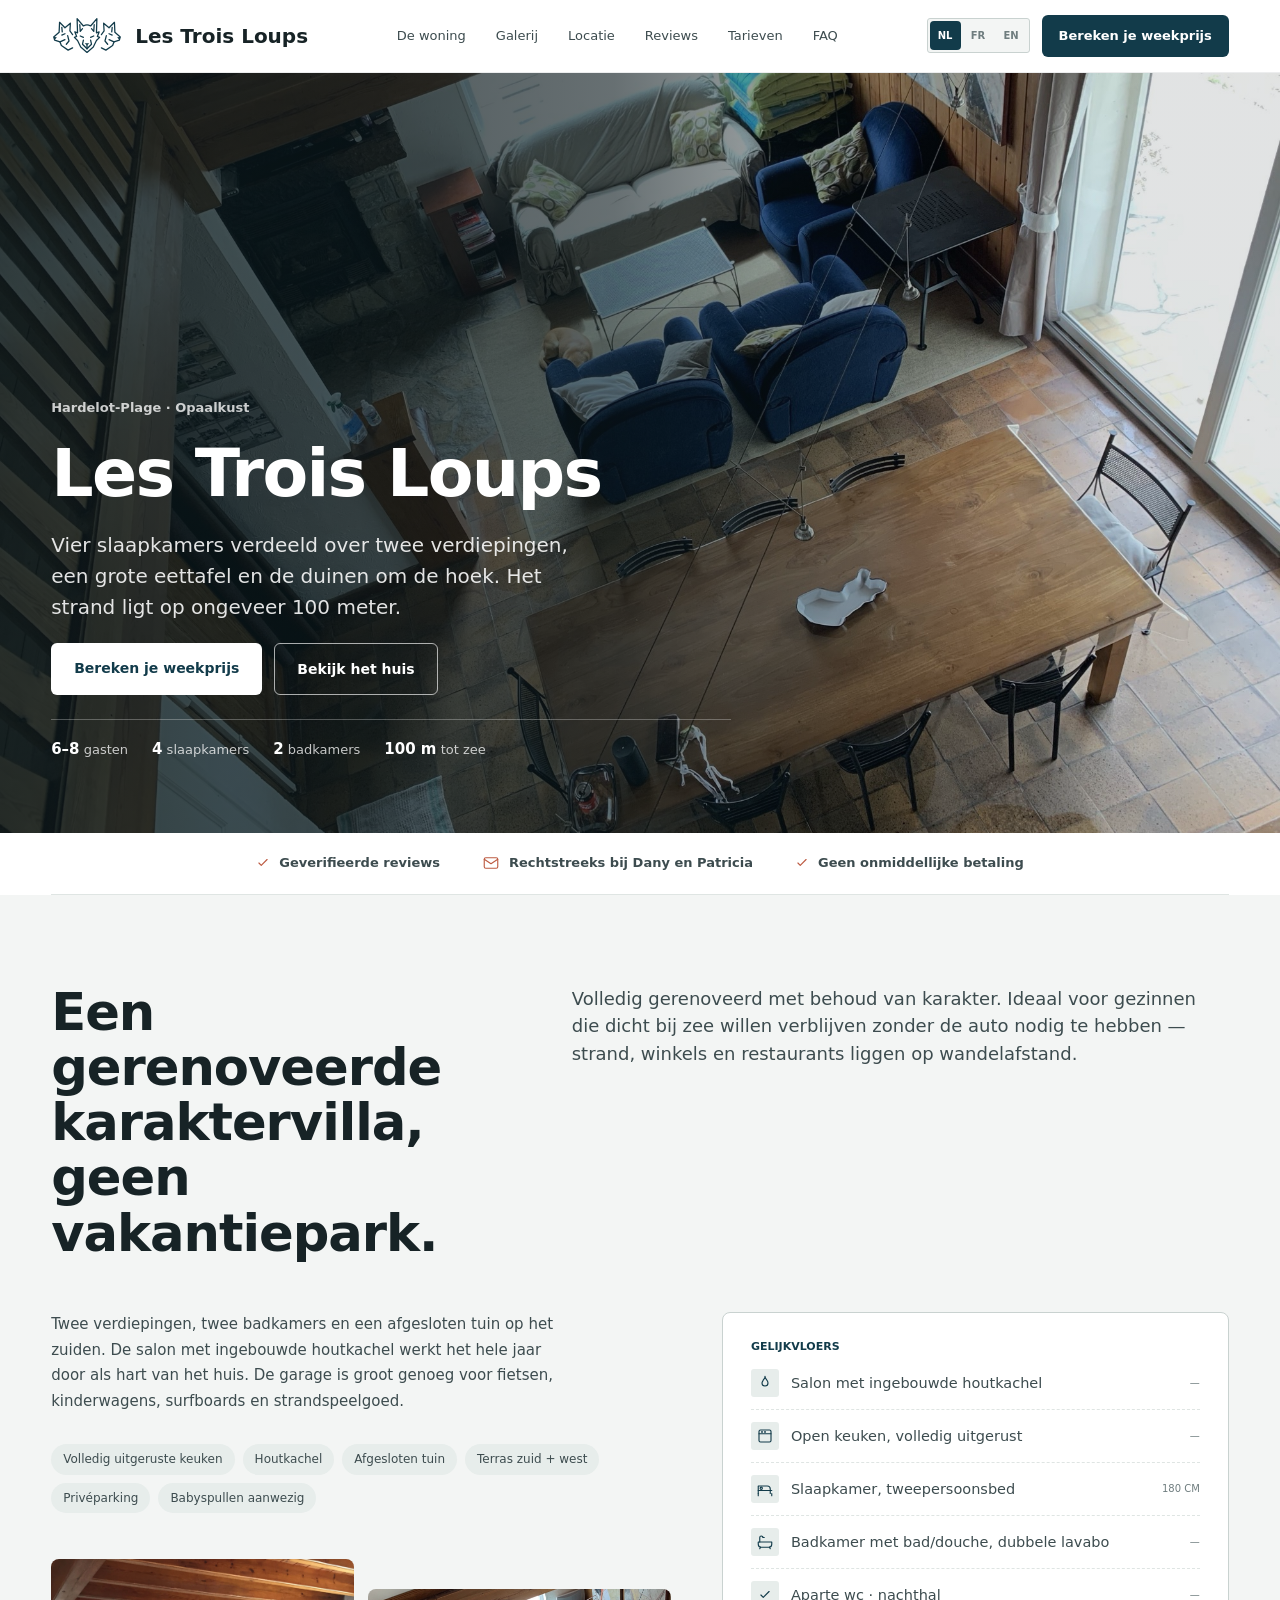
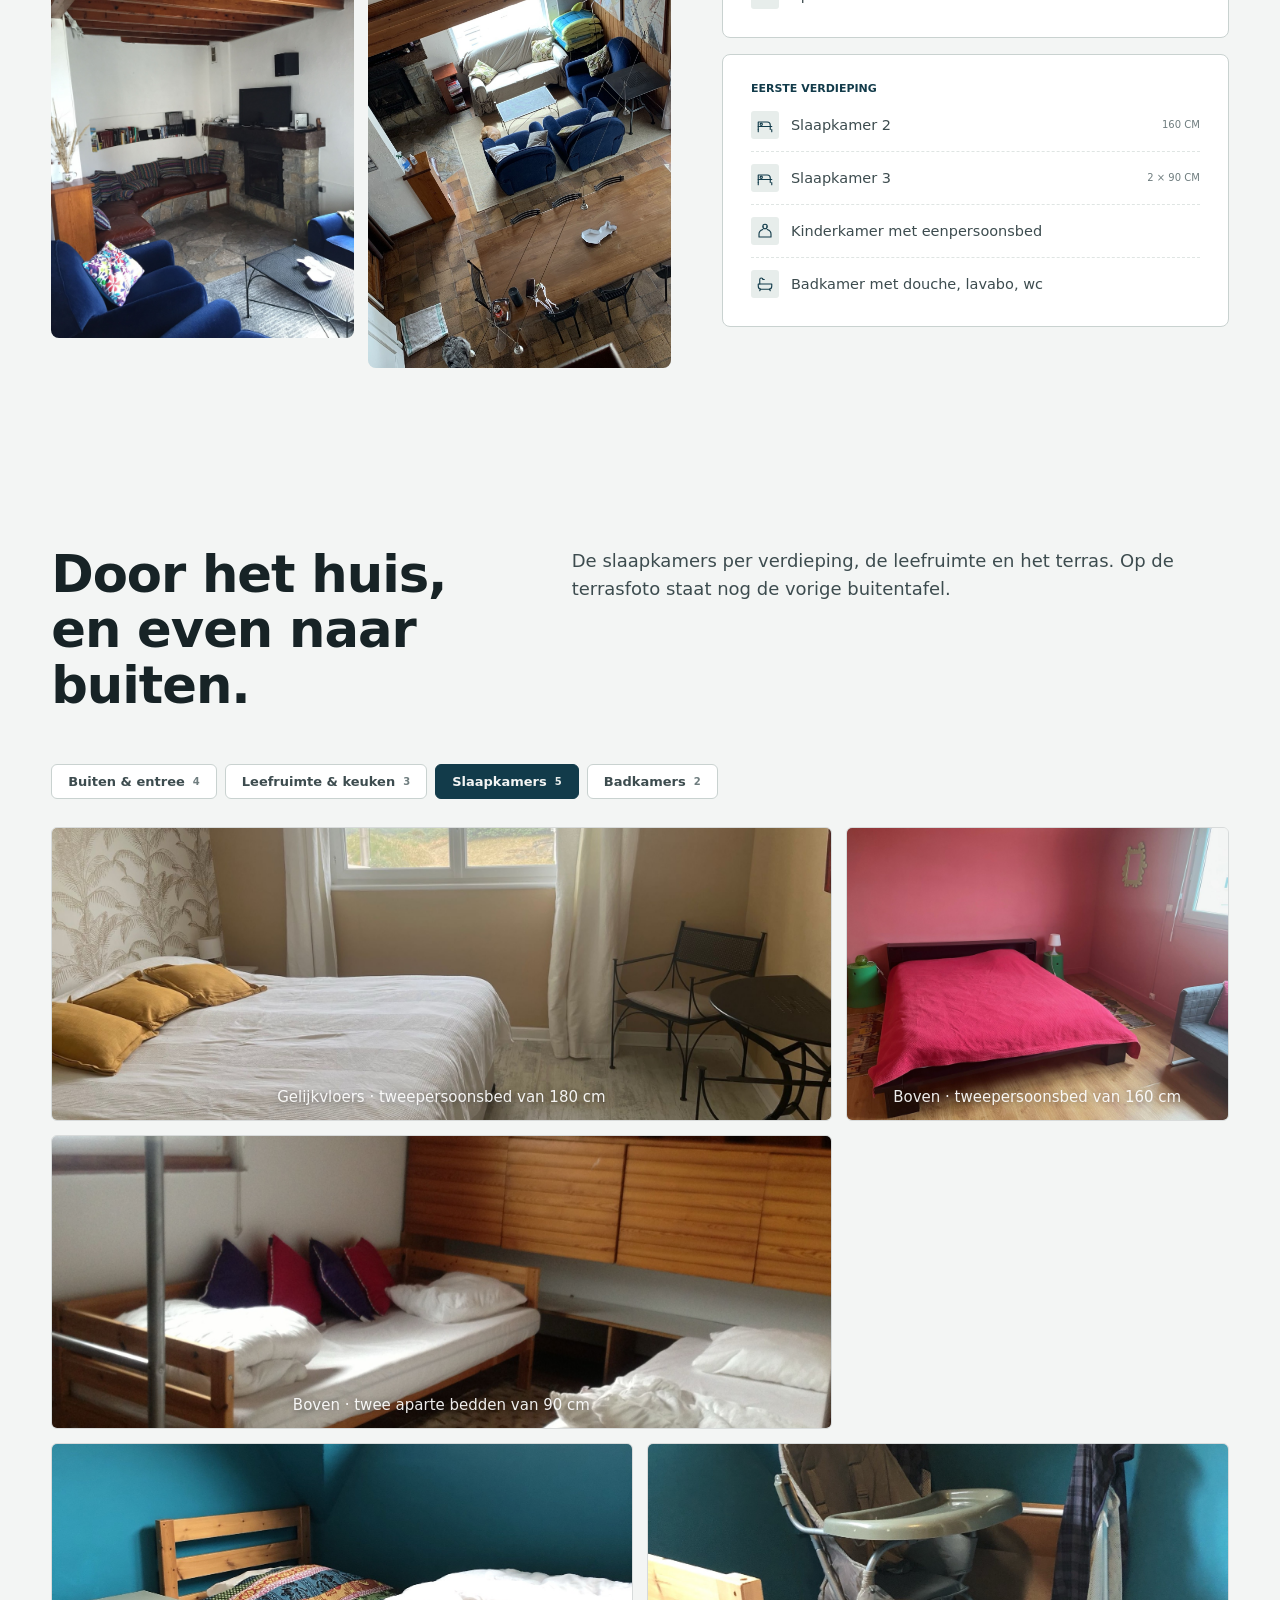
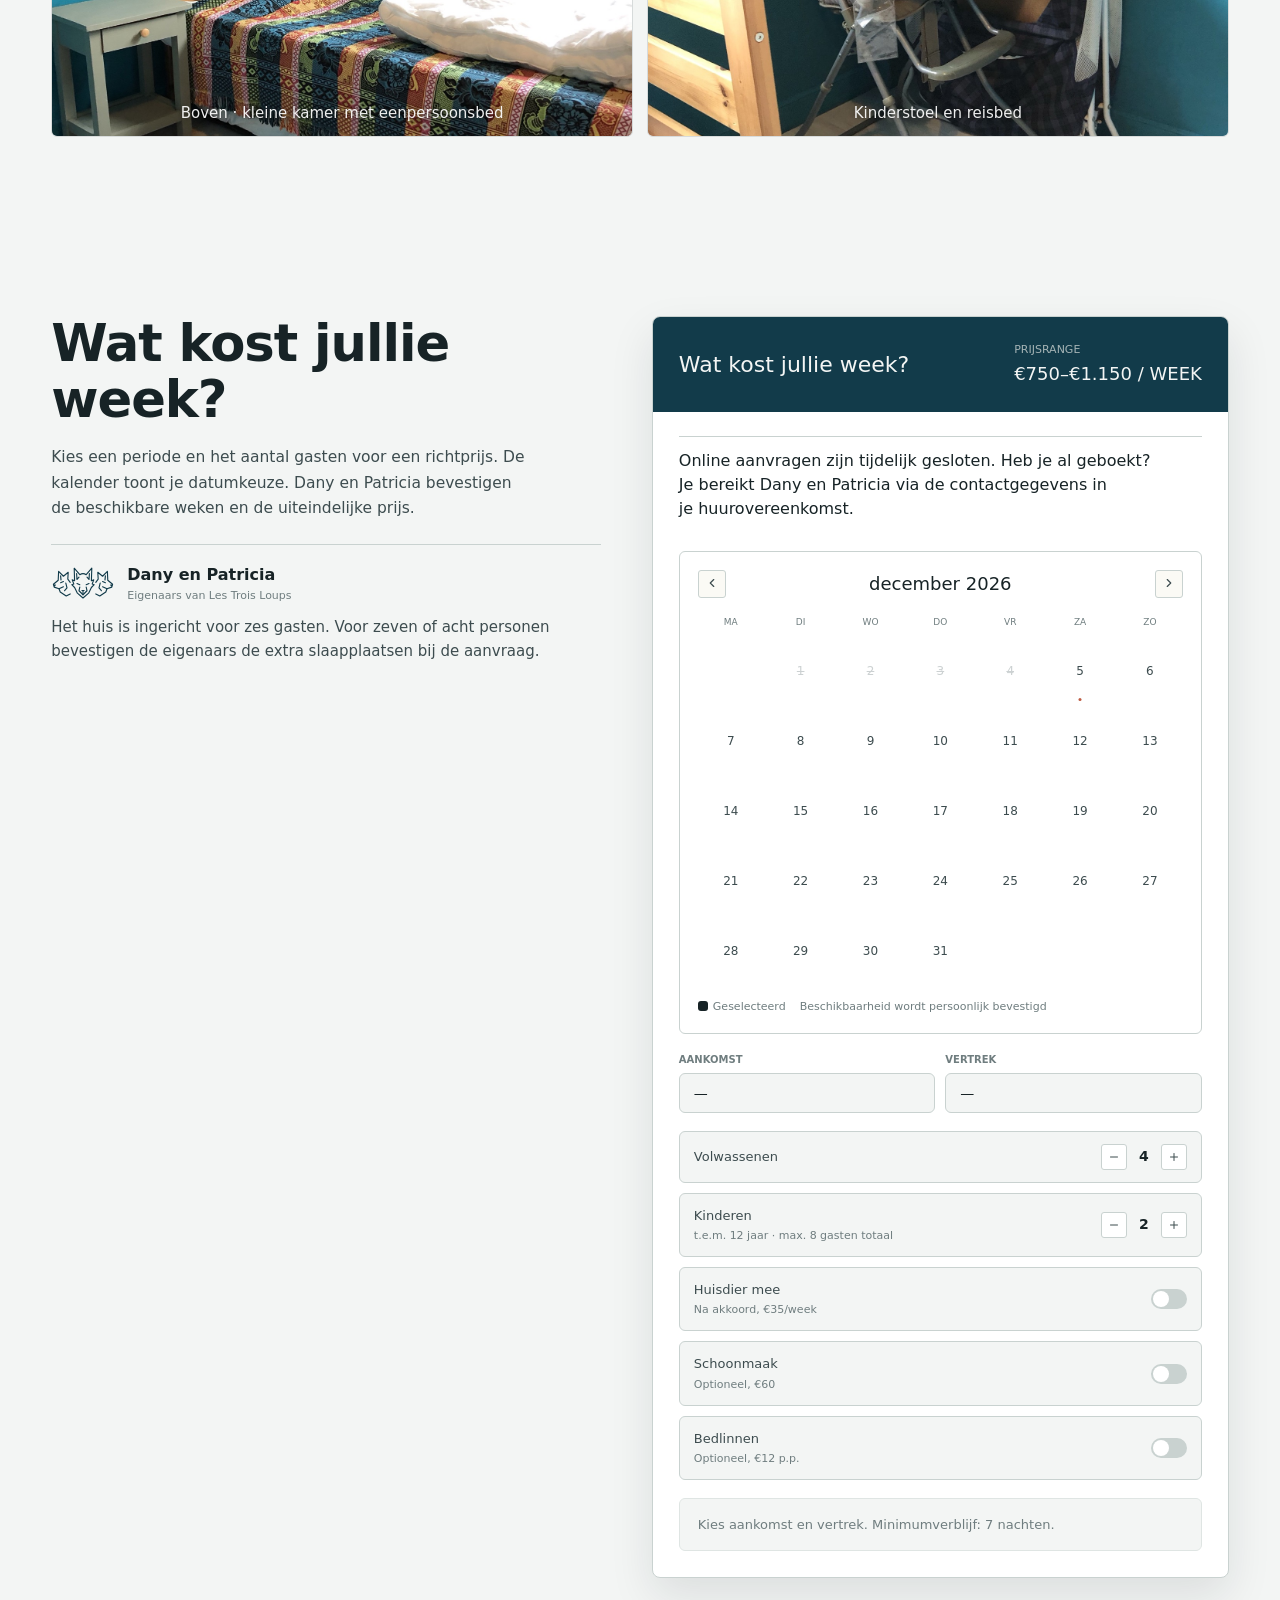
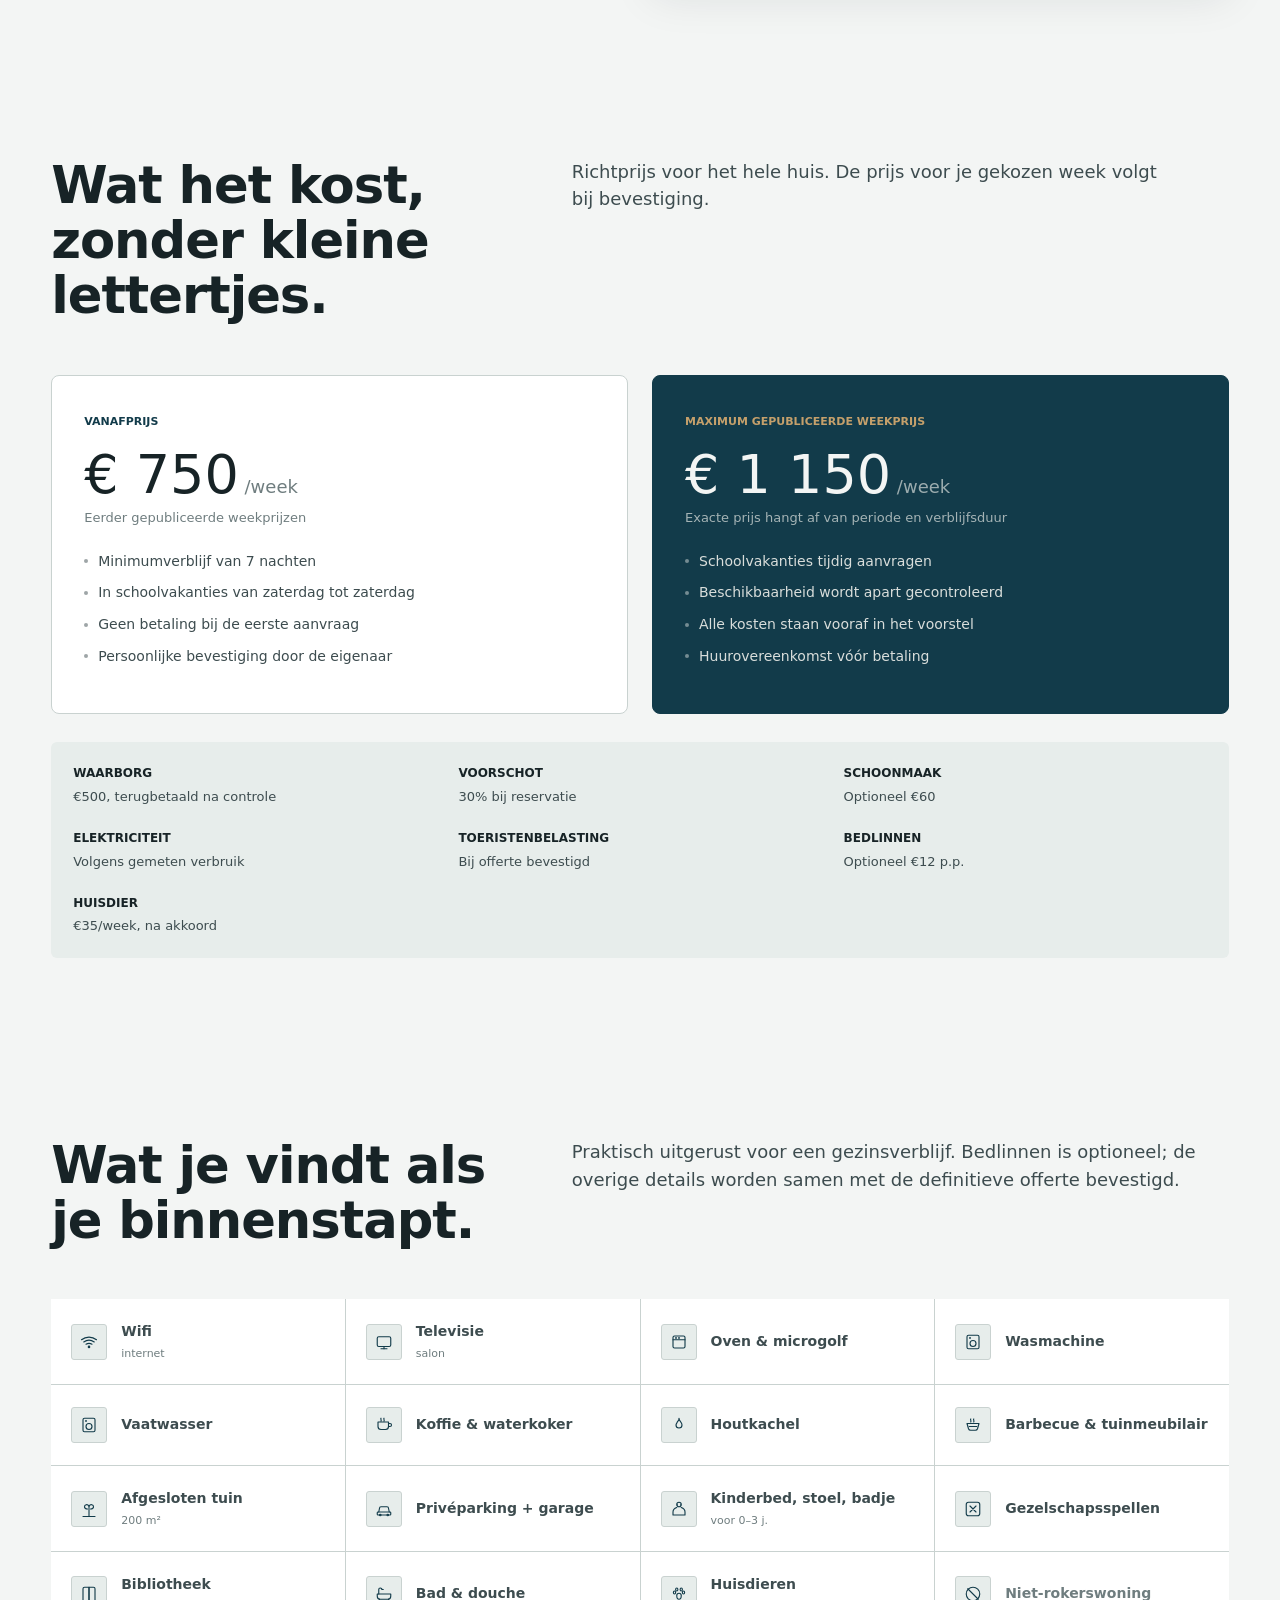
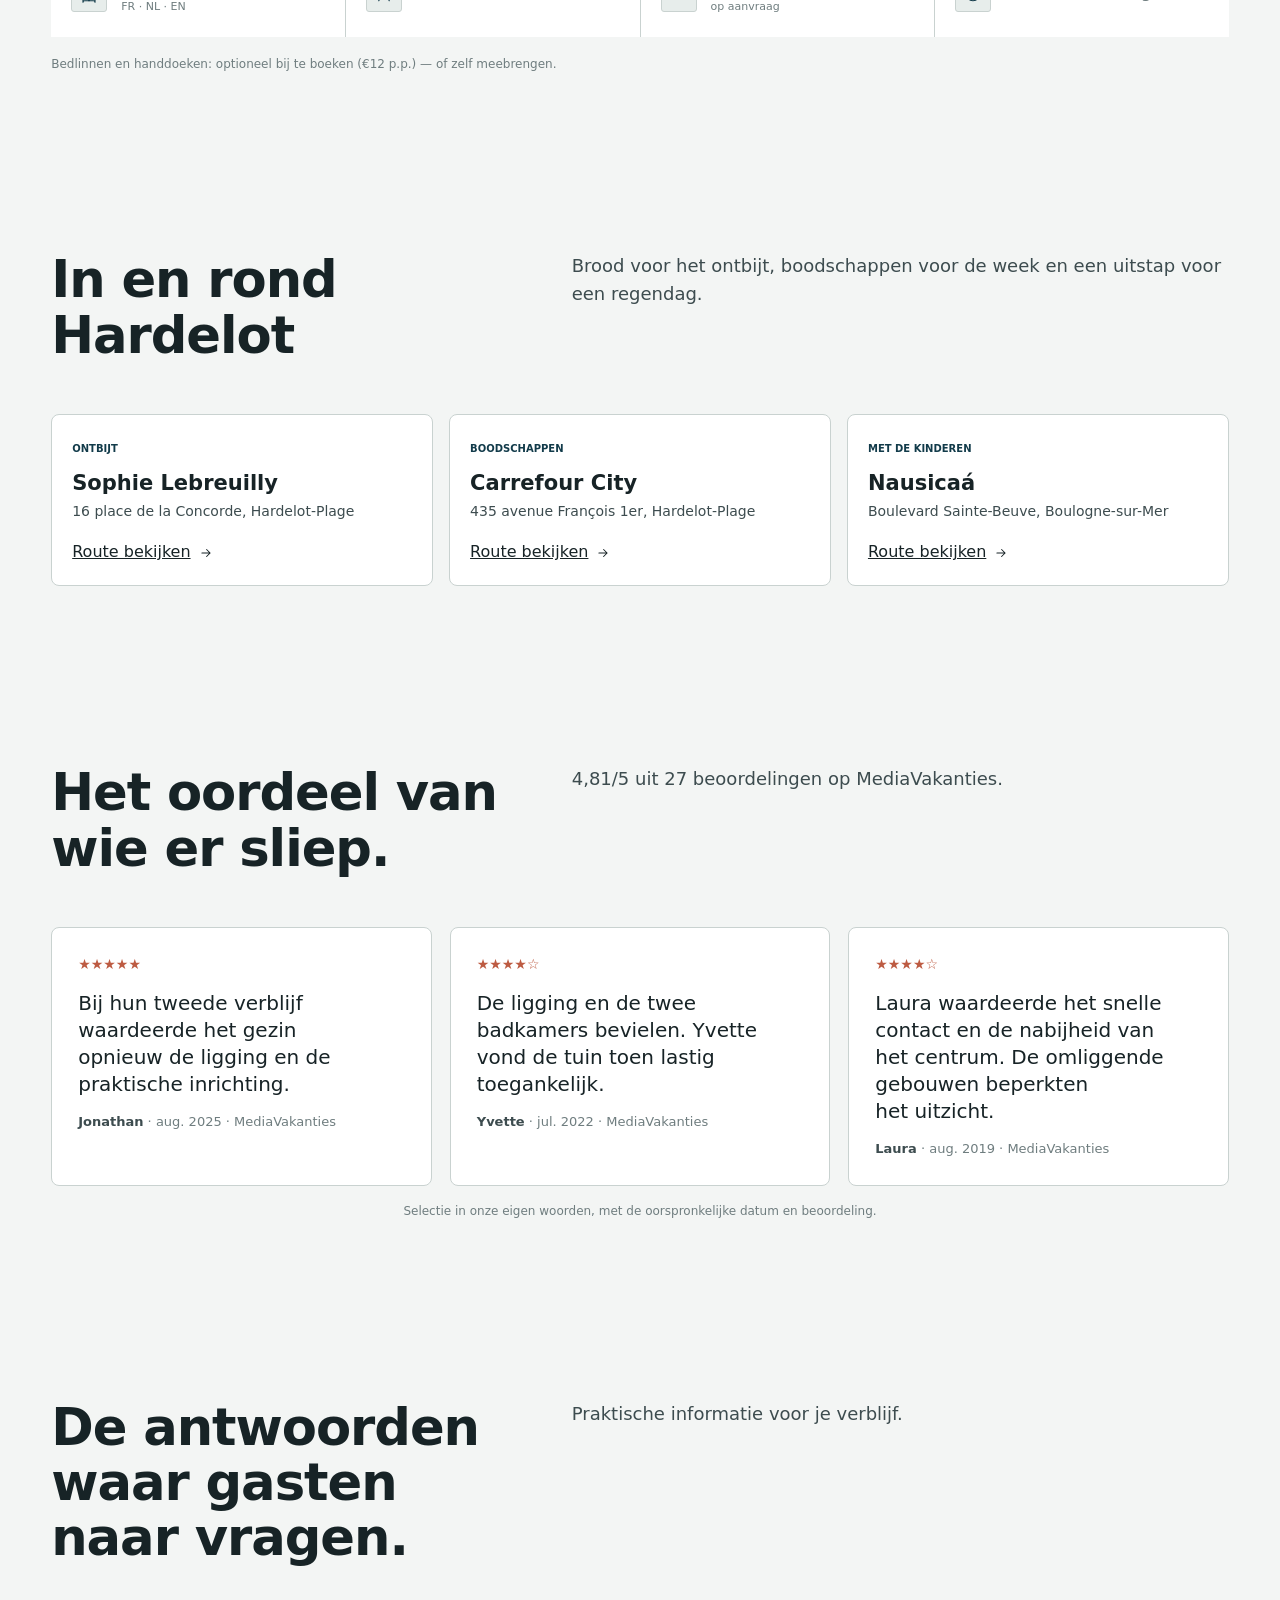
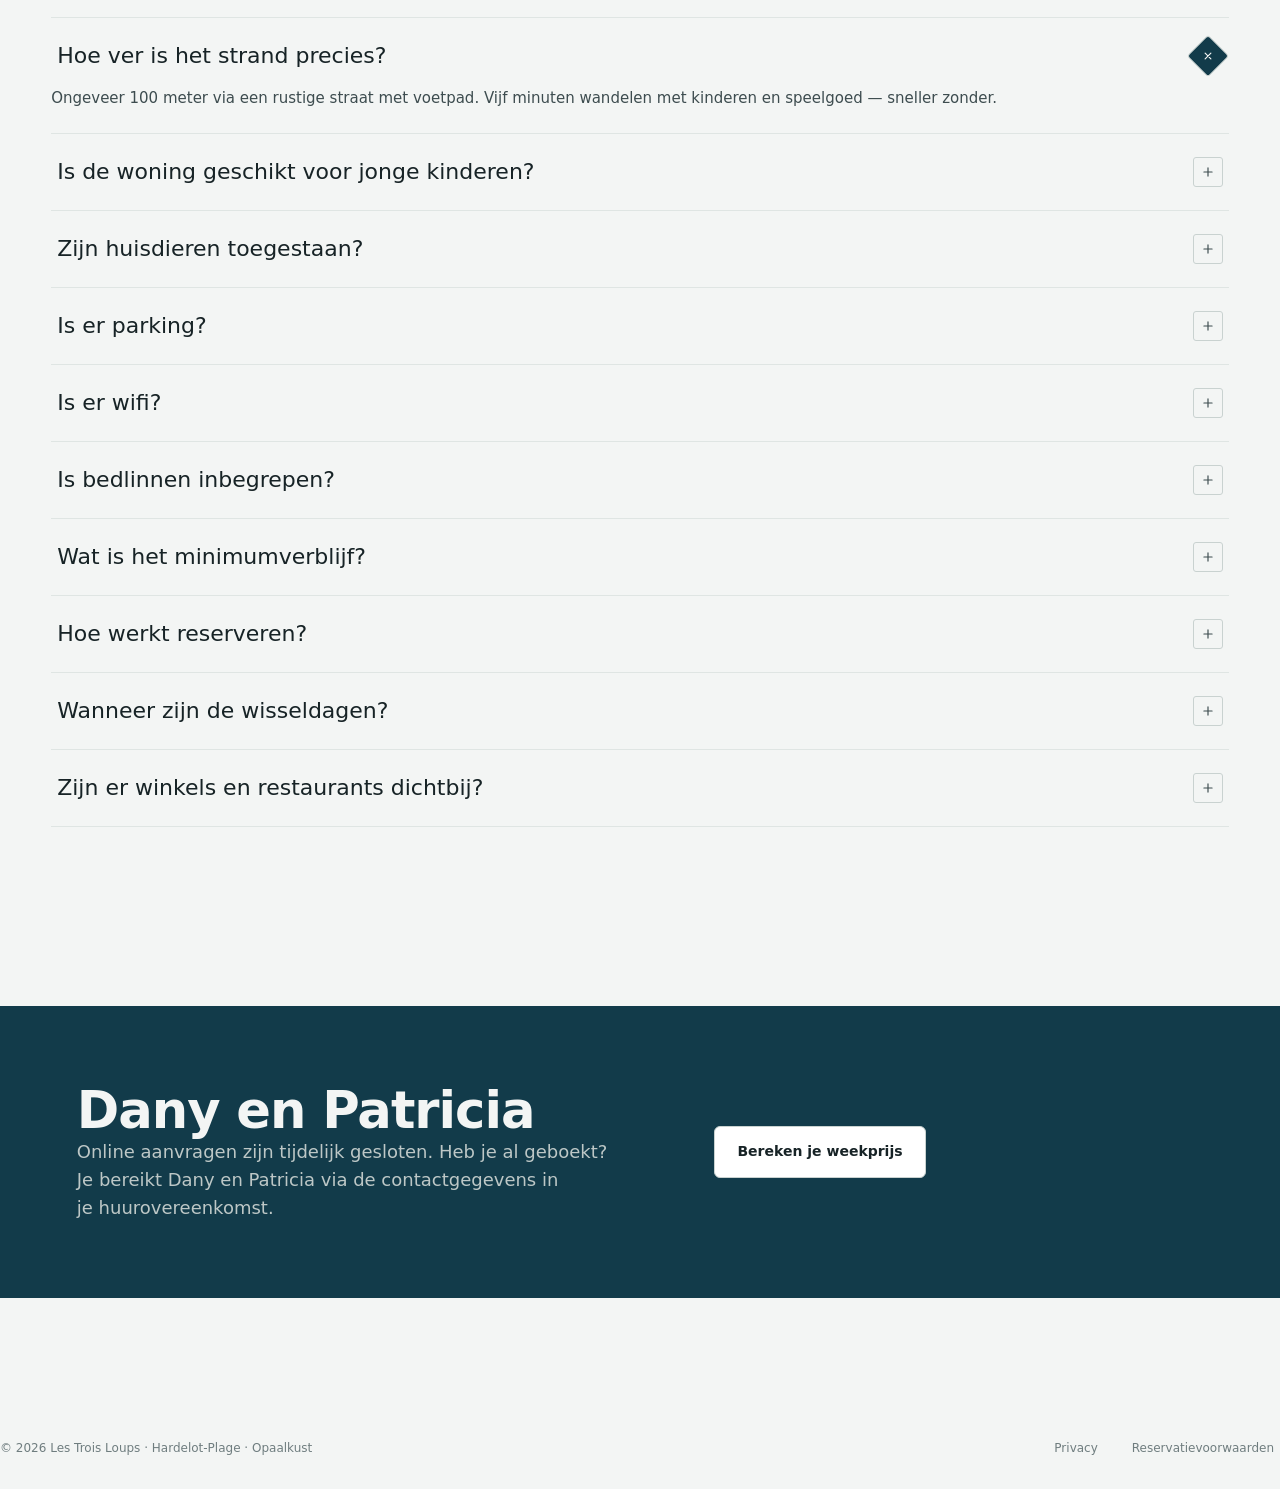
==== commit d6dcc741: "Publish visitor site from a1e57f8" ====
--- a/index.html
+++ b/index.html
@@ -21,19 +21,19 @@
   <meta property="og:title" content="Les Trois Loups · Vakantiehuis Hardelot"/>
   <meta property="og:description" content="Familiehuis voor 6–8 personen, op 100 m van het strand van Hardelot."/>
   <meta property="og:url" content="https://simluyt.github.io/les-trois-loups-site/"/>
-  <meta property="og:image" content="https://simluyt.github.io/les-trois-loups-site/assets/property/entree.jpeg"/>
+  <meta property="og:image" content="https://simluyt.github.io/les-trois-loups-site/assets/property/leefruimte.jpg"/>
   <meta property="og:locale" content="nl_BE"/>
   <meta name="twitter:card" content="summary_large_image"/>
   <link rel="preconnect" href="https://fonts.googleapis.com"/>
   <link rel="preconnect" href="https://fonts.gstatic.com" crossorigin/>
   <link href="https://fonts.googleapis.com/css2?family=Hanken+Grotesk:wght@400;500;600;700&display=swap" rel="stylesheet"/>
-  <link rel="stylesheet" href="assets/site.8383ad1341f2.css"/>
+  <link rel="stylesheet" href="assets/site.130debdb31d7.css"/>
 </head>
 <body>
   <div id="root"></div>
   <noscript>Deze website heeft JavaScript nodig om de foto's, talen en aanvraaghulp te tonen.</noscript>
   <script src="vendor/react.production.min.js"></script>
   <script src="vendor/react-dom.production.min.js"></script>
-  <script src="assets/site.cd627a529285.js"></script>
+  <script src="assets/site.8b4bca4e1b65.js"></script>
 </body>
 </html>
--- a/assets/site.130debdb31d7.css
+++ b/assets/site.130debdb31d7.css
@@ -0,0 +1,1687 @@
+/* ===========================
+   Les Trois Loups – Opaalkust
+   =========================== */
+
+:root {
+  --bg: #f3f5f4;
+  --bg-2: #e7edeb;
+  --bg-3: #cedbd8;
+  --paper: #ffffff;
+  --ink: #172326;
+  --ink-2: #3d4c4f;
+  --ink-3: #6f7d7f;
+  --rule: #c9d2d0;
+  --rule-soft: #dfe5e3;
+
+  --sea: #2e7189;
+  --sea-deep: #123b4a;
+  --sage: #7f9164;
+  --sage-deep: #4f6846;
+  --clay: #c5a06b;
+  --rust: #bd5b42;
+
+  --shadow-sm: 0 8px 24px rgba(20, 33, 42, 0.06);
+  --shadow-md: 0 18px 44px rgba(20, 33, 42, 0.10);
+  --shadow-lg: 0 22px 58px rgba(20, 33, 42, 0.16);
+
+  --serif: "Hanken Grotesk", system-ui, -apple-system, "Segoe UI", sans-serif;
+  --sans: "Hanken Grotesk", system-ui, -apple-system, "Segoe UI", sans-serif;
+  --mono: "Hanken Grotesk", system-ui, sans-serif;
+
+  --radius-sm: 3px;
+  --radius: 6px;
+  --radius-lg: 8px;
+  --radius-xl: 8px;
+
+  --pad: clamp(20px, 4vw, 56px);
+  --maxw: 1320px;
+}
+
+* { box-sizing: border-box; }
+html, body { margin: 0; padding: 0; overflow-x: hidden; }
+html { scroll-behavior: smooth; }
+
+body {
+  font-family: var(--sans);
+  font-weight: 400;
+  color: var(--ink);
+  background: var(--bg);
+  -webkit-font-smoothing: antialiased;
+  text-rendering: optimizeLegibility;
+  font-size: 16px;
+  line-height: 1.55;
+}
+
+h1, h2, h3, h4 {
+  font-family: var(--serif);
+  font-weight: 600;
+  letter-spacing: 0;
+  color: var(--ink);
+  margin: 0;
+  line-height: 1.08;
+}
+
+h1 { font-size: clamp(48px, 5.2vw, 72px); font-weight: 600; letter-spacing: -0.025em; }
+h2 { font-size: clamp(38px, 4vw, 54px); font-weight: 600; letter-spacing: -0.02em; }
+h3 { font-size: 28px; font-weight: 600; }
+
+@media (max-width: 900px) {
+  h1 { font-size: 52px; }
+  h2 { font-size: 38px; }
+  h3 { font-size: 24px; }
+  .lede { font-size: 20px; }
+}
+
+@media (max-width: 520px) {
+  h1 { font-size: 42px; }
+  h2 { font-size: 34px; }
+  h3 { font-size: 22px; }
+  .lede { font-size: 19px; }
+}
+
+p { margin: 0; text-wrap: pretty; }
+
+a { color: inherit; text-decoration: none; }
+
+.mobile-break { display: none; }
+
+button { font-family: inherit; cursor: pointer; border: none; background: none; color: inherit; }
+button:disabled { cursor: not-allowed; opacity: 0.55; }
+
+input, select, textarea {
+  font-family: inherit;
+  font-size: 14px;
+  color: var(--ink);
+}
+
+/* ---- Layout helpers ---- */
+.wrap {
+  max-width: var(--maxw);
+  margin: 0 auto;
+  padding: 0 var(--pad);
+  position: relative;
+}
+
+.eyebrow {
+  font-family: var(--sans);
+  font-size: 11px;
+  font-weight: 600;
+  letter-spacing: 0;
+  text-transform: uppercase;
+  color: var(--sage-deep);
+}
+
+.lede {
+  font-family: var(--sans);
+  font-style: normal;
+  font-size: 18px;
+  line-height: 1.55;
+  color: var(--ink-2);
+  font-weight: 400;
+}
+
+@media (max-width: 900px) {
+  .lede { font-size: 20px; }
+}
+
+@media (max-width: 520px) {
+  .lede { font-size: 19px; }
+}
+
+.rule {
+  height: 1px;
+  background: var(--rule);
+  border: 0;
+}
+
+/* ---- Buttons ---- */
+.btn {
+  display: inline-flex;
+  align-items: center;
+  justify-content: center;
+  gap: 10px;
+  padding: 14px 22px;
+  border-radius: var(--radius);
+  font-family: var(--sans);
+  font-size: 14px;
+  font-weight: 600;
+  letter-spacing: 0;
+  transition: all 0.2s ease;
+  border: 1px solid transparent;
+  white-space: nowrap;
+}
+.btn-primary {
+  background: var(--sea-deep);
+  color: var(--paper);
+}
+.btn-primary:hover { background: var(--ink); transform: translateY(-1px); }
+
+.btn-ghost {
+  background: transparent;
+  color: var(--sea-deep);
+  border-color: var(--sea-deep);
+}
+.btn-ghost:hover { background: var(--sea-deep); color: var(--bg); }
+
+.btn-sage {
+  background: var(--sage-deep);
+  color: var(--bg);
+}
+.btn-sage:hover { background: var(--ink); }
+
+.btn-soft {
+  background: var(--paper);
+  color: var(--ink);
+  border: 1px solid var(--rule);
+}
+.btn-soft:hover { background: var(--bg-2); }
+
+/* ---- Nav ---- */
+.nav {
+  position: sticky;
+  top: 0;
+  z-index: 50;
+  background: rgba(255, 255, 255, 0.94);
+  backdrop-filter: saturate(120%) blur(10px);
+  -webkit-backdrop-filter: saturate(120%) blur(10px);
+  border-bottom: 1px solid rgba(20,33,42,0.08);
+  transition: border 0.2s ease;
+}
+.nav.scrolled { border-bottom: 1px solid var(--rule); }
+.nav-inner {
+  max-width: var(--maxw);
+  margin: 0 auto;
+  padding: 14px var(--pad);
+  display: flex;
+  align-items: center;
+  justify-content: space-between;
+  gap: 24px;
+}
+.brand {
+  display: flex;
+  align-items: center;
+  gap: 12px;
+  font-family: var(--sans);
+  font-size: 20px;
+  font-weight: 700;
+  letter-spacing: 0;
+}
+.brand-mark {
+  width: 72px;
+  height: 44px;
+  object-fit: contain;
+  flex: 0 0 72px;
+}
+.nav-links {
+  display: flex;
+  gap: 30px;
+  font-size: 13px;
+  font-weight: 500;
+  color: var(--ink-2);
+}
+.nav-links a:hover { color: var(--ink); }
+.nav-right { display: flex; gap: 12px; align-items: center; }
+.language-switcher {
+  display: inline-flex;
+  flex: 0 0 auto;
+  gap: 2px;
+  padding: 2px;
+  border: 1px solid var(--rule);
+  border-radius: var(--radius-sm);
+  background: var(--bg);
+}
+.language-switcher button {
+  width: 31px;
+  height: 29px;
+  border-radius: 4px;
+  color: var(--ink-3);
+  font-size: 10px;
+  font-weight: 700;
+  letter-spacing: 0;
+}
+.language-switcher button:hover { color: var(--ink); }
+.language-switcher button.active {
+  color: var(--paper);
+  background: var(--sea-deep);
+}
+@media (max-width: 1100px) {
+  .nav-inner { gap: 16px; }
+  .nav-links { gap: 18px; }
+}
+@media (max-width: 900px) {
+  .nav-links { display: none; }
+}
+
+@media (max-width: 640px) {
+  .wrap {
+    width: 100%;
+    max-width: 100%;
+    padding: 0 20px;
+  }
+  .nav-inner {
+    display: grid;
+    grid-template-columns: minmax(0, 1fr) auto;
+    padding: 12px 20px;
+    gap: 12px;
+  }
+  .brand {
+    font-size: 20px;
+    gap: 10px;
+    min-width: 0;
+  }
+  .brand span:last-child {
+    overflow: hidden;
+    text-overflow: ellipsis;
+    white-space: nowrap;
+  }
+  .brand-mark {
+    width: 64px;
+    height: 38px;
+    flex: 0 0 64px;
+  }
+  .nav-right {
+    gap: 8px;
+  }
+  .nav-right > .btn-primary {
+    display: none;
+  }
+}
+@media (max-width: 420px) {
+  .brand span:last-child { display: none; }
+}
+
+/* ---- Hero ---- */
+.hero {
+  position: relative;
+  min-height: clamp(620px, calc(100svh - 96px), 760px);
+  display: grid;
+  color: var(--paper);
+  background: #1b2b2f;
+  overflow: hidden;
+}
+.hero::before {
+  content: "";
+  position: absolute;
+  inset: 0;
+  z-index: 1;
+  background: linear-gradient(90deg, rgba(10, 24, 28, 0.84) 0%, rgba(10, 24, 28, 0.62) 48%, rgba(10, 24, 28, 0.12) 78%);
+}
+.hero .wrap { width: 100%; min-height: inherit; z-index: 2; }
+.hero-grid {
+  min-height: inherit;
+  display: flex;
+  align-items: flex-end;
+}
+.hero-copy {
+  width: min(680px, 58%);
+  padding: clamp(64px, 9vh, 104px) 0 clamp(54px, 8vh, 88px);
+  display: flex;
+  flex-direction: column;
+  gap: 20px;
+}
+.hero-meta {
+  font-size: 13px;
+  letter-spacing: 0;
+  color: rgba(255, 255, 255, 0.78);
+  font-weight: 600;
+}
+.hero h1 { color: var(--paper); max-width: 660px; }
+.hero .lede { color: rgba(255, 255, 255, 0.88); font-size: 20px; }
+.hero-actions { display: flex; gap: 12px; flex-wrap: wrap; }
+.hero-actions .btn-primary { background: var(--paper); color: var(--sea-deep); }
+.hero-actions .btn-primary:hover { background: #edf2f0; color: var(--ink); }
+.hero-actions .btn-ghost { color: var(--paper); border-color: rgba(255,255,255,0.65); }
+.hero-actions .btn-ghost:hover { background: rgba(255,255,255,0.10); color: var(--paper); }
+.hero-stats {
+  display: flex;
+  flex-wrap: wrap;
+  gap: 12px 24px;
+  padding-top: 18px;
+  margin-top: 4px;
+  border-top: 1px solid rgba(255,255,255,0.28);
+  color: rgba(255,255,255,0.76);
+  font-size: 13px;
+}
+.hero-stats strong { color: var(--paper); font-size: 15px; font-weight: 700; }
+
+.hero-media {
+  position: absolute;
+  inset: 0;
+  height: 100%;
+  background: #1b2b2f;
+}
+.hero-media .actual-img { object-position: center 46%; }
+
+@media (max-width: 960px) {
+  .hero::before { background: linear-gradient(90deg, rgba(10,24,28,0.82), rgba(10,24,28,0.44)); }
+  .hero-copy { width: min(680px, 76%); }
+}
+
+@media (max-width: 640px) {
+  .hero {
+    min-height: clamp(660px, calc(100svh - 84px), 760px);
+  }
+  .hero-copy {
+    width: 100%;
+    padding: 46px 0 40px;
+    gap: 18px;
+  }
+  .hero h1 {
+    max-width: calc(100vw - 40px);
+    font-size: 42px;
+    line-height: 1.02;
+    overflow-wrap: anywhere;
+  }
+  .hero .lede {
+    max-width: calc(100vw - 40px);
+    font-size: 17px;
+    overflow-wrap: anywhere;
+  }
+  .hero-meta { font-size: 12px; }
+  .hero-actions {
+    display: grid;
+    grid-template-columns: 1fr;
+    gap: 10px;
+    max-width: calc(100vw - 40px);
+  }
+  .hero-actions .btn-ghost {
+    display: none;
+  }
+  .hero-actions .btn {
+    width: 100%;
+    min-width: 0;
+    white-space: normal;
+  }
+  .hero-stats { gap: 10px 16px; max-width: calc(100vw - 40px); }
+  .hero-stats span { flex: 1 1 calc(50% - 16px); }
+  .hero::before {
+    background: linear-gradient(180deg, rgba(10,24,28,0.34) 0%, rgba(10,24,28,0.78) 46%, rgba(10,24,28,0.92) 100%);
+  }
+  .hero-media .actual-img { object-position: 62% center; }
+}
+
+/* ---- Image placeholders ---- */
+.img-ph {
+  position: relative;
+  width: 100%;
+  height: 100%;
+  overflow: hidden;
+  background: var(--bg-2);
+}
+.img-ph::before {
+  display: none;
+}
+.hero-media > .img-ph {
+  background: var(--bg-2);
+}
+.hero-media > .img-ph::before {
+  display: none;
+}
+.hero-media > .img-ph .lbl,
+.hero-media > .img-ph .icon {
+  display: none;
+}
+.img-ph .lbl {
+  position: absolute;
+  top: 14px;
+  left: 14px;
+  font-family: var(--mono);
+  font-size: 10px;
+  letter-spacing: 0;
+  text-transform: uppercase;
+  color: rgba(255,255,255,0.86);
+  background: rgba(20, 33, 42, 0.58);
+  padding: 5px 9px;
+  border-radius: var(--radius-sm);
+  z-index: 2;
+}
+.img-ph .icon {
+  position: absolute;
+  inset: 0;
+  display: flex;
+  align-items: center;
+  justify-content: center;
+  font-family: var(--serif);
+  font-style: normal;
+  color: rgba(255,255,255,0.4);
+  font-size: clamp(40px, 6vw, 80px);
+  pointer-events: none;
+}
+.img-ph .actual-img {
+  position: absolute;
+  inset: 0;
+  width: 100%;
+  height: 100%;
+  object-fit: cover;
+  z-index: 0;
+}
+
+/* ---- Compact proof bar ---- */
+.trust-wrap { background: var(--paper); }
+.trust-bar {
+  min-height: 62px;
+  display: flex;
+  align-items: center;
+  justify-content: center;
+  gap: 20px 42px;
+  border-bottom: 1px solid var(--rule-soft);
+}
+.trust-bar span {
+  display: flex;
+  align-items: center;
+  gap: 9px;
+  color: var(--ink-2);
+  font-size: 13px;
+  font-weight: 600;
+  text-align: center;
+}
+.trust-bar svg { color: var(--rust); flex: 0 0 auto; }
+@media (max-width: 760px) {
+  .trust-bar { min-height: 0; padding: 16px 0; gap: 10px 20px; flex-wrap: wrap; justify-content: flex-start; }
+  .trust-bar span { flex: 1 1 100%; text-align: left; }
+}
+
+/* Palette variants for placeholders */
+.ph-sea  { --ph-top:#6fa4b6; --ph-bot:#1f5367; }
+.ph-dune { --ph-top:#d6c48d; --ph-bot:#8e7a4e; }
+.ph-bos  { --ph-top:#839766; --ph-bot:#3e533c; }
+.ph-wood { --ph-top:#b98357; --ph-bot:#4b3424; }
+.ph-mist { --ph-top:#cbd7d9; --ph-bot:#75888e; }
+.ph-stone{ --ph-top:#b1b4aa; --ph-bot:#586061; }
+.ph-sun  { --ph-top:#f0ae70; --ph-bot:#d45f3e; }
+.ph-night{ --ph-top:#203946; --ph-bot:#101a20; }
+
+/* ---- Section base ---- */
+section.block { padding: clamp(50px, 7vw, 110px) 0; position: relative; }
+.section-head {
+  display: grid;
+  grid-template-columns: 1fr 1.4fr;
+  gap: clamp(24px, 4vw, 60px);
+  align-items: start;
+  margin-bottom: clamp(28px, 4vw, 56px);
+}
+.section-head .meta { display: flex; flex-direction: column; gap: 0; }
+.section-head .meta .num {
+  font-family: var(--mono);
+  font-size: 11px;
+  letter-spacing: 0;
+  color: var(--sea-deep);
+  font-weight: 600;
+}
+@media (max-width: 800px) {
+  .section-head { grid-template-columns: 1fr; }
+}
+
+/* ---- About / property ---- */
+.about-grid {
+  display: grid;
+  grid-template-columns: 1.1fr 0.9fr;
+  gap: clamp(24px, 4vw, 60px);
+}
+.about-text { display: flex; flex-direction: column; gap: 22px; }
+.about-lead { font-family: var(--serif); font-size: 26px; line-height: 1.35; font-weight: 400; }
+@media (max-width: 520px) {
+  .about-lead { font-size: 22px; }
+}
+.floor-card {
+  background: var(--paper);
+  border: 1px solid var(--rule);
+  border-radius: var(--radius-lg);
+  padding: 28px;
+  box-shadow: none;
+}
+.floor-card h4 {
+  font-family: var(--sans);
+  font-size: 11px;
+  font-weight: 800;
+  letter-spacing: 0;
+  text-transform: uppercase;
+  color: var(--sea-deep);
+  margin-bottom: 16px;
+}
+.floor-list { list-style: none; padding: 0; margin: 0; display: flex; flex-direction: column; gap: 12px; }
+.floor-list li {
+  display: grid;
+  grid-template-columns: 28px 1fr auto;
+  align-items: center;
+  gap: 12px;
+  font-size: 14.5px;
+  color: var(--ink-2);
+  padding-bottom: 12px;
+  border-bottom: 1px dashed var(--rule-soft);
+}
+.floor-list li:last-child { border-bottom: 0; padding-bottom: 0; }
+.floor-list .iconbox {
+  width: 28px; height: 28px;
+  border-radius: var(--radius-sm);
+  background: var(--bg-2);
+  display: flex; align-items: center; justify-content: center;
+  color: var(--sea-deep);
+}
+.floor-list .meta { font-family: var(--mono); font-size: 10px; color: var(--ink-3); text-transform: uppercase; letter-spacing: 0; }
+@media (max-width: 900px) { .about-grid { grid-template-columns: 1fr; } }
+
+/* ---- Gallery ---- */
+.gallery-tabs { display: flex; flex-wrap: wrap; gap: 8px; margin-bottom: 28px; }
+.gallery-tab {
+  padding: 9px 16px;
+  border-radius: var(--radius);
+  font-size: 13px;
+  font-weight: 600;
+  color: var(--ink-2);
+  border: 1px solid var(--rule);
+  background: var(--paper);
+  display: inline-flex;
+  align-items: center;
+  gap: 8px;
+  transition: all 0.18s ease;
+}
+.gallery-tab .count { font-family: var(--mono); font-size: 10px; color: var(--ink-3); }
+.gallery-tab:hover { border-color: var(--ink); }
+.gallery-tab.active {
+  background: var(--sea-deep);
+  color: var(--bg);
+  border-color: var(--sea-deep);
+}
+.gallery-tab.active .count { color: var(--bg-2); }
+
+.gallery-grid {
+  display: grid;
+  grid-template-columns: repeat(12, 1fr);
+  grid-auto-rows: 140px;
+  grid-auto-flow: dense;
+  gap: 14px;
+}
+.gallery-item {
+  width: 100%;
+  padding: 0;
+  border-radius: var(--radius);
+  overflow: hidden;
+  position: relative;
+  cursor: pointer;
+  transition: opacity 0.2s ease;
+  border: 1px solid rgba(20,33,42,0.12);
+}
+.gallery-item:hover { opacity: 0.9; }
+.gallery-item .cap {
+  position: absolute;
+  left: 14px;
+  bottom: 14px;
+  right: 14px;
+  font-family: var(--serif);
+  font-style: normal;
+  font-size: 15px;
+  color: rgba(255,255,255,0.92);
+  text-shadow: 0 1px 6px rgba(0,0,0,0.4);
+  z-index: 2;
+}
+
+/* Layout patterns for gallery */
+.g-tall { grid-column: span 4; grid-row: span 3; }
+.g-wide { grid-column: span 8; grid-row: span 2; }
+.g-sq   { grid-column: span 4; grid-row: span 2; }
+.g-med  { grid-column: span 6; grid-row: span 2; }
+.g-sm   { grid-column: span 3; grid-row: span 2; }
+.g-full { grid-column: span 12; grid-row: span 2; }
+
+@media (max-width: 900px) {
+  .gallery-grid { grid-template-columns: repeat(6, 1fr); grid-auto-rows: 120px; }
+  .g-tall, .g-wide, .g-sq, .g-med, .g-sm, .g-full { grid-column: span 6; grid-row: span 2; }
+}
+
+/* ---- Amenities ---- */
+.amenity-grid {
+  display: grid;
+  grid-template-columns: repeat(4, 1fr);
+  gap: 1px;
+  background: var(--rule);
+  border-radius: 0;
+  overflow: hidden;
+  border: 0;
+}
+.amenity {
+  background: var(--paper);
+  padding: 22px 20px;
+  display: flex;
+  align-items: center;
+  gap: 14px;
+  font-size: 14px;
+  color: var(--ink-2);
+  transition: background 0.2s;
+}
+.amenity:hover { background: #eef5f4; }
+.amenity.muted { color: var(--ink-3); }
+.amenity .ico {
+  flex: 0 0 36px;
+  width: 36px; height: 36px;
+  border-radius: var(--radius-sm);
+  background: var(--bg-2);
+  border: 1px solid var(--rule);
+  display: flex; align-items: center; justify-content: center;
+  color: var(--sea-deep);
+}
+.amenity .label { font-weight: 600; }
+.amenity .sub { font-size: 11px; color: var(--ink-3); margin-top: 2px; letter-spacing: 0; }
+
+@media (max-width: 900px) { .amenity-grid { grid-template-columns: repeat(2, 1fr); } }
+@media (max-width: 480px) { .amenity-grid { grid-template-columns: 1fr; } }
+
+/* ---- Location ---- */
+.location-block {
+  background: transparent;
+  border: 0;
+  border-radius: 0;
+  padding: 0;
+}
+.location-intro {
+  display: grid;
+  grid-template-columns: 0.9fr 1.1fr;
+  gap: clamp(18px, 3vw, 40px);
+  align-items: end;
+  margin-bottom: 28px;
+  padding-bottom: 24px;
+  border-bottom: 1px solid var(--rule);
+}
+.location-intro h3 {
+  margin-top: 10px;
+}
+.location-intro p {
+  color: var(--ink-2);
+  line-height: 1.65;
+  max-width: 620px;
+}
+.local-grid {
+  display: grid;
+  grid-template-columns: repeat(3, minmax(0, 1fr));
+  gap: 16px;
+}
+.local-card {
+  background: var(--paper);
+  border: 1px solid var(--rule);
+  border-radius: var(--radius-lg);
+  padding: 20px;
+  box-shadow: none;
+}
+.local-card-head {
+  min-height: 54px;
+  display: flex;
+  align-items: flex-start;
+  margin-bottom: 8px;
+}
+.local-list {
+  display: flex;
+  flex-direction: column;
+}
+.loc-grid {
+  display: grid;
+  grid-template-columns: 1fr 1fr;
+  gap: clamp(28px, 4vw, 56px);
+}
+.map-card {
+  position: relative;
+  aspect-ratio: 1 / 1;
+  background: #e6edf0;
+  border-radius: var(--radius-lg);
+  overflow: hidden;
+  border: 1px solid var(--ink);
+  box-shadow: var(--shadow-sm);
+}
+.leaflet-map {
+  width: 100%;
+  height: 100%;
+  filter: saturate(0.94) hue-rotate(5deg) brightness(1.02) contrast(1.03);
+}
+.leaflet-container {
+  background: #e6edf0 !important;
+  font-family: var(--sans) !important;
+}
+/* Attribution: keep visible but subtle */
+.leaflet-control-attribution {
+  background: rgba(255, 253, 247, 0.82) !important;
+  font-size: 9px !important;
+  color: var(--ink-3) !important;
+  padding: 2px 6px !important;
+}
+.leaflet-control-attribution a { color: var(--ink-2) !important; }
+.leaflet-control-zoom {
+  border: none !important;
+  box-shadow: var(--shadow-sm) !important;
+  margin: 14px !important;
+}
+.leaflet-control-zoom a {
+  background: var(--paper) !important;
+  color: var(--ink) !important;
+  border: 1px solid var(--rule-soft) !important;
+  width: 30px !important;
+  height: 30px !important;
+  line-height: 30px !important;
+  font-family: var(--serif) !important;
+  font-weight: 400 !important;
+  font-size: 18px !important;
+}
+.leaflet-control-zoom a:hover { background: var(--ink) !important; color: var(--bg) !important; }
+.leaflet-control-zoom a:first-child { border-radius: 4px 4px 0 0 !important; }
+.leaflet-control-zoom a:last-child { border-radius: 0 0 4px 4px !important; }
+.privacy-pin {
+  width: 22px;
+  height: 22px;
+  background: var(--rust);
+  border: 3px solid var(--bg);
+  border-radius: 50%;
+  box-shadow: 0 6px 16px rgba(0,0,0,0.3);
+  animation: pinPulse 2.4s ease-out infinite;
+  margin-left: -11px;
+  margin-top: -11px;
+}
+@keyframes pinPulse {
+  0%, 100% { box-shadow: 0 6px 16px rgba(0,0,0,0.3), 0 0 0 0 rgba(212,95,62,0.34); }
+  50% { box-shadow: 0 6px 16px rgba(0,0,0,0.3), 0 0 0 14px rgba(212,95,62,0); }
+}
+.map-compass {
+  position: absolute;
+  top: 14px;
+  right: 14px;
+  z-index: 400;
+  width: 38px;
+  height: 38px;
+  border-radius: var(--radius-sm);
+  background: rgba(255, 253, 247, 0.92);
+  border: 1px solid var(--rule-soft);
+  display: flex;
+  align-items: center;
+  justify-content: center;
+  box-shadow: var(--shadow-sm);
+  pointer-events: none;
+}
+.map-disclaimer {
+  position: absolute;
+  bottom: 14px;
+  left: 14px;
+  right: 14px;
+  background: rgba(255, 253, 247, 0.92);
+  backdrop-filter: blur(6px);
+  border-radius: var(--radius);
+  padding: 10px 14px;
+  font-size: 12px;
+  color: var(--ink-2);
+}
+
+.poi-list { display: flex; flex-direction: column; gap: 0; }
+.poi-group {
+  display: flex;
+  align-items: baseline;
+  gap: 10px;
+  padding: 18px 0 8px;
+  border-bottom: 1px solid transparent;
+}
+.poi-group:first-child { padding-top: 0; }
+.poi-group-label {
+  font-family: var(--sans);
+  font-size: 10px;
+  font-weight: 800;
+  letter-spacing: 0;
+  text-transform: uppercase;
+  color: var(--sea-deep);
+}
+.poi-group-sub {
+  font-family: var(--serif);
+  font-style: normal;
+  font-size: 13px;
+  color: var(--ink-3);
+}
+.poi {
+  display: grid;
+  grid-template-columns: 36px 1fr auto;
+  gap: 14px;
+  align-items: center;
+  padding: 14px 0;
+  border-bottom: 1px solid var(--rule-soft);
+}
+.poi:last-child { border-bottom: 0; }
+.poi .ico {
+  width: 36px; height: 36px; border-radius: var(--radius-sm);
+  display: flex; align-items: center; justify-content: center;
+  background: var(--paper);
+  color: var(--sea-deep);
+  border: 1px solid var(--rule);
+}
+.poi .name { font-weight: 600; }
+.poi .desc { font-size: 12px; color: var(--ink-3); }
+.poi .dist {
+  font-family: var(--mono);
+  font-size: 12px;
+  color: var(--ink-2);
+  letter-spacing: 0;
+  font-weight: 500;
+}
+@media (max-width: 1000px) {
+  .local-grid { grid-template-columns: 1fr; }
+  .local-card-head { min-height: 0; }
+}
+@media (max-width: 900px) {
+  .loc-grid { grid-template-columns: 1fr; }
+  .location-intro { grid-template-columns: 1fr; align-items: start; }
+}
+@media (max-width: 560px) {
+  .local-card { padding: 16px; }
+  .poi { grid-template-columns: 32px 1fr; gap: 12px; align-items: start; }
+  .poi .ico { width: 32px; height: 32px; }
+  .poi .dist { grid-column: 2; font-size: 11px; }
+}
+
+/* ---- Families band ---- */
+.families {
+  background: #173b43;
+  color: var(--bg);
+  border-radius: 0;
+  padding: clamp(40px, 6vw, 80px);
+  position: relative;
+  overflow: hidden;
+}
+.families h2 { color: var(--bg); }
+.families .lede { color: rgba(255,253,247,0.78); }
+.families-head {
+  display: grid;
+  grid-template-columns: 1.2fr 1fr;
+  gap: clamp(24px, 4vw, 60px);
+  align-items: end;
+}
+.families-grid {
+  display: grid;
+  grid-template-columns: repeat(3, 1fr);
+  gap: 18px;
+  margin-top: 36px;
+}
+.family-card {
+  background: transparent;
+  border: 1px solid rgba(255, 253, 247, 0.16);
+  border-radius: var(--radius);
+  padding: 22px;
+}
+.family-card .ico {
+  width: 40px; height: 40px;
+  border-radius: var(--radius-sm);
+  background: rgba(255, 253, 247, 0.12);
+  display: flex; align-items: center; justify-content: center;
+  color: var(--bg-2);
+  margin-bottom: 14px;
+}
+.family-card h4 {
+  font-family: var(--serif);
+  font-size: 20px;
+  font-weight: 600;
+  color: var(--bg);
+  margin-bottom: 6px;
+}
+.family-card p { font-size: 13.5px; color: rgba(255,253,247,0.7); line-height: 1.5; }
+@media (max-width: 900px) {
+  .families-head, .families-grid { grid-template-columns: 1fr; }
+}
+
+/* ---- Reviews ---- */
+.reviews-grid {
+  display: grid;
+  grid-template-columns: repeat(3, 1fr);
+  gap: 18px;
+}
+.review {
+  background: var(--paper);
+  border: 1px solid var(--rule);
+  border-radius: var(--radius-lg);
+  padding: 26px;
+  display: flex;
+  flex-direction: column;
+  gap: 14px;
+}
+.review .stars { color: var(--rust); font-size: 14px; letter-spacing: 0; }
+.review .quote {
+  font-family: var(--serif);
+  font-size: 20px;
+  font-weight: 500;
+  line-height: 1.35;
+  color: var(--ink);
+}
+.review .author { font-size: 13px; color: var(--ink-3); }
+.review .author strong { color: var(--ink-2); font-weight: 600; }
+@media (max-width: 900px) { .reviews-grid { grid-template-columns: 1fr; } }
+.review-note {
+  font-size: 12px;
+  color: var(--ink-3);
+  margin-top: 16px;
+  text-align: center;
+  font-style: normal;
+}
+
+/* ---- Tarieven ---- */
+.rates-grid {
+  display: grid;
+  grid-template-columns: 1fr 1fr;
+  gap: 24px;
+}
+.rate-card {
+  background: var(--paper);
+  border: 1px solid var(--rule);
+  border-radius: var(--radius-lg);
+  padding: 32px;
+  position: relative;
+}
+.rate-card.featured {
+  background: var(--sea-deep);
+  color: var(--bg);
+  border-color: var(--sea-deep);
+}
+.rate-card.featured h3, .rate-card.featured .price { color: var(--bg); }
+.rate-card .season {
+  font-family: var(--sans);
+  font-size: 11px;
+  font-weight: 800;
+  letter-spacing: 0;
+  text-transform: uppercase;
+  color: var(--sea-deep);
+}
+.rate-card.featured .season { color: var(--clay); }
+.rate-card .price { font-family: var(--serif); font-size: 54px; font-weight: 400; line-height: 1; margin-top: 16px; }
+.rate-card .per { font-size: 13px; color: var(--ink-3); margin-top: 6px; }
+.rate-card.featured .per { color: rgba(255,253,247,0.62); }
+.rate-card ul { list-style: none; padding: 0; margin-top: 22px; display: flex; flex-direction: column; gap: 10px; font-size: 14px; }
+.rate-card ul li { display: flex; align-items: center; gap: 10px; color: var(--ink-2); }
+.rate-card.featured ul li { color: rgba(255,253,247,0.84); }
+.rate-card ul li::before {
+  content: "";
+  width: 4px; height: 4px; background: currentColor; border-radius: 50%;
+  opacity: 0.5;
+}
+.rate-meta {
+  margin-top: 28px;
+  padding: 22px;
+  background: var(--bg-2);
+  border-radius: var(--radius);
+  display: grid;
+  grid-template-columns: repeat(3, 1fr);
+  gap: 22px;
+  font-size: 13px;
+  color: var(--ink-2);
+}
+.rate-meta strong { color: var(--ink); display: block; font-size: 12px; letter-spacing: 0; text-transform: uppercase; margin-bottom: 4px; font-weight: 800; }
+@media (max-width: 800px) {
+  .rates-grid { grid-template-columns: 1fr; }
+  .rate-meta { grid-template-columns: 1fr; }
+}
+
+/* ---- FAQ ---- */
+.faq-list { display: flex; flex-direction: column; gap: 0; }
+.faq-item {
+  border-bottom: 1px solid var(--rule-soft);
+  padding: 22px 0;
+}
+.faq-item:first-child { border-top: 1px solid var(--rule-soft); }
+.faq-q {
+  width: 100%;
+  text-align: left;
+  display: flex;
+  align-items: center;
+  justify-content: space-between;
+  gap: 16px;
+  font-family: var(--serif);
+  font-size: 22px;
+  font-weight: 500;
+  color: var(--ink);
+  cursor: pointer;
+}
+.faq-q .plus {
+  width: 30px; height: 30px;
+  border-radius: var(--radius-sm);
+  border: 1px solid var(--rule);
+  display: flex; align-items: center; justify-content: center;
+  flex-shrink: 0;
+  transition: all 0.2s ease;
+  font-size: 18px;
+  color: var(--ink-2);
+}
+.faq-item.open .faq-q .plus { background: var(--sea-deep); color: var(--bg); transform: rotate(45deg); }
+.faq-a {
+  max-height: 0;
+  overflow: hidden;
+  transition: max-height 0.3s ease, padding 0.2s ease;
+  color: var(--ink-2);
+  font-size: 15px;
+  line-height: 1.65;
+}
+.faq-item.open .faq-a { max-height: 400px; padding-top: 14px; }
+
+/* ---- Reservation Widget ---- */
+.book-section {
+  background: transparent;
+  border: 0;
+  border-radius: 0;
+  padding: 0;
+}
+.book-grid {
+  display: grid;
+  grid-template-columns: 1fr 1.05fr;
+  gap: clamp(24px, 4vw, 56px);
+  align-items: start;
+}
+.book-side { display: flex; flex-direction: column; gap: 18px; }
+.qualifier strong {
+  display: block;
+  color: var(--ink);
+  font-size: 13px;
+  font-weight: 700;
+}
+.owner-note {
+  display: grid;
+  grid-template-columns: 64px 1fr;
+  gap: 12px;
+  align-items: center;
+  padding: 18px 0 0;
+  border-top: 1px solid var(--rule);
+  background: transparent;
+}
+.owner-avatar {
+  width: 64px;
+  height: 40px;
+  display: grid;
+  place-items: center;
+  background: transparent;
+}
+.owner-avatar img { width: 64px; height: 40px; object-fit: contain; }
+.owner-note small { display: block; color: var(--ink-3); font-size: 11px; }
+.owner-note p { grid-column: 1 / -1; color: var(--ink-2); font-family: var(--serif); font-size: 15px; line-height: 1.55; }
+.book-card {
+  background: var(--paper);
+  border: 1px solid var(--rule);
+  border-radius: var(--radius-lg);
+  box-shadow: var(--shadow-md);
+  overflow: hidden;
+}
+.book-card .head {
+  padding: 24px 26px;
+  background: var(--sea-deep);
+  color: var(--bg);
+  display: flex;
+  align-items: center;
+  justify-content: space-between;
+}
+.book-card .head h3 {
+  font-family: var(--serif);
+  color: var(--bg);
+  font-size: 22px;
+  font-weight: 500;
+}
+.book-card .head .from {
+  font-size: 11px;
+  letter-spacing: 0;
+  text-transform: uppercase;
+  color: rgba(255,253,247,0.62);
+}
+.book-card .head .from strong { color: var(--bg); display: block; font-family: var(--serif); font-size: 18px; letter-spacing: 0; margin-top: 2px; font-weight: 500; }
+.book-body { padding: 24px 26px 26px; display: flex; flex-direction: column; gap: 18px; }
+
+.field-row { display: grid; grid-template-columns: 1fr 1fr; gap: 10px; }
+.field {
+  display: flex;
+  flex-direction: column;
+  gap: 6px;
+}
+.field label {
+  font-size: 10px;
+  letter-spacing: 0;
+  text-transform: uppercase;
+  font-weight: 800;
+  color: var(--ink-3);
+}
+.field input, .field select, .field textarea {
+  padding: 11px 14px;
+  border: 1px solid var(--rule);
+  border-radius: var(--radius);
+  background: var(--bg);
+  font-size: 14px;
+  color: var(--ink);
+  font-family: inherit;
+  width: 100%;
+}
+.field input:focus, .field select:focus, .field textarea:focus {
+  outline: none;
+  border-color: var(--sea-deep);
+  background: var(--paper);
+  box-shadow: 0 0 0 3px rgba(46,113,137,0.12);
+}
+.field textarea { resize: vertical; min-height: 70px; }
+
+.toggle-row {
+  display: flex;
+  align-items: center;
+  justify-content: space-between;
+  padding: 12px 14px;
+  background: var(--bg);
+  border: 1px solid var(--rule);
+  border-radius: var(--radius);
+}
+.toggle-row .label { font-size: 13px; color: var(--ink-2); font-weight: 500; }
+.toggle-row .label small { display: block; color: var(--ink-3); font-size: 11px; font-weight: 400; margin-top: 1px; }
+.toggle { width: 36px; height: 20px; border-radius: 999px; background: var(--rule); position: relative; transition: background 0.2s; cursor: pointer; flex-shrink: 0; }
+.toggle::after {
+  content: "";
+  position: absolute;
+  top: 2px; left: 2px;
+  width: 16px; height: 16px;
+  background: var(--paper);
+  border-radius: 50%;
+  transition: transform 0.2s;
+}
+.toggle.on { background: var(--sea-deep); }
+.toggle.on::after { transform: translateX(16px); }
+
+.price-summary {
+  background: var(--bg);
+  border-radius: var(--radius);
+  padding: 16px 18px;
+  display: flex;
+  flex-direction: column;
+  gap: 8px;
+  border: 1px solid var(--rule-soft);
+}
+.price-row { display: flex; justify-content: space-between; font-size: 13px; color: var(--ink-2); }
+.price-row.total { border-top: 1px solid var(--rule-soft); padding-top: 10px; margin-top: 4px; font-family: var(--serif); font-size: 22px; color: var(--ink); font-weight: 500; }
+.price-row.total .right { font-weight: 500; }
+.price-row .right { font-variant-numeric: tabular-nums; }
+.form-hint,
+.form-warning {
+  font-size: 13px;
+  line-height: 1.5;
+}
+.form-hint { color: var(--ink-3); }
+.form-warning {
+  color: var(--rust);
+  font-weight: 600;
+}
+
+.inquiry-ready {
+  padding: 18px;
+  border: 1px solid var(--sea-deep);
+  background: var(--bg-2);
+}
+.inquiry-ready > strong { display: block; margin-bottom: 5px; }
+.inquiry-ready p { color: var(--ink-2); font-size: 13px; line-height: 1.55; }
+.inquiry-actions { display: flex; gap: 10px; margin-top: 14px; flex-wrap: wrap; }
+.inquiry-actions .btn { flex: 1 1 180px; }
+
+/* Price checker */
+.price-check {
+  background: var(--paper);
+  border: 1px solid var(--rule);
+  border-radius: var(--radius);
+  padding: 16px 18px;
+}
+.price-check .pc-head {
+  display: flex;
+  align-items: center;
+  justify-content: space-between;
+  margin-bottom: 12px;
+  gap: 8px;
+}
+.price-check .pc-title {
+  font-size: 11px;
+  letter-spacing: 0;
+  text-transform: uppercase;
+  font-weight: 800;
+  color: var(--sea-deep);
+  display: inline-flex;
+  align-items: center;
+  gap: 6px;
+}
+.pc-badge {
+  font-size: 10px;
+  font-weight: 600;
+  letter-spacing: 0;
+  padding: 3px 8px;
+  border-radius: var(--radius-sm);
+  text-transform: uppercase;
+}
+.pc-badge.good  { background: rgba(138,148,118,0.18); color: var(--sage-deep); }
+.pc-badge.fair  { background: rgba(94,117,133,0.16); color: var(--sea-deep); }
+.pc-badge.high  { background: rgba(167,106,74,0.18); color: var(--rust); }
+
+.pc-bar {
+  position: relative;
+  height: 38px;
+  background: linear-gradient(90deg,
+    rgba(138,148,118,0.22) 0%,
+    rgba(138,148,118,0.22) 33%,
+    rgba(94,117,133,0.22) 33%,
+    rgba(94,117,133,0.22) 66%,
+    rgba(167,106,74,0.22) 66%,
+    rgba(167,106,74,0.22) 100%);
+  border-radius: var(--radius-sm);
+  overflow: visible;
+}
+.pc-bar .market-band {
+  position: absolute;
+  top: 4px; bottom: 4px;
+  background: rgba(20,33,42,0.05);
+  border-left: 1px dashed var(--ink-3);
+  border-right: 1px dashed var(--ink-3);
+}
+.pc-bar .yours {
+  position: absolute;
+  top: -6px;
+  width: 4px;
+  height: 50px;
+  background: var(--sea-deep);
+  border-radius: 4px;
+  transition: left 0.35s ease;
+}
+.pc-bar .yours::after {
+  content: attr(data-label);
+  position: absolute;
+  top: -22px;
+  left: 50%;
+  transform: translateX(-50%);
+  background: var(--sea-deep);
+  color: var(--bg);
+  font-family: var(--mono);
+  font-size: 10px;
+  padding: 3px 7px;
+  border-radius: var(--radius-sm);
+  white-space: nowrap;
+}
+.pc-legend {
+  display: flex;
+  justify-content: space-between;
+  margin-top: 10px;
+  font-family: var(--mono);
+  font-size: 10px;
+  color: var(--ink-3);
+  letter-spacing: 0;
+}
+.pc-explainer {
+  font-size: 12.5px;
+  color: var(--ink-2);
+  line-height: 1.5;
+  margin-top: 12px;
+}
+.pc-factors {
+  display: grid;
+  grid-template-columns: repeat(2, 1fr);
+  gap: 6px 12px;
+  margin-top: 12px;
+  font-size: 11px;
+  color: var(--ink-3);
+}
+.pc-factors div {
+  display: flex;
+  justify-content: space-between;
+  gap: 8px;
+  padding: 4px 0;
+  border-bottom: 1px dashed var(--rule-soft);
+}
+.pc-factors div span:last-child { font-family: var(--mono); color: var(--ink-2); }
+
+.book-side {
+  display: flex;
+  flex-direction: column;
+  gap: 22px;
+}
+.book-side .qualifier {
+  display: flex;
+  align-items: center;
+  gap: 12px;
+  padding: 0;
+  background: transparent;
+  border: 0;
+  border-radius: 0;
+  font-size: 13.5px;
+  color: var(--ink-2);
+}
+.book-side .qualifier .ic {
+  width: 30px; height: 30px;
+  flex-shrink: 0;
+  border-radius: var(--radius-sm);
+  background: var(--bg-2);
+  display: flex; align-items: center; justify-content: center;
+  color: var(--sea-deep);
+}
+
+/* Mini calendar */
+.cal {
+  background: var(--paper);
+  border: 1px solid var(--rule);
+  border-radius: var(--radius);
+  padding: 18px;
+}
+.cal-head {
+  display: flex;
+  align-items: center;
+  justify-content: space-between;
+  margin-bottom: 14px;
+}
+.cal-head .month {
+  font-family: var(--serif);
+  font-size: 18px;
+  font-weight: 500;
+}
+.cal-head button {
+  width: 28px; height: 28px;
+  border-radius: var(--radius-sm);
+  border: 1px solid var(--rule);
+  background: #fbfaf5;
+  color: var(--ink-2);
+}
+.cal-head button:hover { background: var(--sea-deep); color: var(--bg); }
+.cal-grid {
+  display: grid;
+  grid-template-columns: repeat(7, 1fr);
+  gap: 4px;
+  font-family: var(--mono);
+}
+.cal-dow {
+  font-size: 9px;
+  text-transform: uppercase;
+  color: var(--ink-3);
+  text-align: center;
+  padding: 4px 0;
+  letter-spacing: 0;
+}
+.cal-day {
+  aspect-ratio: 1;
+  display: flex;
+  align-items: center;
+  justify-content: center;
+  font-size: 12px;
+  border-radius: var(--radius-sm);
+  color: var(--ink-2);
+  cursor: pointer;
+  position: relative;
+  transition: all 0.12s ease;
+}
+.cal-day:hover:not(.disabled):not(.empty) { background: var(--bg-2); }
+.cal-day.empty { cursor: default; }
+.cal-day.disabled { color: var(--ink-3); opacity: 0.35; cursor: not-allowed; text-decoration: line-through; }
+.cal-day.booked { background: rgba(212,95,62,0.16); color: var(--rust); cursor: not-allowed; text-decoration: line-through; }
+.cal-day.selected { background: var(--sea-deep); color: var(--bg); font-weight: 600; }
+.cal-day.in-range { background: var(--bg-3); color: var(--ink); }
+.cal-day.today::after {
+  content: "";
+  position: absolute;
+  bottom: 3px; left: 50%;
+  transform: translateX(-50%);
+  width: 3px; height: 3px;
+  border-radius: 50%;
+  background: var(--rust);
+}
+.cal-legend {
+  display: flex;
+  gap: 14px;
+  margin-top: 14px;
+  flex-wrap: wrap;
+  font-size: 11px;
+  color: var(--ink-3);
+}
+.cal-legend span { display: inline-flex; align-items: center; gap: 5px; }
+.cal-legend i {
+  width: 10px; height: 10px;
+  border-radius: 3px;
+  display: inline-block;
+}
+
+@media (max-width: 900px) {
+  .book-grid { grid-template-columns: 1fr; }
+}
+
+/* ---- Contact / footer ---- */
+.contact-band {
+  background: var(--sea-deep);
+  color: var(--bg);
+  border-radius: 0;
+  padding: clamp(40px, 6vw, 80px);
+  display: grid;
+  grid-template-columns: 1.2fr 1fr;
+  gap: clamp(24px, 4vw, 60px);
+  align-items: center;
+}
+.contact-band h2 { color: var(--bg); }
+.contact-band .lede { color: rgba(255,253,247,0.72); }
+.contact-channels { display: flex; flex-direction: column; gap: 12px; }
+.contact-channel {
+  display: flex;
+  align-items: center;
+  gap: 14px;
+  padding: 18px 20px;
+  background: rgba(255, 253, 247, 0.06);
+  border: 1px solid rgba(255, 253, 247, 0.15);
+  border-radius: var(--radius);
+  transition: all 0.2s;
+}
+.contact-channel:hover { background: rgba(255, 253, 247, 0.11); transform: translateY(-1px); }
+.contact-channel .ic {
+  width: 42px; height: 42px;
+  border-radius: var(--radius-sm);
+  background: rgba(255, 253, 247, 0.11);
+  display: flex; align-items: center; justify-content: center;
+  color: var(--bg-2);
+}
+.contact-channel .lbl { font-size: 11px; text-transform: uppercase; letter-spacing: 0; color: rgba(255,253,247,0.58); font-weight: 700; }
+.contact-channel .val { font-family: var(--serif); font-size: 19px; font-weight: 500; color: var(--bg); }
+.contact-note { color: rgba(255,253,247,0.68); font-size: 13px; line-height: 1.6; padding: 4px 2px; }
+
+@media (max-width: 900px) { .contact-band { grid-template-columns: 1fr; } }
+
+.footer {
+  padding: 50px 0 30px;
+  font-size: 12px;
+  color: var(--ink-3);
+  display: flex;
+  justify-content: space-between;
+  align-items: center;
+  flex-wrap: wrap;
+  gap: 16px;
+}
+.footer-links { display: flex; gap: 22px; }
+.footer-links button,
+.footer-links a {
+  color: inherit;
+  font: inherit;
+  text-decoration: underline;
+  text-decoration-color: transparent;
+  text-underline-offset: 3px;
+}
+.footer-links button:hover,
+.footer-links a:hover {
+  color: var(--ink);
+  text-decoration-color: currentColor;
+}
+
+/* ---- Privacy and booking terms ---- */
+.legal-overlay {
+  position: fixed;
+  inset: 0;
+  z-index: 220;
+  display: grid;
+  place-items: center;
+  padding: 24px;
+  background: rgba(10, 25, 32, 0.72);
+}
+.legal-panel {
+  width: min(720px, 100%);
+  max-height: min(760px, calc(100vh - 48px));
+  overflow: auto;
+  background: var(--paper);
+  border: 1px solid var(--rule);
+  box-shadow: var(--shadow-lg);
+  outline: none;
+}
+.legal-head {
+  position: sticky;
+  top: 0;
+  z-index: 1;
+  display: flex;
+  align-items: center;
+  justify-content: space-between;
+  gap: 24px;
+  padding: 22px 26px;
+  background: var(--sea-deep);
+  color: var(--bg);
+}
+.legal-head h2 {
+  color: inherit;
+  font-size: clamp(24px, 4vw, 34px);
+}
+.legal-close {
+  width: 36px;
+  height: 36px;
+  flex: 0 0 36px;
+  display: grid;
+  place-items: center;
+  border: 1px solid rgba(255, 253, 247, 0.3);
+  color: var(--bg);
+  font-size: 24px;
+  line-height: 1;
+}
+.legal-close:hover { background: rgba(255, 253, 247, 0.12); }
+.legal-copy {
+  display: grid;
+  gap: 0;
+  padding: 4px 26px 28px;
+}
+.legal-copy section {
+  padding: 22px 0;
+  border-bottom: 1px solid var(--rule-soft);
+}
+.legal-copy section:last-child { border-bottom: 0; }
+.legal-copy h3 {
+  margin-bottom: 8px;
+  font-family: var(--sans);
+  font-size: 14px;
+  font-weight: 700;
+}
+.legal-copy p {
+  color: var(--ink-2);
+  font-size: 14px;
+  line-height: 1.65;
+}
+@media (max-width: 560px) {
+  .legal-overlay { padding: 0; align-items: end; }
+  .legal-panel { max-height: 92vh; }
+  .legal-head, .legal-copy { padding-left: 18px; padding-right: 18px; }
+  .footer-links { width: 100%; flex-wrap: wrap; gap: 12px 18px; }
+}
+
+/* ---- Sticky mobile booking bar ---- */
+.mobile-book-bar {
+  display: none;
+  position: fixed;
+  bottom: 12px; left: 12px; right: 12px;
+  z-index: 40;
+  background: var(--sea-deep);
+  color: var(--bg);
+  border-radius: var(--radius-lg);
+  padding: 10px 14px;
+  align-items: center;
+  justify-content: space-between;
+  box-shadow: var(--shadow-lg);
+}
+.mobile-book-bar .price-lead { font-family: var(--serif); font-size: 17px; }
+.mobile-book-bar .price-lead small { font-size: 11px; opacity: 0.6; }
+.mobile-book-bar button {
+  background: var(--bg); color: var(--ink);
+  padding: 9px 16px; border-radius: var(--radius);
+  font-size: 13px; font-weight: 600;
+}
+@media (max-width: 900px) {
+  .mobile-book-bar { display: flex; }
+  body { padding-bottom: 60px; }
+}
+
+/* ---- Toast ---- */
+.toast {
+  position: fixed;
+  bottom: 20px;
+  left: 50%;
+  transform: translateX(-50%);
+  background: var(--sea-deep);
+  color: var(--bg);
+  padding: 14px 20px;
+  border-radius: var(--radius);
+  font-size: 14px;
+  box-shadow: var(--shadow-lg);
+  z-index: 100;
+  display: flex;
+  align-items: center;
+  gap: 12px;
+  animation: toastIn 0.3s ease;
+}
+@keyframes toastIn {
+  from { transform: translate(-50%, 20px); opacity: 0; }
+  to { transform: translate(-50%, 0); opacity: 1; }
+}
+
+/* ---- Lightbox ---- */
+.lightbox {
+  position: fixed; inset: 0;
+  background: rgba(10, 25, 32, 0.94);
+  z-index: 200;
+  display: flex; align-items: center; justify-content: center;
+  padding: 40px;
+}
+.lightbox .inner {
+  width: min(1100px, 100%);
+  aspect-ratio: 3 / 2;
+  border-radius: var(--radius-lg);
+  overflow: hidden;
+  position: relative;
+}
+.lightbox .close {
+  position: absolute;
+  top: 24px; right: 24px;
+  width: 40px; height: 40px;
+  background: rgba(255, 253, 247, 0.1);
+  border: 1px solid rgba(255, 253, 247, 0.2);
+  border-radius: var(--radius-sm);
+  color: var(--bg);
+  display: flex; align-items: center; justify-content: center;
+  cursor: pointer;
+  z-index: 2;
+}
+.lightbox .nav-btn {
+  position: absolute;
+  top: 50%; transform: translateY(-50%);
+  width: 50px; height: 50px;
+  border-radius: var(--radius-sm);
+  background: rgba(255, 253, 247, 0.1);
+  border: 1px solid rgba(255, 253, 247, 0.2);
+  color: var(--bg);
+  display: flex; align-items: center; justify-content: center;
+  cursor: pointer;
+}
+.lightbox .nav-btn.prev { left: 16px; }
+.lightbox .nav-btn.next { right: 16px; }
+.lightbox .caption {
+  position: absolute;
+  bottom: 30px; left: 50%;
+  transform: translateX(-50%);
+  color: var(--bg);
+  font-family: var(--serif);
+  font-style: normal;
+  font-size: 18px;
+}
+
+/* ---- Tweaks panel adjustments (host) ---- */
+.tweaks-host * { font-family: var(--sans); }
+
+@media (prefers-reduced-motion: reduce) {
+  html { scroll-behavior: auto; }
+  *, *::before, *::after {
+    animation-duration: 0.01ms !important;
+    animation-iteration-count: 1 !important;
+    transition-duration: 0.01ms !important;
+  }
+}
+
+#reserveer, #tarieven { scroll-margin-top: 90px; }
+.nav-enquiry { padding: 10px 16px; font-size: 13px; }
+.booking-status { padding: 12px 0; border-top: 1px solid var(--rule); line-height: 1.5; }
+.local-card h3 { margin: 12px 0 6px; font-size: 21px; }
+.local-card > p { font-size: 14px; color: var(--ink-2); }
+.route-link { display: inline-flex; align-items: center; gap: 8px; margin-top: 18px; text-decoration: underline; }
+.contact-band > .btn { align-self: center; justify-self: start; }
